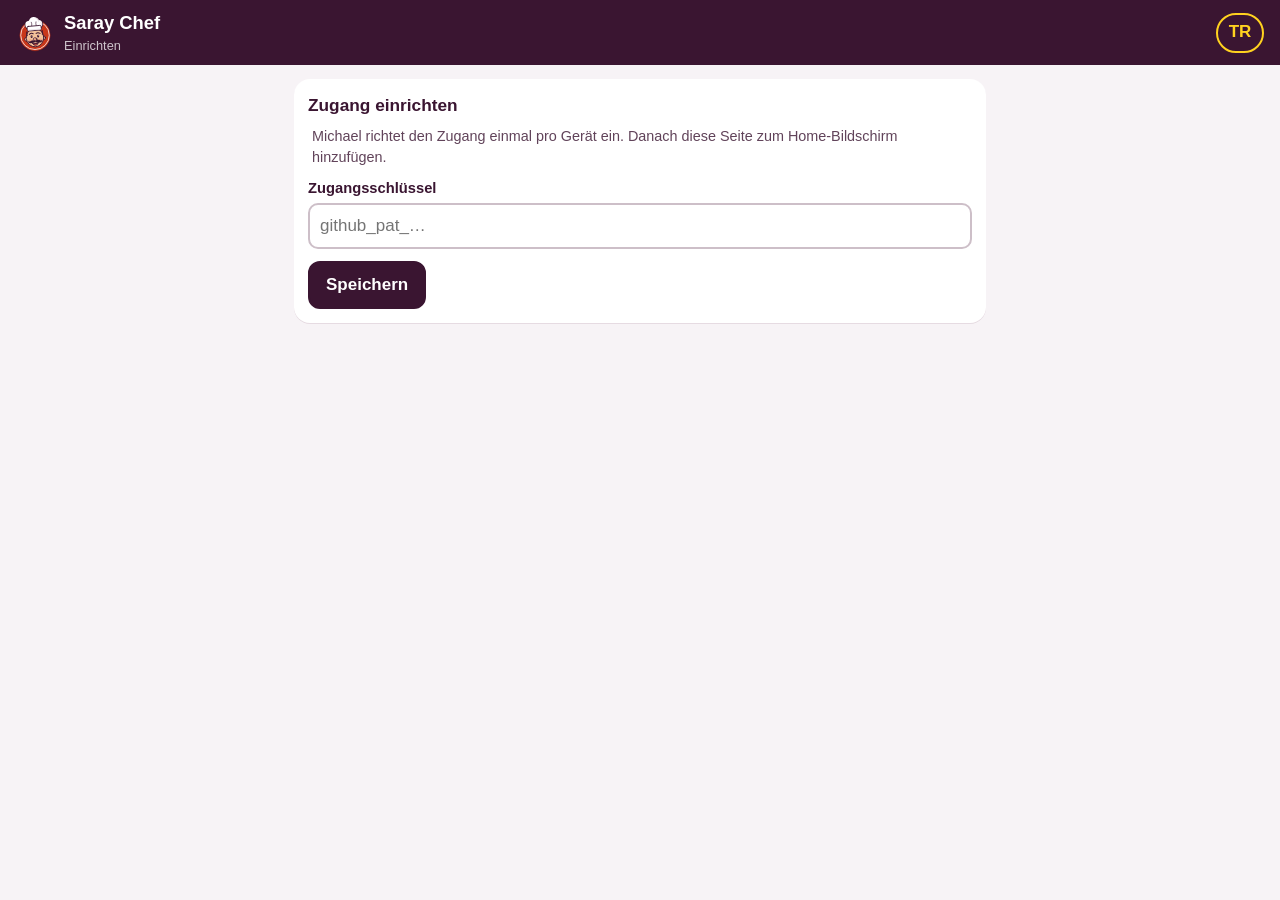
==== docs/chef/index.html @ 9b636bb3 "Getränk dazu, frühere Bestellungen, Neu-Marke, Familien-/Party-Boxen, Urlaub als Zeitraum, Aushang A" ====
<!doctype html>
<html lang="de">
<head>
<meta charset="utf-8">
<meta name="viewport" content="width=device-width, initial-scale=1, viewport-fit=cover">
<meta name="robots" content="noindex, nofollow">
<title>Saray Chef</title>
<link rel="manifest" href="manifest.webmanifest">
<link rel="icon" href="../img/favicon-96.png" type="image/png">
<link rel="apple-touch-icon" href="../img/app-180.png">
<meta name="apple-mobile-web-app-title" content="Saray Chef">
<meta name="apple-mobile-web-app-capable" content="yes">
<meta name="theme-color" content="#3A1531">
<style>
:root{--gelb:#FFD21F;--tinte:#3A1531;--paprika:#C8371A;--blass:#FFF3C2;--linie:#e6dbe2;--gruen:#1f7a3d}
*{box-sizing:border-box}
html{-webkit-text-size-adjust:100%}
body{margin:0;background:#f7f3f6;color:var(--tinte);font:400 17px/1.45 -apple-system,BlinkMacSystemFont,"Segoe UI",Roboto,sans-serif;
  padding-bottom:calc(150px + env(safe-area-inset-bottom))}
button,input,select,textarea{font:inherit;color:inherit}
header{position:sticky;top:0;z-index:20;background:var(--tinte);color:#fff;padding:calc(10px + env(safe-area-inset-top)) 16px 10px;
  display:flex;align-items:center;gap:10px}
header img{width:38px;height:38px}
header h1{margin:0;font-size:1.15rem}
.sprache-knopf{min-width:48px;min-height:40px;border-radius:999px;border:2px solid var(--gelb);background:none;color:var(--gelb);font-weight:700;cursor:pointer}
header small{display:block;opacity:.75;font-size:.8rem}
main{max-width:720px;margin:0 auto;padding:14px 14px 0}
h2{font-size:1.3rem;margin:18px 4px 10px}
.karte{background:#fff;border-radius:16px;padding:14px;margin:0 0 12px;box-shadow:0 1px 0 var(--linie)}
.karte h3{margin:0 0 8px;font-size:1.08rem}
.reihe{display:flex;flex-wrap:wrap;gap:8px;align-items:center}
.knopf{min-height:48px;padding:0 16px;border-radius:12px;border:2px solid var(--tinte);background:#fff;font-weight:700;cursor:pointer}
.knopf.voll{background:var(--tinte);color:#fff}
.knopf.gelb{background:var(--gelb);border-color:var(--tinte)}
.knopf.rot{border-color:var(--paprika);color:var(--paprika)}
.knopf.rot.voll{background:var(--paprika);color:#fff}
.knopf.klein{min-height:40px;padding:0 12px;font-size:.92rem}
.knopf:disabled{opacity:.45}
.chip{display:inline-flex;align-items:center;gap:6px;min-height:36px;padding:0 6px 0 12px;border-radius:999px;background:var(--blass);
  border:1px solid #e9d78d;font-size:.92rem;font-weight:600}
.chip button{width:30px;height:30px;border:0;border-radius:50%;background:#fff;font-weight:700;cursor:pointer}
.chip.aus{background:#fde3dc;border-color:#f2b7a8}
.wahl{display:flex;gap:6px;flex-wrap:wrap}
.wahl button{min-height:44px;padding:0 14px;border-radius:999px;border:2px solid var(--tinte);background:#fff;font-weight:700}
.wahl button[aria-pressed=true]{background:var(--tinte);color:var(--gelb)}
label{display:block;font-weight:700;font-size:.92rem;margin:10px 0 4px}
input[type=text],input[type=date],input[type=search],select,textarea{width:100%;min-height:46px;border:2px solid #cdbfc8;border-radius:10px;padding:8px 10px;background:#fff}
input:focus,select:focus,textarea:focus{outline:3px solid var(--gelb);border-color:var(--tinte)}
/* iOS: Datumsfelder sonst breiter als die Karte */
input[type=date]{-webkit-appearance:none;appearance:none;display:block;min-width:0;max-width:100%}
input[type=date]::-webkit-date-and-time-value{text-align:left}
.reihe > div{min-width:0}
.karte > .reihe{margin-top:12px}
.hinweis{font-size:.9rem;opacity:.8;margin:6px 4px}
.fehler{color:var(--paprika);font-weight:700}
.ok{color:var(--gruen);font-weight:700}
#gs-druck{display:none}
@media print{
  body.gs-drucken>*:not(#gs-druck){display:none!important}
  body.gs-drucken{padding:0;background:#fff}
  body.gs-drucken #gs-druck{display:grid;grid-template-columns:1fr 1fr;grid-auto-rows:148mm;width:210mm}
  #gs-druck .gs{position:relative;overflow:hidden;border:1px dashed #999;padding:12mm 10mm;background:#FFD21F;color:#3A1531;text-align:center;
    display:flex;flex-direction:column;align-items:center;justify-content:center;gap:2mm;-webkit-print-color-adjust:exact;print-color-adjust:exact;break-inside:avoid}
  #gs-druck img{width:38mm;height:auto}
  #gs-druck p{margin:0}
  #gs-druck .gs-titel{font:700 15pt Georgia,serif;text-transform:uppercase;letter-spacing:.08em}
  #gs-druck .gs-wert{font:700 44pt Georgia,serif;line-height:1}
  #gs-druck .gs-ort{font-weight:700;font-size:11pt}
  #gs-druck .gs-nr{font:700 12pt ui-monospace,Menlo,monospace;background:#fff;padding:1.5mm 3mm;border-radius:2mm;margin-top:2mm}
  #gs-druck .gs-klein{font-size:8pt;max-width:70mm}
  @page{size:A4;margin:0}
}
.liste-gericht{display:flex;align-items:center;gap:10px;width:100%;text-align:left;background:#fff;border:0;border-bottom:1px solid var(--linie);
  padding:12px 6px;min-height:56px;cursor:pointer}
.liste-gericht .nr{width:42px;flex:none;font-weight:700;opacity:.7}
.liste-gericht .nm{flex:1}
.liste-gericht .pr{font-weight:700;white-space:nowrap}
.liste-gericht.geloescht .nm{text-decoration:line-through;opacity:.5}
.marke{display:inline-block;margin-left:6px;padding:0 8px;border-radius:999px;font-size:.75rem;font-weight:700;background:var(--gelb);vertical-align:middle}
.marke.neu{background:#d6f0dc}.marke.weg{background:#fde3dc}
.abschnitt{margin:14px 4px 4px;font-weight:700;font-size:.85rem;text-transform:uppercase;letter-spacing:.05em;opacity:.7}
.tag{display:flex;gap:8px;align-items:center;padding:8px 4px;border-bottom:1px solid var(--linie)}
.tag strong{width:30px;flex:none}
.tag.anders{background:var(--blass);border-radius:8px}
.tag input[type=checkbox]{width:26px;height:26px;flex:none;margin:0}
.tag select{flex:1;min-width:0;min-height:44px;padding:4px 6px}
.tag .geschl{flex:1;opacity:.6;font-weight:700}
.schalter{display:flex;align-items:center;gap:8px;font-weight:700}
.schalter input{width:24px;height:24px}
nav.tabs{position:fixed;left:0;right:0;bottom:0;z-index:30;display:grid;grid-template-columns:repeat(4,1fr);background:#fff;
  border-top:1px solid var(--linie);padding-bottom:env(safe-area-inset-bottom)}
nav.tabs button{min-height:60px;border:0;background:none;font-weight:700;font-size:.85rem;display:flex;flex-direction:column;align-items:center;justify-content:center;gap:2px}
nav.tabs button span{font-size:1.35rem;line-height:1}
nav.tabs button[aria-current=page]{color:var(--paprika)}
.speichern{position:fixed;left:10px;right:10px;bottom:calc(68px + env(safe-area-inset-bottom));z-index:31;display:flex;gap:10px;align-items:center;
  background:var(--gelb);border:2px solid var(--tinte);border-radius:16px;padding:8px 8px 8px 14px;box-shadow:0 10px 24px -10px rgba(58,21,49,.6)}
.speichern p{margin:0;flex:1;font-weight:700;font-size:.95rem;line-height:1.25}
.status{position:fixed;left:10px;right:10px;bottom:calc(68px + env(safe-area-inset-bottom));z-index:32;background:var(--tinte);color:#fff;
  border-radius:16px;padding:12px 14px;font-weight:700}
.status.ok{background:var(--gruen)}.status.rot{background:var(--paprika)}
.blatt{position:fixed;inset:0;z-index:50;background:rgba(58,21,49,.45);display:flex;align-items:flex-end;justify-content:center}
.blatt > div{background:#fff;width:100%;max-width:720px;max-height:92%;overflow:auto;border-radius:20px 20px 0 0;padding:18px 16px calc(18px + env(safe-area-inset-bottom))}
.blatt h3{margin:0 0 6px;font-size:1.2rem}
.blatt .reihe{margin-top:14px}
.gefahr-titel{color:var(--paprika)}
.karte.gefahr{border:2px solid var(--paprika);background:#fff7f4}
.checkliste summary{cursor:pointer;min-height:40px;display:flex;align-items:center;gap:4px;flex-wrap:wrap}
.cl-punkt{padding:8px 0;border-bottom:1px solid var(--linie)}
.karte.feiertag{border:2px solid var(--gelb);background:var(--blass)}
.foto-bereich{margin-top:14px;padding-top:10px;border-top:1px solid var(--linie)}
.foto-vorschau{display:block;width:100%;max-width:320px;aspect-ratio:4/3;object-fit:cover;border-radius:10px;margin:6px 0}
.foto-datei{position:absolute;width:1px;height:1px;opacity:0}
.gp-zeile{margin:8px 0}.gp-kopf{display:flex;justify-content:space-between;align-items:center;gap:8px;margin-bottom:4px}
.gp-zeile input,.gp-zeile textarea{width:100%;font-size:.95rem}
.cl-punkt .schalter{font-weight:700;align-items:flex-start}
.cl-punkt.erledigt .schalter span{text-decoration:line-through;opacity:.6}
.cl-punkt input[type=text]{margin-left:32px;width:calc(100% - 32px);min-height:40px}
table.zahlen{width:100%;border-collapse:collapse;margin:4px 0 10px}.zahlen th,.zahlen td{padding:7px 4px;border-bottom:1px solid var(--linie);text-align:right}
.zahlen th:first-child,.zahlen td:first-child{text-align:left}.zahlen th[scope=row]{text-align:left;font-weight:400}
.zahlen td{font-weight:700;font-variant-numeric:tabular-nums}.zahlen th[scope=col]{font-size:.78rem;white-space:nowrap;width:3.6em}
@media (max-width:360px){.zahlen{font-size:.9rem}}
.frueher{margin-top:12px;padding:8px 10px;background:var(--blass);border-radius:10px}.frueher .reihe{margin-top:6px}
a.knopf{color:inherit}
[hidden]{display:none!important}
</style>
</head>
<body>
<header><img src="../img/saray-koch-kopf.svg" alt=""><div style="flex:1"><h1>Saray Chef</h1><small id="stand">Lädt …</small></div><button class="sprache-knopf" id="sprache" type="button" aria-label="Sprache / Dil">TR</button></header>
<main id="app"></main>
<div class="speichern" id="speichern" hidden><p id="speichern-text"></p>
  <button class="knopf klein" id="verwerfen">Verwerfen</button><button class="knopf voll" id="speichern-knopf">Speichern</button></div>
<div class="status" id="status" hidden></div>
<nav class="tabs" id="tabs" hidden>
  <button data-tab="heute" aria-current="page"><span>☀️</span>Heute</button>
  <button data-tab="karte"><span>📋</span>Karte</button>
  <button data-tab="zeiten"><span>🕑</span>Zeiten</button>
  <button data-tab="mehr"><span>⚙️</span>Mehr</button>
</nav>
<script>
(function(){
'use strict';
var REPO="michael-linuxdev/saray-doener", DATEI='daten/anpassungen.json', API='https://api.github.com/repos/'+REPO;
var TK='saray-chef-token', STD=null, ANP={}, ALT='{}', SHA=null, TAB='heute', LADEN='alle', SUCHE='';
var app=document.getElementById('app');
/* Sprache der Chef-App: Deutsch oder Türkisch. Übersetzt wird die fertige Anzeige (Texte, Platzhalter, Beschriftungen);
   gespeicherte Daten, Gerichtsnamen und alles, was auf der Website oder dem Gutschein erscheint, bleiben deutsch. */
var UE={
" (beide Läden)": " (iki şube)",
" (heute)": " (bugün)",
" (jeden Tag)": " (her gün)",
" (nur ": " (sadece ",
" (sonst ": " (normalde ",
" Min.": " dk.",
" Preise anders als jetzt": " fiyat şimdikinden farklı",
" Preise ändern sich)": " fiyat değişir)",
" Stück": " adet",
" Uhr": "",
" anders": " farklı",
" bitte so eingeben: 5,00": " şöyle girin: 5,00",
" dauerhaft aus? (bis Sie es wieder entfernen)": " kalıcı olarak kapalı mı? (siz tekrar kaldırana kadar)",
" entfernen?": " kaldırılsın mı?",
" entfernt": " kaldırıldı",
" erledigt": " tamam",
" erst ab …": " ancak … itibaren",
" geöffnet": " açık",
" ist schon vergeben oder ungültig.": " zaten kullanılıyor veya geçersiz.",
" offen": " açık",
" rückgängig machen? („": " geri alınsın mı? („",
" · Angaben zum Kopieren": " · Kopyalanacak bilgiler",
" · Code ": " · Kod ",
" · nur ": " · sadece ",
" · offen: ": " · açık: ",
" · wie jetzt": " · şimdiki gibi",
" Änderung(en)": " değişiklik",
" Änderungen": " değişiklik",
" – bitte später noch einmal versuchen.": " – lütfen daha sonra tekrar deneyin.",
" – noch nicht gespeichert": " – henüz kaydedilmedi",
"). Bitte bei GoatCounter einen Schlüssel mit „Read statistics“ anlegen.": "). Lütfen GoatCounter'da „Read statistics“ yetkili bir anahtar oluşturun.",
"). Bitte die ausführliche Statistik öffnen.": "). Lütfen ayrıntılı istatistiği açın.",
"). Das kommt vor, solange erst wenige Besuche gezählt sind – später noch einmal ansehen.": "). Henüz az ziyaret sayıldığında bu olabilir – daha sonra tekrar bakın.",
"). Schlüssel prüfen – oder die ausführliche Statistik öffnen.": "). Anahtarı kontrol edin – veya ayrıntılı istatistiği açın.",
"+ Mittagstisch": "+ Öğle menüsü",
"+ Neue Aktion": "+ Yeni kampanya",
"+ Neues Gericht": "+ Yeni yemek",
", bis Sie es wieder einschalten. Ausgeschaltetes kann auf der Seite nicht gewählt werden. Pommes/Reis aus: Gerichte gibt es ohne diese Beilage, je 0,50 € günstiger. Noch einmal antippen = wieder da.": ", siz tekrar açana kadar. Kapalı olanlar sitede seçilemez. Patates/pilav kapalı: yemekler bu garnitür olmadan, her biri 0,50 € daha ucuz. Tekrar dokunun = yeniden var.",
"1 Änderung": "1 değişiklik",
"1. Weihnachtstag": "Noel 1. gün",
"2. Weihnachtstag": "Noel 2. gün",
"30 Tage": "30 gün",
"7 Tage": "7 gün",
"API-Schlüssel": "API anahtarı",
"API-Schlüssel von GoatCounter": "GoatCounter API anahtarı",
"Ab 10 oder ab 11 Uhr? Google zeigt 11 Uhr.": "10'dan mı 11'den mi? Google 11 gösteriyor.",
"Ab Uhrzeit …": "Saat … itibaren",
"Ab wie vielen Portionen wie viel Vorlauf? Zum Beispiel „ab 10 Portionen am Vortag bestellen“. Kommt auf die Seite und den Gruppen-Flyer.": "Kaç porsiyondan itibaren ne kadar önceden? Örneğin „10 porsiyondan itibaren bir gün önce sipariş“. Siteye ve grup broşürüne yazılır.",
"Abbrechen": "Vazgeç",
"Abfrage: ": "Sorgu: ",
"Abmelden": "Çıkış yap",
"Adresse": "Adres",
"Aktion löschen": "Kampanyayı sil",
"Aktionspreis ": "Kampanya fiyatı ",
"Aktionspreis für ": "Kampanya fiyatı: ",
"Aktualisieren": "Yenile",
"Alle Preise auf „": "Tüm fiyatlar „",
"Alle Preise so": "Tüm fiyatlar böyle",
"Allergene ergänzen und bestätigen": "Alerjenleri tamamla ve onayla",
"Allergenmappe für die Theke": "Tezgâh için alerjen dosyası",
"Alles auf Standard zurücksetzen": "Her şeyi standarda sıfırla",
"Alles wie Stand ": "Her şey şu tarihteki gibi: ",
"Als Aktion": "Kampanya olarak",
"Als Mittagstisch (eigener Kasten oben)": "Öğle menüsü olarak (üstte ayrı kutu)",
"Als eingelöst markieren": "Kullanıldı olarak işaretle",
"Alter Stand nicht lesbar (": "Eski durum okunamadı (",
"An diesem Tag": "Bu günde",
"An welchen Tagen?": "Hangi günler?",
"Andere Zeiten": "Farklı saatler",
"Anrufe Altenberg": "Aramalar Altenberg",
"Anrufe Freital": "Aramalar Freital",
"Anschrift (Bahnhof 3 oder Dresdner Str. 23?), Firmenform, USt-IdNr. (falls vorhanden), E-Mail. Mehr als 10 Beschäftigte? Dann Hinweis zur Verbraucherschlichtung (§ 36 VSBG) nötig.": "Adres (Bahnhof 3 mü, Dresdner Str. 23 mü?), şirket türü, KDV no. (varsa), e-posta. 10'dan fazla çalışan? O zaman tüketici uzlaşması notu (§ 36 VSBG) gerekli.",
"Antwort / Notiz": "Cevap / not",
"Anzahl": "Adet",
"Anzeige auf der Seite": "Sitede gösterim",
"Auf diesem Gerät abmelden": "Bu cihazda çıkış yap",
"Auf welchem Gerät im Laden öffnen wir die Bestellungen? Bondrucker gewünscht (ca. 40 €)?": "Dükkânda siparişleri hangi cihazda açıyoruz? Fiş yazıcısı isteniyor mu (yakl. 40 €)?",
"Aufsteller ": "Masa standı ",
"Aus": "Kapalı",
"Ausführliche Statistik": "Ayrıntılı istatistik",
"Automatisch": "Otomatik",
"Außerdem: Kategorie „Döner-Restaurant“, Fotos vom Laden und von Gerichten hochladen, auf Bewertungen antworten. Halal nur angeben, wenn es bestätigt ist.": "Ayrıca: kategori „Döner restoranı“, dükkân ve yemek fotoğrafları yükleyin, yorumlara cevap verin. Helal sadece onaylıysa belirtin.",
"Bei der Uhrzeit muss „bis“ nach „von“ liegen.": "Saatte „bitiş“, „başlangıç“tan sonra olmalı.",
"Bei viel Betrieb: Online-Bestellungen können erst später abgeholt werden. Gilt nur heute.": "Yoğunlukta: online siparişler daha geç teslim alınabilir. Sadece bugün geçerli.",
"Beide": "İkisi",
"Beide Läden": "İki şube",
"Beide gemeinsam (dann Vereinbarung als gemeinsam Verantwortliche, Art. 26 DSGVO) oder jeder für seinen Laden?": "İkisi birlikte mi (o zaman ortak sorumlu sözleşmesi, Art. 26 DSGVO) yoksa herkes kendi şubesi için mi?",
"Beide geschlossen": "İkisi de kapalı",
"Beschreibung": "Açıklama",
"Beschreibung (max. 750 Zeichen)": "Açıklama (en fazla 750 karakter)",
"Besondere Tage": "Özel günler",
"Bestellung geteilt": "Sipariş paylaşıldı",
"Besucher": "Ziyaretçi",
"Besucher und Bestellungen": "Ziyaretçiler ve siparişler",
"Besucherzählung: Auftragsverarbeitung": "Ziyaretçi sayımı: veri işleme sözleşmesi",
"Bild zum Posten: ": "Paylaşım görseli: ",
"Bildschirm ": "Ekran ",
"Bildschirm im Laden": "Dükkândaki ekran",
"Bis 14 Tage im Voraus, frühestens 20 Minuten nach der Bestellung – passt das?": "14 güne kadar önceden, en erken siparişten 20 dakika sonra – uygun mu?",
"Bitte Text und gültigen Zeitraum angeben.": "Lütfen metin ve geçerli bir dönem girin.",
"Bitte ein Datum ab heute wählen.": "Lütfen bugünden itibaren bir tarih seçin.",
"Bitte einen Namen eingeben, z. B. „Döner 5 €“.": "Lütfen bir isim girin, örn. „Döner 5 €“.",
"Bitte einen Namen eingeben.": "Lütfen bir isim girin.",
"Bitte einen gültigen Zeitraum wählen.": "Lütfen geçerli bir dönem seçin.",
"Bitte mindestens ein Gericht hinzufügen.": "Lütfen en az bir yemek ekleyin.",
"Bitte zuerst speichern oder verwerfen.": "Lütfen önce kaydedin veya vazgeçin.",
"Buß- und Bettag": "Tövbe ve Dua Günü",
"Chef-App und Abläufe": "Şef uygulaması ve işleyiş",
"Christi Himmelfahrt": "Hz. İsa'nın Göğe Yükselişi",
"Code": "Kod",
"Das Bild lässt sich nicht öffnen.": "Resim açılamıyor.",
"Datenschutzerklärung vom Anwalt prüfen lassen": "Gizlilik politikasını avukata kontrol ettir",
"Datum": "Tarih",
"Dauerhaft aus": "Kalıcı kapalı",
"Den Stand ": "Fiyat listesi ",
"Den echten Saray-Koch als Datei; ersetzt die nachgezeichnete Figur auf Seite, App-Symbol und Druck": "Gerçek Saray aşçısı dosya olarak; sitedeki, uygulama simgesindeki ve baskıdaki çizimin yerine geçer",
"Der Schlüssel wird nicht angenommen (": "Anahtar kabul edilmiyor (",
"Der Zugang ist nur auf diesem Gerät gespeichert. Nach dem Abmelden braucht es einen neuen Zugangslink von Michael.": "Erişim sadece bu cihazda kayıtlı. Çıkış yaptıktan sonra Michael'dan yeni bir erişim bağlantısı gerekir.",
"Der Zugang ist ungültig oder abgelaufen.": "Erişim geçersiz veya süresi dolmuş.",
"Di": "Sal",
"Die Abfahrten gelten bis 12.12.2026. Danach trägt Michael den neuen Fahrplan ein.": "Kalkış saatleri 12.12.2026'ya kadar geçerli. Sonra Michael yeni tarifeyi girer.",
"Do": "Per",
"Domain": "Alan adı",
"Domain saraydöner.de": "Alan adı saraydöner.de",
"Drucken": "Yazdır",
"Dürfen wir Fotos machen? Wann passt es?": "Fotoğraf çekebilir miyiz? Ne zaman uygun?",
"Echtes Logo": "Gerçek logo",
"Eingelöst – bitte speichern.": "Kullanıldı – lütfen kaydedin.",
"Einmal einrichten: bei GoatCounter unter „API“ einen Schlüssel mit Leserechten erstellen und hier eintragen. Er bleibt nur auf diesem Gerät.": "Bir kez kurun: GoatCounter'da „API“ altında okuma yetkili bir anahtar oluşturup buraya girin. Sadece bu cihazda kalır.",
"Einrichten": "Kur",
"Eintrag entfernen": "Kaydı kaldır",
"Einweisung": "Eğitim",
"Entfernen": "Kaldır",
"Entfernen fehlgeschlagen (": "Kaldırma başarısız (",
"Entfernt …": "Kaldırılıyor …",
"Entwurf steht. Vor dem Freischalten von einem Anwalt prüfen lassen – mit Impressum und gemeinsamer Verantwortung beider Inhaber.": "Taslak hazır. Yayına almadan önce avukata kontrol ettirin – künye ve iki sahibin ortak sorumluluğu dahil.",
"Erste Sonderaktion": "İlk kampanya",
"Erstellen und drucken": "Oluştur ve yazdır",
"Es gibt noch keine gespeicherte Änderung": "Henüz kaydedilmiş değişiklik yok",
"Feiertage": "Resmî tatiller",
"Feiertage demnächst": "Yaklaşan tatiller",
"Fernseher mit HDMI und Fire-TV-Stick (ca. 40 €), Adresse unter Mehr → Bildschirm im Laden als Startseite einstellen.": "HDMI'lı televizyon ve Fire TV Stick (yakl. 40 €); Diğer → Dükkândaki ekran altındaki adresi başlangıç sayfası yapın.",
"Flyer (A4, Wickelfalz)": "Broşür (A4, üç katlı)",
"Flyer Firmen, Vereine, Feiern (A5)": "Broşür firmalar, kulüpler, kutlamalar (A5)",
"Flyer und Aufsteller": "Broşür ve masa standı",
"Foto ": "Fotoğraf ",
"Foto aufnehmen oder auswählen": "Fotoğraf çek veya seç",
"Foto des Gerichts": "Yemeğin fotoğrafı",
"Foto entfernen": "Fotoğrafı kaldır",
"Foto entfernt – in ca. 3 Minuten auch auf der Seite.": "Fotoğraf kaldırıldı – yakl. 3 dakika sonra sitede de.",
"Foto gespeichert ✓ – in ca. 3 Minuten auf der Seite.": "Fotoğraf kaydedildi ✓ – yakl. 3 dakika sonra sitede.",
"Foto von Nr. ": "Fotoğraf No. ",
"Foto wird vorbereitet …": "Fotoğraf hazırlanıyor …",
"Fotos der Gerichte": "Yemek fotoğrafları",
"Fr": "Cum",
"Freischalten": "Yayına alma",
"Freital 11–22 Uhr, Altenberg? Reformationstag 31.10., Buß- und Bettag 18.11.": "Freital 11–22, Altenberg? Reformasyon Günü 31.10., Tövbe ve Dua Günü 18.11.",
"Frühere Preise": "Eski fiyatlar",
"Für welchen Laden?": "Hangi şube için?",
"Ganztags": "Tüm gün",
"Gelb markierte Tage weichen vom Standard ab.": "Sarı işaretli günler standarttan farklı.",
"Gemeinsam bestellt": "Birlikte sipariş",
"Gericht hinzufügen: Name oder Nummer": "Yemek ekle: isim veya numara",
"Gericht suchen": "Yemek ara",
"Gerichte und Aktionspreise": "Yemekler ve kampanya fiyatları",
"Gesamt": "Toplam",
"Geschenkgutscheine": "Hediye çekleri",
"Geschlossen": "Kapalı",
"Gespeichert ✓ Die Seite wird jetzt neu gebaut – ca. 2–3 Minuten …": "Kaydedildi ✓ Site şimdi yeniden oluşturuluyor – yakl. 2–3 dakika …",
"Gespeichert ✓ In ca. 3 Minuten ist die Seite aktuell.": "Kaydedildi ✓ Yakl. 3 dakika içinde site güncel.",
"Gespeichert ✓ – Veröffentlichung dauert länger als üblich.": "Kaydedildi ✓ – Yayınlama her zamankinden uzun sürüyor.",
"Gilt die Karte vom 01.02.2024 noch? In beiden Läden gleich?": "01.02.2024 tarihli menü hâlâ geçerli mi? İki şubede aynı mı?",
"GitHub antwortet nicht (": "GitHub cevap vermiyor (",
"GoatCounter erlaubt den Abruf aus der App nicht (": "GoatCounter uygulamadan sorguya izin vermiyor (",
"GoatCounter hat noch keine Zahlen geliefert (": "GoatCounter henüz sayı göndermedi (",
"Google und Fotos": "Google ve fotoğraflar",
"Google-Unternehmensprofil": "Google işletme profili",
"Größere Bestellungen": "Büyük siparişler",
"Gutschein einlösen": "Hediye çeki kullan",
"Gutscheine erstellt – jetzt speichern!": "Hediye çekleri oluşturuldu – şimdi kaydedin!",
"Gutscheine mit Nummer und Code drucken (4 pro A4-Blatt). Bezahlt wird bar an der Theke. Danach unten speichern, sonst gelten sie nicht. Ausgegeben: ": "Numaralı ve kodlu hediye çekleri yazdırın (A4 sayfaya 4 adet). Ödeme tezgâhta nakit. Sonra aşağıda kaydedin, yoksa geçersiz olurlar. Verilen: ",
"Gültig in": "Geçerli olduğu yer",
"Heiligabend (kein Feiertag)": "Noel arifesi (tatil değil)",
"Heute": "Bugün",
"Heute aus": "Bugün yok",
"Heute aus, Zutaten, Wartezeit, besondere Tage, Aktionen, Hinweis, Drucken, Rückgängig": "Bugün yok, malzemeler, bekleme süresi, özel günler, kampanyalar, duyuru, yazdırma, geri alma",
"Heutige Preise als Stand festlegen": "Bugünkü fiyatları liste olarak kaydet",
"Hinweis entfernen": "Duyuruyu kaldır",
"Hinweis hinzufügen": "Duyuru ekle",
"Hinweis oben auf der Seite": "Sitenin üstündeki duyuru",
"Hochladen fehlgeschlagen (": "Yükleme başarısız (",
"Holt den Stand vor dem letzten Speichern zurück.": "Son kaydetmeden önceki durumu geri getirir.",
"Höchstens drei eigene Stände – zum Festlegen bitte erst einen löschen.": "En fazla üç kendi liste – yenisi için önce birini silin.",
"Immer mit den aktuellen Preisen (nach dem Speichern ca. 3 Minuten warten). Für die Druckerei oder den eigenen Drucker.": "Her zaman güncel fiyatlarla (kaydettikten sonra yakl. 3 dakika bekleyin). Matbaa veya kendi yazıcınız için.",
"Impressum Altenberg (Ahmet)": "Künye Altenberg (Ahmet)",
"Impressum Freital (Khan)": "Künye Freital (Khan)",
"In der Google-Maps-App oder auf business.google.com anmelden, das Profil des Ladens öffnen und diese Angaben vergleichen. Abweichungen übernehmen.": "Google Haritalar uygulamasında veya business.google.com'da oturum açın, dükkânın profilini açın ve bu bilgileri karşılaştırın. Farkları düzeltin.",
"In jeder WhatsApp-Bestellung steht unten ein Link „Für die Küche“. Antippen öffnet die Bestellung groß zum Abhaken, sortiert nach Abholzeit, mit Bon-Druck. Gespeichert wird nur auf dem Gerät im Laden.": "Her WhatsApp siparişinin altında „Für die Küche“ bağlantısı var. Dokununca sipariş büyük açılır, işaretlenebilir, teslim saatine göre sıralı, fiş yazdırma ile. Sadece dükkândaki cihazda kaydedilir.",
"Ja": "Evet",
"Ja, rückgängig": "Evet, geri al",
"Ja, zurücksetzen": "Evet, sıfırla",
"Ja, übernehmen": "Evet, uygula",
"Jeden Tag": "Her gün",
"Jemand anderes hat inzwischen gespeichert. Bitte neu laden und noch einmal ändern.": "Bu arada başka biri kaydetti. Lütfen yeniden yükleyin ve tekrar değiştirin.",
"Jetzt an": "Şimdi açık",
"Jetzt festlegen": "Şimdi belirle",
"Karfreitag": "Kutsal Cuma",
"Karte": "Menü",
"Kasten oben auf der Seite: „Nach der Piste – vorbestellen und warm abholen“, mit Knopf für Skikurse und Gruppen. Automatisch vom 1. Dezember bis 15. März.": "Sitenin üstünde kutu: „Pistten sonra – önceden sipariş ver, sıcak teslim al“, kayak kursları ve gruplar için düğmeyle. Otomatik olarak 1 Aralık – 15 Mart.",
"Kategorie": "Kategori",
"Kommt irgendwann Kartenzahlung dazu?": "İleride kartla ödeme gelecek mi?",
"Kopieren": "Kopyala",
"Kopiert ✓": "Kopyalandı ✓",
"Küchenansicht": "Mutfak görünümü",
"Küchenansicht öffnen": "Mutfak görünümünü aç",
"Laden": "Şube",
"Laden fehlgeschlagen: ": "Yükleme başarısız: ",
"Laufende Kosten": "Sürekli giderler",
"Letzte Änderung rückgängig": "Son değişikliği geri al",
"Letzte Änderung vom ": "Son değişiklik: ",
"Link zum Bestellen (Speisekarte)": "Sipariş bağlantısı (menü)",
"Lädt …": "Yükleniyor …",
"Lädt … (": "Yükleniyor … (",
"Löschen": "Sil",
"Mehr": "Diğer",
"Merkmale": "Özellikler",
"Mi": "Çar",
"Michael richtet den Zugang einmal pro Gerät ein. Danach diese Seite zum Home-Bildschirm hinzufügen.": "Michael erişimi her cihaz için bir kez kurar. Sonra bu sayfayı ana ekrana ekleyin.",
"Mit GoatCounter einen Vertrag zur Auftragsverarbeitung klären (oder Zählung abschalten).": "GoatCounter ile veri işleme sözleşmesi yapın (veya sayımı kapatın).",
"Mittagstisch": "Öğle menüsü",
"Mo": "Pzt",
"Name": "İsim",
"Name (steht oben auf der Seite)": "İsim (sitenin üstünde görünür)",
"Name oder Nummer suchen": "İsim veya numara ara",
"Neu: h = Fisch (Nr. 71, 87, 97, 136, 154) und i = Ei in der Soße. Es fehlen noch Angaben für Extra-Portion, Fladenbrot und die Milchgetränke (Kaffee mit Milch, Kakao).": "Yeni: h = balık (No. 71, 87, 97, 136, 154) ve i = sostaki yumurta. Ekstra porsiyon, pide ekmeği ve sütlü içecekler (sütlü kahve, kakao) için bilgiler eksik.",
"Neue Sonderaktion": "Yeni kampanya",
"Neuer Hinweis": "Yeni duyuru",
"Neuer Mittagstisch": "Yeni öğle menüsü",
"Neues Foto …": "Yeni fotoğraf …",
"Neues Gericht": "Yeni yemek",
"Neujahr": "Yılbaşı",
"Noch keine Gerichte.": "Henüz yemek yok.",
"Normal": "Normal",
"Normal geöffnet": "Normal açık",
"Notiz: ": "Not: ",
"Nr. ": "No. ",
"Nr., z. B. G26-001": "No., örn. G26-001",
"Nummer ": "Numara ",
"Nummer (muss frei sein; nur die angezeigte Nummer ändert sich)": "Numara (boş olmalı; sadece gösterilen numara değişir)",
"Nummer (optional, muss frei sein)": "Numara (isteğe bağlı, boş olmalı)",
"Nur Barzahlung": "Sadece nakit",
"Nur benutzen, wenn Sie sicher sind.": "Sadece eminseniz kullanın.",
"Nur zu bestimmten Uhrzeiten": "Sadece belirli saatlerde",
"Online ✓ Die Seite ist aktuell.": "Online ✓ Site güncel.",
"Original-Logo von Saray Döner als Datei (am besten SVG oder PDF, sonst großes PNG) – auch für Flyer und Aufsteller": "Saray Döner'in orijinal logosu dosya olarak (tercihen SVG veya PDF, yoksa büyük PNG) – broşür ve stant için de",
"Original-Maskottchen": "Orijinal maskot",
"Ostermontag": "Paskalya Pazartesisi",
"Pfingstmontag": "Pentekost Pazartesisi",
"Plakat: ": "Afiş: ",
"Pommes oder Reis aus = 0,50 € weniger": "Patates veya pilav yok = 0,50 € daha az",
"Preis": "Fiyat",
"Preis bitte so eingeben: 7,50": "Fiyatı şöyle girin: 7,50",
"Preis-Stände": "Fiyat listeleri",
"Preise der Karte": "Menü fiyatları",
"Probedruck ansehen, Anzahl, selbst drucken oder Druckerei?": "Deneme baskısına bakın, adet, kendimiz mi basarız matbaa mı?",
"Prüfen": "Kontrol et",
"Querformat wirkt am besten; die Seite schneidet auf 4:3 zu. Das Foto wird sofort gespeichert.": "Yatay en iyi görünür; site 4:3 olarak keser. Fotoğraf hemen kaydedilir.",
"Reformationstag": "Reformasyon Günü",
"Regel entfernen": "Kuralı kaldır",
"Rund 4 US-$ im Monat. Nötig, damit Seite und Chef-Daten in einem privaten Repository liegen können. Wer zahlt?": "Ayda yaklaşık 4 US-$. Site ve şef verilerinin özel bir depoda durması için gerekli. Kim öder?",
"Rückgängig machen …": "Geri al …",
"Sa": "Cmt",
"Schlüssel entfernen": "Anahtarı kaldır",
"Seite ansehen": "Siteye bak",
"Setzt Preise, Gerichte, Öffnungszeiten, Sperren, Zutaten, Aktionen und Hinweise auf den ursprünglichen Stand zurück. Die Checkliste „Vor dem Freischalten“ und die Gutscheine bleiben erhalten.": "Fiyatları, yemekleri, çalışma saatlerini, kapatmaları, malzemeleri, kampanyaları ve duyuruları ilk haline döndürür. „Yayına almadan önce“ kontrol listesi ve hediye çekleri korunur.",
"So": "Paz",
"So in Ordnung?": "Böyle uygun mu?",
"Sonderaktion ändern": "Kampanyayı değiştir",
"Sonderaktionen": "Kampanyalar",
"Speichern": "Kaydet",
"Speichern fehlgeschlagen (": "Kaydetme başarısız (",
"Speichert …": "Kaydediliyor …",
"Speisekarte": "Menü",
"Speisekarte für einen Fernseher: wechselt alle 14 Sekunden die Seite, zeigt Aktionen, Mittagstisch und „heute aus“ von selbst. Adresse im Browser des Fernsehers (z. B. Fire-TV-Stick, App „Silk“) als Startseite speichern.": "Televizyon için menü: her 14 saniyede sayfa değişir, kampanyaları, öğle menüsünü ve „bugün yok“u kendiliğinden gösterir. Adresi televizyonun tarayıcısında (örn. Fire TV Stick, „Silk“ uygulaması) başlangıç sayfası yapın.",
"Stand ": "Liste ",
"Standard wiederherstellen": "Standardı geri yükle",
"Standardzeiten für ": "Standart saatler: ",
"Suchen": "Ara",
"Sucht die letzte Änderung …": "Son değişiklik aranıyor …",
"Tag der Arbeit": "İşçi Bayramı",
"Tag der Deutschen Einheit": "Alman Birliği Günü",
"Tag hinzufügen": "Gün ekle",
"Telefon": "Telefon",
"Tschechisch, Türkisch, Russisch und Arabisch sind maschinennah übersetzt. Je eine Person mit der Muttersprache kurz drüberschauen lassen (Seite → Sprache wählen).": "Çekçe, Türkçe, Rusça ve Arapça makineye yakın çevrildi. Her dil için anadili olan biri kısaca baksın (site → dil seç).",
"Tüten-Aufkleber (24 × 70×37 mm)": "Poşet etiketi (24 × 70×37 mm)",
"Uhrzeit": "Saat",
"Uhrzeit (z. B. Mittagsangebot)": "Saat (örn. öğle kampanyası)",
"Uhrzeit bis": "Bitiş saati",
"Uhrzeit von": "Başlangıç saati",
"Ungespeicherte Änderungen verwerfen?": "Kaydedilmemiş değişikliklerden vazgeçilsin mi?",
"Verfügbar": "Var",
"Verwaltungszugriff, Link zur Seite, Zeiten angleichen, Barzahlung eintragen": "Yönetici erişimi, site bağlantısı, saatleri eşitle, nakit ödemeyi gir",
"Verwerfen": "Vazgeç",
"Veröffentlichen hat nicht geklappt. Bitte Michael Bescheid geben.": "Yayınlama olmadı. Lütfen Michael'a haber verin.",
"Vollständiger Name, Anschrift, E-Mail, Firmenform, USt-IdNr. (falls vorhanden), Beschäftigtenzahl (§ 36 VSBG).": "Tam isim, adres, e-posta, şirket türü, KDV no. (varsa), çalışan sayısı (§ 36 VSBG).",
"Vor dem Freischalten": "Yayına almadan önce",
"Vorbestellung": "Ön sipariş",
"Wartezeit heute": "Bugünkü bekleme süresi",
"Was gibt es heute nicht?": "Bugün ne yok?",
"Website": "Web sitesi",
"Website öffnen": "Siteyi aç",
"Welche Nummer nimmt Bestellungen an?": "Siparişleri hangi numara alıyor?",
"Welche Werte? Restbetrag als neuer Gutschein? Gültig 3 Jahre bis Jahresende (gesetzlich).": "Hangi değerler? Kalan tutar yeni çek olarak mı? 3 yıl, yıl sonuna kadar geçerli (yasal).",
"Welcher Laden?": "Hangi şube?",
"Wer bestätigt die Bestellungen?": "Siparişleri kim onaylıyor?",
"Wer betreibt die Website?": "Siteyi kim işletiyor?",
"Wer hat Zugang zu Domain und DNS? Wo liegt die alte Seite?": "Alan adı ve DNS'e kimin erişimi var? Eski site nerede?",
"Wer schaut während der Öffnungszeiten aufs Handy und antwortet?": "Çalışma saatlerinde telefona kim bakıp cevap veriyor?",
"Wer zahlt die Domain, auf wen läuft sie?": "Alan adını kim ödüyor, kimin adına?",
"Wert": "Değer",
"Wie ist an diesen Tagen geöffnet? Einmal antippen, dann steht es auf der Seite.": "Bu günlerde nasıl açığız? Bir kez dokunun, sitede görünür.",
"Wie sonntags": "Pazar gibi",
"Wieder anzeigen": "Tekrar göster",
"Wird hochgeladen …": "Yükleniyor …",
"Wirklich alle Änderungen löschen und den Standard wiederherstellen?": "Tüm değişiklikler gerçekten silinip standart geri yüklensin mi?",
"Z. B. Heiligabend, Feiertag, Betriebsferien. Gilt nur an diesem Datum – die Seite zeigt es an und bietet passende Abholzeiten an.": "Örn. Noel arifesi, tatil, işletme tatili. Sadece bu tarihte geçerli – site bunu gösterir ve uygun teslim saatleri sunar.",
"Z. B. „Döner 5 €, Dürüm 6 €“ für eine Woche oder jeden Mittwoch. Die Seite zeigt den alten Preis durchgestrichen und rechnet mit dem Aktionspreis.": "Örn. bir hafta veya her çarşamba „Döner 5 €, Dürüm 6 €“. Site eski fiyatı üstü çizili gösterir ve kampanya fiyatıyla hesaplar.",
"Zahlen": "Rakamlar",
"Zahlen konnten nicht geladen werden (": "Rakamlar yüklenemedi (",
"Zahlungsarten": "Ödeme yöntemleri",
"Zeiten": "Saatler",
"Zugang auf diesem Gerät": "Bu cihazdaki erişim",
"Zugang auf diesem Gerät löschen?": "Bu cihazdaki erişim silinsin mi?",
"Zugang einrichten": "Erişimi kur",
"Zugangsschlüssel": "Erişim anahtarı",
"Zugzeiten Altenberg": "Altenberg tren saatleri",
"Zum Beispiel Mittagsangebot oder „Döner 5 €“": "Örneğin öğle kampanyası veya „Döner 5 €“",
"Zur Google-Bewertung": "Google yorumuna",
"Zutaten": "Malzemeler",
"alles erledigt ✓": "hepsi tamam ✓",
"dauerhaft aus": "kalıcı kapalı",
"jeden Tag (sonst nur heute)": "her gün (yoksa sadece bugün)",
"keine (Standard)": "yok (standart)",
"z. B. 7,50": "örn. 7,50",
"z. B. Döner 5 €, Dürüm 6 €": "örn. Döner 5 €, Dürüm 6 €",
"z. B. Heute ab 18 Uhr geschlossen": "örn. Bugün 18'den itibaren kapalı",
"Änderungen sind nach dem Speichern in ca. 2–3 Minuten online.": "Değişiklikler kaydettikten yakl. 2–3 dakika sonra online.",
"Änderungen: ": "Değişiklikler: ",
"Öffnungszeiten": "Çalışma saatleri",
"Öffnungszeiten Altenberg samstags": "Altenberg cumartesi çalışma saatleri",
"Öffnungszeiten für diesen Tag noch nicht festgelegt.": "Bu gün için çalışma saatleri henüz belirlenmedi.",
"Übernehmen": "Uygula",
"Übersetzungen gegenlesen lassen": "Çevirileri kontrol ettir",
"“ löschen?": "“ silinsin mi?",
"“ setzen? (": "“ olarak ayarlansın mı? (",
"„bis“ muss nach „von“ liegen.": "„Bitiş“, „başlangıç“tan sonra olmalı.",
"⚠️ Gefahrenbereich": "⚠️ Tehlikeli bölge",
"✓ Gültig: ": "✓ Geçerli: ",
"✗ Abgelaufen am ": "✗ Süresi doldu: ",
"✗ Code passt nicht zur Nummer.": "✗ Kod numarayla uyuşmuyor.",
"✗ Diese Nummer gibt es nicht.": "✗ Bu numara yok.",
"✗ Schon eingelöst am ": "✗ Zaten kullanıldı: ",
"❄️ Wintersaison Altenberg": "❄️ Altenberg kış sezonu",
"🎁 Geschenkgutscheine": "🎁 Hediye çekleri",
"📺 Bildschirm im Laden": "📺 Dükkândaki ekran",
"🧾 Küchenansicht": "🧾 Mutfak görünümü",
"Hähnchen": "Tavuk",
"Fisch": "Balık",
"Salate": "Salatalar",
"Für Kinder": "Çocuklar için",
"Box & Teller": "Kutu ve tabak",
"Soßen": "Soslar",
"Knoblauch": "Sarımsak",
"Kräuter": "Otlu",
"Salat und Gemüse": "Salata ve sebze",
"Eisbergsalat": "Göbek marul",
"Tomate": "Domates",
"Gurken": "Salatalık",
"Zwiebel": "Soğan",
"Rotkohl": "Kırmızı lahana",
"Weißkohl": "Beyaz lahana",
"Paprika": "Biber",
"Champignon": "Mantar",
"Peperoni": "Acı biber",
"Ananas": "Ananas",
"Oliven": "Zeytin",
"Brokkoli": "Brokoli",
"Mais": "Mısır",
"Beilagen": "Garnitürler",
"Pommes": "Patates kızartması",
"Reis": "Pilav",
"Käse": "Peynir",
"Halloumikäse": "Hellim",
"Fetakäse": "Beyaz peynir",
"Fleisch, Fisch, Ei": "Et, balık, yumurta",
"Dönerfleisch": "Döner eti",
"Hähnchen-Dönerfleisch": "Tavuk döner eti",
"Schinken": "Jambon",
"Thunfisch": "Ton balığı",
"Ei": "Yumurta",
"Sprache": "Dil",
"bis": "bitiş",
"von": "başlangıç",
"{n} von {n} offen": "{n} / {n} açık",
" (gedruckte Karte) gibt es immer. Dazu bis zu drei eigene Stände, z. B. vor einer Preiserhöhung. Einzelne Preise holen Sie beim Gericht unter „Frühere Preise“ zurück.": " (basılı menü) her zaman var. Ayrıca en fazla üç kendi liste, örn. bir zamdan önce. Tek tek fiyatları yemeğin altında „Eski fiyatlar“dan geri alırsınız.",
"Antippen = aus ": "Dokun = kapalı ",
"Antippen = aus": "Dokun = kapalı",
"(beide Läden)": "(iki şube)",
"in Freital,": "Freital'de,",
"in Altenberg,": "Altenberg'de,",
"geöffnet": "açık",
"Für das Schaufenster (nach außen): nur Aktionen, Mittagstisch, Empfehlungen und ein großer QR-Code zum Vorbestellen.": "Vitrin için (dışarıya dönük): sadece kampanyalar, öğle menüsü, öneriler ve ön sipariş için büyük bir QR kod.",
"Schaufenster ": "Vitrin ",
"„Bestätigen“ und „Ist fertig“ schreiben dem Gast eine fertige WhatsApp-Antwort in seiner Sprache – nur noch seinen Chat antippen und senden. Unten: Tagesabschluss mit Bestellungen, Summe und den beliebtesten Gerichten.": "„Bestätigen“ ve „Ist fertig“ misafire kendi dilinde hazır bir WhatsApp cevabı yazar – sadece sohbetini seçip gönderin. Altta: siparişler, toplam ve en çok sipariş edilen yemeklerle gün sonu özeti.",
"Vorerst gehen Bestellungen an Khans privates Handy (01573 3729521). Später durch das Laden-Handy ersetzen – welche Nummer?": "Şimdilik siparişler Khan'ın özel telefonuna gidiyor (01573 3729521). Sonra dükkân telefonuyla değiştirilecek – hangi numara?",
"🏢 Firmen-Codes": "🏢 Firma kodları",
"Rabatt für Betriebe in der Nähe, z. B. 10 % beim Mittagessen. Der Gast gibt den Code beim Bestellen ein; der Rabatt gilt nicht auf Aktionspreise und steht in der WhatsApp-Nachricht. Den Code nach dem Anlegen notieren – er wird nicht gespeichert.": "Yakındaki işletmeler için indirim, örn. öğle yemeğinde %10. Misafir kodu sipariş verirken girer; indirim kampanya fiyatlarına uygulanmaz ve WhatsApp mesajında yazar. Kodu oluşturduktan sonra not edin – kaydedilmez.",
"Firma, z. B. Elbtal GmbH": "Firma, örn. Elbtal GmbH",
"Code, z. B. ELBTAL10": "Kod, örn. ELBTAL10",
"Neuer Code: Firma": "Yeni kod: firma",
"Code (Buchstaben und Ziffern)": "Kod (harf ve rakam)",
"Rabatt": "İndirim",
"Wann?": "Ne zaman?",
"Wo?": "Nerede?",
"Nur mittags 11–14 Uhr": "Sadece öğle 11–14",
"Code anlegen": "Kod oluştur",
"Bitte die Firma eintragen.": "Lütfen firmayı girin.",
"Der Code braucht mindestens 4 Buchstaben oder Ziffern.": "Kod en az 4 harf veya rakam olmalı.",
"Diesen Code gibt es schon.": "Bu kod zaten var.",
"Notiert": "Not ettim",
"Code für „": "Kod: „",
" angelegt – notieren, der Firma geben, dann speichern.": " oluşturuldu – not edin, firmaya verin, sonra kaydedin.",
"Code ": "Kod ",
"🔥 Heute viel los (Hinweis + 15 Min.)": "🔥 Bugün çok yoğun (duyuru + 15 dk.)",
"„Viel los“ wieder aus": "„Yoğun“ tekrar kapat",
". Bitte jetzt notieren – er wird nicht gespeichert.": ". Lütfen şimdi not edin – kaydedilmez.",
"Code für ": "Kod: ",
"Eine Website oder zwei?": "Tek site mi, iki site mi?",
"Eine gemeinsame Seite für Freital und Altenberg (so wie jetzt) oder je Laden eine eigene Seite mit eigener Adresse, eigenem Impressum und eigener Chef-App?": "Freital ve Altenberg için ortak tek bir site mi (şimdiki gibi), yoksa her şube için kendi adresi, künyesi ve şef uygulaması olan ayrı bir site mi?",
"Ideen für später": "Sonraki fikirler",
"Stammkarte digital": "Dijital sadakat kartı",
"Nach 10 Bestellungen über die Seite ein Getränk gratis – ohne Konto, gezählt auf dem Handy des Gastes; die Küchenansicht zeigt „10. Bestellung – Getränk gratis“. Machen wir das?": "Siteden 10 siparişten sonra bir içecek bedava – hesap olmadan, misafirin telefonunda sayılır; mutfak görünümü „10. sipariş – içecek bedava“ gösterir. Yapalım mı?",
"Firmen-Rabattcodes": "Firma indirim kodları",
"Vorerst abgeschaltet. Nur mit Kontrolle an der Theke sinnvoll (Bestellung auf Firmennamen oder Firmenausweis).": "Şimdilik kapalı. Sadece tezgâhta kontrolle anlamlı (firma adına sipariş veya firma kimliği).",
"⏸ Bestell-Pause": "⏸ Sipariş molası",
"Stoppt Online-Bestellungen für heute, wenn der Laden voll ist. Anrufen und Vorbestellen für andere Tage geht weiter. Wirkt nach dem Speichern in ca. 2–3 Minuten.": "Dükkân doluyken bugünkü online siparişleri durdurur. Telefonla sipariş ve başka günler için ön sipariş devam eder. Kaydettikten yakl. 2–3 dakika sonra etkili olur.",
" · pausiert bis ": " · mola: ",
"Pause beenden": "Molayı bitir",
"Pause {n} Min.": "{n} dk. mola",
"Preisschilder Getränke (8 je A4)": "İçecek fiyat etiketleri (A4'te 8 adet)",
"Ohne Besteck, ohne Tüte": "Çatal bıçaksız, poşetsiz",
"Zwei Häkchen im Bestellzettel; spart Material, die Küche sieht es auf dem Bon.": "Sipariş listesinde iki onay kutusu; malzeme tasarrufu, mutfak fişte görür.",
"Vorlauf bei großen Bestellungen automatisch": "Büyük siparişlerde otomatik hazırlık süresi",
"Ab z. B. 10 Gerichten bietet der Bestellzettel nur Abholzeiten mit genug Vorlauf an (z. B. 1 Stunde).": "Örn. 10 yemekten itibaren sipariş listesi sadece yeterli hazırlık süresi olan teslim saatleri sunar (örn. 1 saat).",
"Familien- und Party-Boxen": "Aile ve parti kutuları",
"+ Neue Box": "+ Yeni kutu",
"Neue Box": "Yeni kutu",
"Box ändern": "Kutuyu değiştir",
"Box löschen": "Kutuyu sil",
"Feste Pakete zum Festpreis, z. B. „Familienbox: 2 Döner, 2 Kindermenüs, Pommes groß – 29 €“. Erscheinen oben auf der Seite und lassen sich mit einem Tipp bestellen.": "Sabit fiyatlı paketler, örn. „Aile kutusu: 2 döner, 2 çocuk menüsü, büyük patates – 29 €“. Sitenin üstünde görünür ve tek dokunuşla sipariş edilir.",
"Name (steht auf der Seite)": "İsim (sitede görünür)",
"Festpreis": "Sabit fiyat",
"Inhalt": "İçerik",
"Zusatz": "Ek bilgi",
"ab (optional)": "başlangıç (isteğe bağlı)",
"bis (optional)": "bitiş (isteğe bağlı)",
"z. B. Familienbox": "örn. Aile kutusu",
"z. B. 29,00": "örn. 29,00",
"optional, z. B. für 4 Personen": "isteğe bağlı, örn. 4 kişilik",
"Einzeln zusammen: ": "Tek tek toplam: ",
"Preis bitte so eingeben: 29,00": "Fiyatı şöyle girin: 29,00",
"🏖 Urlaub / Betriebsferien": "🏖 Tatil / işletme tatili",
"Einmal von–bis eintragen: an allen Tagen geschlossen, auf der Seite steht ein Hinweis, Vorbestellungen sind dann nicht möglich.": "Bir kez başlangıç–bitiş girin: tüm günler kapalı, sitede duyuru çıkar, o günler için ön sipariş yapılamaz.",
"Urlaub eintragen": "Tatili gir",
"Bitte einen gültigen Zeitraum ab heute wählen.": "Lütfen bugünden itibaren geçerli bir dönem seçin.",
" Tage eingetragen – bitte speichern.": " gün girildi – lütfen kaydedin.",
"Aushang A3 (ganze Karte)": "A3 afiş (tüm menü)",
"WhatsApp-Status: Empfehlungen": "WhatsApp durumu: öneriler",
"WhatsApp-Status: ": "WhatsApp durumu: ",
"📦 ": "📦 ",
"weniger": "daha az",
"mehr": "daha fazla"
},UE_SP='';try{UE_SP=localStorage.getItem('saray-chef-sprache')||'';}catch(e){}
if(UE_SP!=='tr'&&UE_SP!=='de')UE_SP=/^tr/i.test(navigator.language||'')?'tr':'de';
var UE_FR=Object.keys(UE).filter(function(k){return /^[\s)“,.·(]|[\s„(,]$/.test(k)&&k.trim().length>=2;}).sort(function(a,b){return b.length-a.length;});
function ue(t){
  if(UE_SP!=='tr'||!t)return t;var k=t.trim();if(!k)return t;
  if(UE[k]!=null)return t.replace(k,UE[k]);
  var z=[],nk=k.replace(/\d+(?:[.,:]\d+)*/g,function(m){z.push(m);return '{n}';});
  if(z.length&&UE[nk]!=null){var i=0;return t.replace(k,UE[nk].replace(/\{n\}/g,function(){return z[i++];}));}
  var tg=/^(Mo|Di|Mi|Do|Fr|Sa|So)([ ,])(.*)$/.exec(k);   /* „Mi, 18.11. Feiertag“, „Mo von“ */
  if(tg&&UE[tg[1]])return t.replace(k,UE[tg[1]]+tg[2]+ue(tg[3]));
  var pd=/^(.*\d\.\s)(.+)$/.exec(k);if(pd&&UE[pd[2]]!=null)return t.replace(k,pd[1]+UE[pd[2]]);
  for(var i2=0;i2<UE_FR.length;i2++){var f=UE_FR[i2];if(/\s$/.test(f)&&k.indexOf(f)===0&&UE[k.slice(f.length)]!=null)return t.replace(k,UE[f]+UE[k.slice(f.length)]);}
  var r=t;UE_FR.forEach(function(f){if(r.indexOf(f)>-1)r=r.split(f).join(UE[f]);});return r;
}
function ueAus(n){for(var x=n.nodeType===1?n:n.parentNode;x&&x.nodeType===1;x=x.parentNode){var tn=x.tagName;
  if(tn==='TEXTAREA'||tn==='SCRIPT'||tn==='STYLE'||x.id==='gs-druck'||x.hasAttribute('data-kein-ue'))return true;}return false;}
function ueKnoten(n){
  if(n.nodeType===3){if(n._ue===n.data||ueAus(n))return;var t=ue(n.data);n._ue=t;if(t!==n.data)n.data=t;return;}
  if(n.nodeType!==1||ueAus(n))return;
  ['placeholder','aria-label','title'].forEach(function(a){var v=n.getAttribute(a);if(v==null)return;n._uea=n._uea||{};if(n._uea[a]===v)return;var t=ue(v);n._uea[a]=t;if(t!==v)n.setAttribute(a,t);});
  for(var c=n.firstChild;c;c=c.nextSibling)ueKnoten(c);
}
if(UE_SP==='tr'){document.documentElement.lang='tr';
  new MutationObserver(function(ms){ms.forEach(function(m){if(m.type==='characterData')ueKnoten(m.target);else if(m.type==='attributes')ueKnoten(m.target);
    else m.addedNodes.forEach(ueKnoten);});}).observe(document.body,{subtree:true,childList:true,characterData:true,attributes:true,attributeFilter:['placeholder','aria-label','title']});
  ueKnoten(document.body);}
(function(){var b=document.getElementById('sprache');b.textContent=UE_SP==='tr'?'DE':'TR';
  b.setAttribute('title',UE_SP==='tr'?'Deutsch':'Türkçe');
  b.addEventListener('click',function(){if(STD&&geaendert()){status('Bitte zuerst speichern oder verwerfen.','rot',3000);return;}
    try{localStorage.setItem('saray-chef-sprache',UE_SP==='tr'?'de':'tr');}catch(e){}location.reload();});})();

/* ---------- Hilfen ---------- */
function el(tag,attrs,kinder){var e=document.createElement(tag);attrs=attrs||{};
  Object.keys(attrs).forEach(function(k){var v=attrs[k];if(v==null||v===false)return;
    if(k==='text')e.textContent=v;else if(k.slice(0,2)==='on')e.addEventListener(k.slice(2),v);else if(k==='class')e.className=v;else e.setAttribute(k,v===true?'':v);});
  (kinder||[]).forEach(function(c){if(c!=null)e.appendChild(typeof c==='string'?document.createTextNode(c):c);});return e;}
function heute(off){return new Intl.DateTimeFormat('en-CA',{timeZone:'Europe/Berlin',year:'numeric',month:'2-digit',day:'2-digit'}).format(new Date(Date.now()+(off||0)*864e5));}
function datumDE(iso){var p=iso.split('-');return p[2]+'.'+p[1]+'.';}
function kopie(o){return JSON.parse(JSON.stringify(o));}
function b64enc(s){return btoa(unescape(encodeURIComponent(s)));}
function b64dec(s){return decodeURIComponent(escape(atob(s.replace(/\s/g,''))));}
function preisNorm(v){v=String(v).trim().replace('€','').trim().replace('.',',');if(/^\d{1,3}$/.test(v))v+=',00';if(/^\d{1,3},\d$/.test(v))v+='0';return /^\d{1,3},\d{2}$/.test(v)?v:null;}
function zeitListe(von,bis,schritt){var r=[];for(var m=von;m<=bis;m+=schritt)r.push(('0'+Math.floor(m/60)).slice(-2)+':'+('0'+m%60).slice(-2));return r;}
function frage(text,ja,nein){return new Promise(function(ok){var b=el('div',{class:'blatt'},[el('div',{},[el('h3',{text:text}),
  el('div',{class:'reihe'},[el('button',{class:'knopf',text:nein||'Abbrechen',onclick:function(){b.remove();ok(false);}}),
  el('button',{class:'knopf voll',text:ja||'Ja',onclick:function(){b.remove();ok(true);}})])])]);document.body.appendChild(b);});}
function status(text,art,dauer){var s=document.getElementById('status');s.textContent=text;s.className='status'+(art?' '+art:'');s.hidden=false;
  clearTimeout(status.t);if(dauer)status.t=setTimeout(function(){s.hidden=true;},dauer);}
function token(){try{return localStorage.getItem(TK)||'';}catch(e){return '';}}
function api(pfad,opt){opt=opt||{};opt.headers=Object.assign({'Accept':'application/vnd.github+json','Authorization':'Bearer '+token()},opt.headers||{});
  return fetch(pfad.indexOf('http')===0?pfad:API+pfad,opt);}

/* ---------- Daten ---------- */
function gerichte(){ /* aktuelle Karte = Standard + Änderungen, für die Anzeige */
  var res=[],ae=ANP.gerichte||{},weg=ANP.geloescht||[];
  STD.gruppen.forEach(function(g){g.abschnitte.forEach(function(a){
    a.gerichte.forEach(function(x){var o=ae[x.k]||{};res.push({k:x.k,g:g,a:a,nr:o.nr!=null?o.nr:x.nr,name:o.name!=null?o.name:x.name,desc:o.desc!=null?o.desc:x.desc,
      preise:o.preise||x.preise,std:x,geaendert:!!ae[x.k],geloescht:weg.indexOf(x.k)>-1,neu:false});});
    (ANP.neu||[]).forEach(function(n,i){if(n.gruppe===g.id&&n.abschnitt===a.titel)res.push({k:'neu:'+i,g:g,a:a,nr:n.nr||'',name:n.name,desc:n.desc||'',preise:n.preise,neu:true,index:i});});
  });});
  return res;
}
function schl(x){return x.neu?(x.nr||x.g.id+'|'+x.a.titel+'|'+x.name):x.k;}   /* gleicher Schlüssel wie build.py */
function preisSetzen(x,p){
  if(x.neu){ANP.neu[x.index].preise=p.slice();return;}
  ANP.gerichte=ANP.gerichte||{};var o=ANP.gerichte[x.k]||{};
  if(JSON.stringify(p)===JSON.stringify(x.std.preise))delete o.preise;else o.preise=p.slice();
  if(Object.keys(o).length)ANP.gerichte[x.k]=o;else delete ANP.gerichte[x.k];
}
function staende(){ /* [{name, preise:{schlüssel:[…]}, grund:true}] – Grundstand = gedruckte Karte */
  var grund={name:'Stand '+STD.grundstand,grund:true,preise:{}};
  STD.gruppen.forEach(function(g){g.abschnitte.forEach(function(a){a.gerichte.forEach(function(x){grund.preise[x.k]=x.preise;});});});
  return [grund].concat(ANP.staende||[]);
}
function aufraeumen(o){ /* leere Teile und abgelaufene Tagesregeln entfernen */
  var t=heute();
  if(o.verfuegbarkeit)o.verfuegbarkeit=o.verfuegbarkeit.filter(function(r){return !r.datum||r.datum>=t;});
  if(o.hinweise)o.hinweise=o.hinweise.filter(function(h){return h.bis>=t;});
  if(o.codes)o.codes=o.codes.filter(function(c){return !c.bis||c.bis>=t;});
  if(o.pakete)o.pakete=o.pakete.filter(function(p){return !p.bis||p.bis>=t;});
  if(o.pause){var hm=new Intl.DateTimeFormat('en-GB',{timeZone:'Europe/Berlin',hour:'2-digit',minute:'2-digit',hourCycle:'h23'}).format(new Date());
    Object.keys(o.pause).forEach(function(l){var p=o.pause[l];if(!p||p.bis<t+'T'+hm)delete o.pause[l];});}
  if(o.aktionen)o.aktionen=o.aktionen.filter(function(a){return a.bis>=t;});
  if(o.feiertage_ok)o.feiertage_ok=o.feiertage_ok.filter(function(d){return d>=t;});
  if(o.sonderzeiten)Object.keys(o.sonderzeiten).forEach(function(d){if(d<t||!Object.keys(o.sonderzeiten[d]).length)delete o.sonderzeiten[d];});
  if(o.wartezeit)Object.keys(o.wartezeit).forEach(function(l){var w=o.wartezeit[l];if(!w||w.datum<t||!w.min)delete o.wartezeit[l];});
  Object.keys(o).forEach(function(k){var v=o[k];if(v==null||(Array.isArray(v)&&!v.length)||(typeof v==='object'&&!Array.isArray(v)&&!Object.keys(v).length))delete o[k];});
  if(o.zeiten)Object.keys(o.zeiten).forEach(function(l){if(!Object.keys(o.zeiten[l]).length)delete o.zeiten[l];});
  if(o.zeiten&&!Object.keys(o.zeiten).length)delete o.zeiten;
  return o;
}
function geaendert(){return JSON.stringify(aufraeumen(kopie(ANP)))!==ALT;}
function zaehlen(){var a=aufraeumen(kopie(ANP)),b=JSON.parse(ALT),n=0;
  ['gerichte','zeiten','sonderzeiten','wartezeit','checkliste','pause'].forEach(function(k){var x=a[k]||{},y=b[k]||{};Object.keys(Object.assign({},x,y)).forEach(function(i){if(JSON.stringify(x[i])!==JSON.stringify(y[i]))n++;});});
  if((a.winter||'')!==(b.winter||''))n++;
  ['geloescht','neu','verfuegbarkeit','hinweise','aktionen','staende','feiertage_ok','gutscheine','codes','pakete'].forEach(function(k){var x=(a[k]||[]).map(JSON.stringify),y=(b[k]||[]).map(JSON.stringify);
    n+=x.filter(function(i){return y.indexOf(i)<0;}).length+y.filter(function(i){return x.indexOf(i)<0;}).length;});return n;}
function leiste(){var n=geaendert()?Math.max(1,zaehlen()):0;document.getElementById('speichern').hidden=!n;
  document.getElementById('speichern-text').textContent=(n===1?'1 Änderung':n+' Änderungen')+' – noch nicht gespeichert';}

/* ---------- Laden & Speichern ---------- */
function laden(){
  status('Lädt …');
  return Promise.all([fetch('standard.json',{cache:'no-store'}).then(function(r){return r.json();}),
    api('/contents/'+DATEI+'?ref=main',{cache:'no-store'})]).then(function(x){
    STD=x[0];var r=x[1];
    if(r.status===401||r.status===403)throw new Error('zugang');
    if(r.status===404){SHA=null;return {};}
    if(!r.ok)throw new Error('GitHub antwortet nicht ('+r.status+')');
    return r.json().then(function(d){SHA=d.sha;return JSON.parse(b64dec(d.content)||'{}');});
  }).then(function(d){ANP=d&&typeof d==='object'?d:{};ALT=JSON.stringify(aufraeumen(kopie(ANP)));
    document.getElementById('status').hidden=true;document.getElementById('tabs').hidden=false;
    document.getElementById('stand').textContent='Änderungen: '+(Object.keys(ANP).length?'vorhanden':'keine (Standard)');zeichnen();});
}
function speichern(nachricht){
  var neu=aufraeumen(kopie(ANP)),inhalt=JSON.stringify(neu,null,2)+'\n';
  status('Speichert …');
  var body={message:nachricht||('Chef-App: '+Math.max(1,zaehlen())+' Änderung(en)'),content:b64enc(inhalt),branch:'main'};if(SHA)body.sha=SHA;
  return api('/contents/'+DATEI,{method:'PUT',headers:{'Content-Type':'application/json'},body:JSON.stringify(body)}).then(function(r){
    if(r.status===409||r.status===422)throw new Error('konflikt');
    if(!r.ok)throw new Error('Speichern fehlgeschlagen ('+r.status+')');return r.json();
  }).then(function(d){SHA=d.content.sha;ANP=neu;ALT=JSON.stringify(neu);leiste();zeichnen();
    document.getElementById('stand').textContent='Änderungen: '+(Object.keys(ANP).length?'vorhanden':'keine (Standard)');
    beobachten(d.commit&&d.commit.sha);
  }).catch(function(e){
    if(e.message==='konflikt'){status('Jemand anderes hat inzwischen gespeichert. Bitte neu laden und noch einmal ändern.','rot');}
    else status(e.message+' – bitte später noch einmal versuchen.','rot');
  });
}
function beobachten(sha){ /* Fortschritt des GitHub-Workflows anzeigen (braucht „Actions: Read“) */
  var start=Date.now();status('Gespeichert ✓ Die Seite wird jetzt neu gebaut – ca. 2–3 Minuten …','ok');
  (function pruefen(){
    if(Date.now()-start>8*60e3){status('Gespeichert ✓ – Veröffentlichung dauert länger als üblich.','ok',8000);return;}
    api('/actions/runs?branch=main&per_page=5',{cache:'no-store'}).then(function(r){return r.ok?r.json():null;}).then(function(d){
      if(!d){status('Gespeichert ✓ In ca. 3 Minuten ist die Seite aktuell.','ok',8000);return;}
      var run=(d.workflow_runs||[]).filter(function(w){return !sha||w.head_sha===sha;})[0];
      if(run&&run.status==='completed'){
        if(run.conclusion==='success')status('Online ✓ Die Seite ist aktuell.','ok',8000);
        else status('Veröffentlichen hat nicht geklappt. Bitte Michael Bescheid geben.','rot');
        return;}
      setTimeout(pruefen,10000);
    }).catch(function(){setTimeout(pruefen,15000);});
  })();
}

/* ---------- Ansichten ---------- */
function zeichnen(){app.textContent='';({heute:heuteTab,karte:karteTab,zeiten:zeitenTab,mehr:mehrTab})[TAB]();leiste();}

function regelText(r){var t=r.ab?'ab '+r.ab+' Uhr':r.bis?'bis '+r.bis+' Uhr':(r.datum?'aus':'dauerhaft aus');
  t+=r.datum?(r.datum===heute()?' (heute)':' ('+datumDE(r.datum)+')'):(r.ab||r.bis?' (jeden Tag)':'');
  if(r.laden)t+=' · '+(r.laden==='freital'?'Freital':'Altenberg');return t;}
function regelNeu(was,art,zeit,immer){var r={was:was};if(art==='ab')r.ab=zeit;if(!immer)r.datum=heute();if(LADEN!=='alle')r.laden=LADEN;
  ANP.verfuegbarkeit=(ANP.verfuegbarkeit||[]).filter(function(x){return !(x.was===was&&(x.laden||'alle')===LADEN);});
  ANP.verfuegbarkeit.push(r);zeichnen();}
function wartezeitKarte(){
  var t=heute(),k=el('div',{class:'karte'},[el('h3',{text:'Wartezeit heute'}),
    el('p',{class:'hinweis',text:'Bei viel Betrieb: Online-Bestellungen können erst später abgeholt werden. Gilt nur heute.'})]);
  STD.laeden.forEach(function(l){var w=(ANP.wartezeit||{})[l.id],akt=w&&w.datum===t?w.min:0;
    k.appendChild(el('p',{style:'margin:10px 0 4px;font-weight:700',text:l.name}));
    k.appendChild(el('div',{class:'wahl'},[0,15,30,45].map(function(m){
      return el('button',{'aria-pressed':String(akt===m),text:m?'+'+m+' Min.':'Normal',onclick:function(){
        ANP.wartezeit=ANP.wartezeit||{};if(m)ANP.wartezeit[l.id]={datum:t,min:m};else delete ANP.wartezeit[l.id];zeichnen();}});})));
  });
  /* Bestell-Pause: Online-Bestellungen für heute kurz stoppen (Anrufen geht weiter) */
  var jetztHM=new Intl.DateTimeFormat('en-GB',{timeZone:'Europe/Berlin',hour:'2-digit',minute:'2-digit',hourCycle:'h23'}).format(new Date()),jm=(+jetztHM.slice(0,2))*60+(+jetztHM.slice(3));
  k.appendChild(el('h3',{style:'margin-top:16px',text:'⏸ Bestell-Pause'}));
  k.appendChild(el('p',{class:'hinweis',text:'Stoppt Online-Bestellungen für heute, wenn der Laden voll ist. Anrufen und Vorbestellen für andere Tage geht weiter. Wirkt nach dem Speichern in ca. 2–3 Minuten.'}));
  STD.laeden.forEach(function(l){var p=(ANP.pause||{})[l.id],aktiv=p&&p.bis.slice(0,10)===t&&p.bis.slice(11)>jetztHM;
    k.appendChild(el('p',{style:'margin:10px 0 4px;font-weight:700',text:l.name+(aktiv?' · pausiert bis '+p.bis.slice(11)+' Uhr':'')}));
    var kn=[30,60].map(function(m){return el('button',{class:'knopf klein','data-pause':l.id+'-'+m,text:'Pause '+m+' Min.',onclick:function(){
      var z=Math.min(jm+m,23*60+59);ANP.pause=ANP.pause||{};ANP.pause[l.id]={bis:t+'T'+('0'+Math.floor(z/60)).slice(-2)+':'+('0'+z%60).slice(-2)};zeichnen();}});});
    if(aktiv)kn.push(el('button',{class:'knopf klein rot',text:'Pause beenden',onclick:function(){delete ANP.pause[l.id];zeichnen();}}));
    k.appendChild(el('div',{class:'reihe'},kn));});
  /* Ein Tipp für volle Tage (Neuschnee in Altenberg, Ferien, Fußball): Hinweis oben + Wartezeit */
  var VIEL='Heute ist viel los – bitte vorbestellen, dann ist Ihr Essen pünktlich fertig.';
  var an=(ANP.hinweise||[]).some(function(h){return h.text===VIEL&&h.von===t;});
  k.appendChild(el('div',{class:'reihe',style:'margin-top:14px'},[el('button',{class:'knopf'+(an?'':' gelb'),id:'viel-los',text:an?'„Viel los“ wieder aus':'🔥 Heute viel los (Hinweis + 15 Min.)',onclick:function(){
    if(an){ANP.hinweise=(ANP.hinweise||[]).filter(function(h){return !(h.text===VIEL&&h.von===t);});
      STD.laeden.forEach(function(l){var w=(ANP.wartezeit||{})[l.id];if(w&&w.datum===t&&w.min===15)delete ANP.wartezeit[l.id];});}
    else{ANP.hinweise=(ANP.hinweise||[]).concat([{text:VIEL,en:'Busy today – please pre-order so your food is ready on time.',von:t,bis:t}]);
      ANP.wartezeit=ANP.wartezeit||{};STD.laeden.forEach(function(l){if(LADEN==='alle'||LADEN===l.id){var w=ANP.wartezeit[l.id];if(!w||w.datum!==t||w.min<15)ANP.wartezeit[l.id]={datum:t,min:15};}});}
    zeichnen();}})]));
  return k;
}
function heuteTab(){
  var bald=offeneFeiertage(14);
  if(bald.length)app.appendChild(el('div',{class:'karte feiertag'},[el('b',{text:'📅 '+bald.map(function(f){return datumDE(f[0])+' '+f[1];}).join(', ')}),
    el('p',{class:'hinweis',style:'margin:4px 0 8px',text:'Öffnungszeiten für diesen Tag noch nicht festgelegt.'}),
    el('button',{class:'knopf klein voll',text:'Jetzt festlegen',onclick:function(){TAB='zeiten';[].forEach.call(document.querySelectorAll('[data-tab]'),function(x){if(x.dataset.tab==='zeiten')x.setAttribute('aria-current','page');else x.removeAttribute('aria-current');});zeichnen();window.scrollTo(0,0);}})]));
  app.appendChild(wartezeitKarte());
  app.appendChild(el('h2',{text:'Was gibt es heute nicht?'}));
  app.appendChild(el('div',{class:'karte'},[el('h3',{text:'Für welchen Laden?'}),
    el('div',{class:'wahl'},[['alle','Beide'],['freital','Freital'],['altenberg','Altenberg']].map(function(x){
      return el('button',{'aria-pressed':String(LADEN===x[0]),text:x[1],onclick:function(){LADEN=x[0];zeichnen();}});}))]));
  var t=heute();
  STD.sperren.forEach(function(g){
    var regeln=(ANP.verfuegbarkeit||[]).map(function(r,i){return {r:r,i:i};}).filter(function(x){return x.r.was===g.id&&(!x.r.datum||x.r.datum>=t);});
    var k=el('div',{class:'karte'},[el('h3',{text:g.name}),
      regeln.length?el('div',{class:'reihe'},regeln.map(function(x){return el('span',{class:'chip aus'},[regelText(x.r),
        el('button',{'aria-label':'Regel entfernen',text:'✕',onclick:function(){ANP.verfuegbarkeit.splice(x.i,1);zeichnen();}})]);})):el('p',{class:'hinweis',text:'Verfügbar'}),
      el('div',{class:'reihe',style:'margin-top:10px'},[
        el('button',{class:'knopf rot',text:'Heute aus',onclick:function(){regelNeu(g.id,'aus',null,false);}}),
        el('button',{class:'knopf',text:'Ab Uhrzeit …',onclick:function(){abUhrzeit(g);}}),
        el('button',{class:'knopf klein',text:'Dauerhaft aus',onclick:function(){frage(g.name+' dauerhaft aus? (bis Sie es wieder entfernen)','Dauerhaft aus').then(function(j){if(j)regelNeu(g.id,'aus',null,true);});}})])]);
    app.appendChild(k);
  });
  zutatenKarte();
}
function hinweisKarte(){ /* Hinweis-Band */
  var t=heute();
  app.appendChild(el('h2',{text:'Hinweis oben auf der Seite'}));
  var hk=el('div',{class:'karte'});
  (ANP.hinweise||[]).forEach(function(h,i){if(h.bis<t)return;hk.appendChild(el('p',{},[el('span',{class:'chip'},[h.text+' ('+datumDE(h.von)+'–'+datumDE(h.bis)+')',
    el('button',{'aria-label':'Hinweis entfernen',text:'✕',onclick:function(){ANP.hinweise.splice(i,1);zeichnen();}})])]));});
  var txt=el('input',{type:'text',id:'h-text',maxlength:'200',placeholder:'z. B. Heute ab 18 Uhr geschlossen'});
  var von=el('input',{type:'date',id:'h-von',value:t}),bis=el('input',{type:'date',id:'h-bis',value:t});
  hk.appendChild(el('label',{for:'h-text',text:'Neuer Hinweis'}));hk.appendChild(txt);
  hk.appendChild(el('div',{class:'reihe'},[el('div',{style:'flex:1'},[el('label',{for:'h-von',text:'von'}),von]),el('div',{style:'flex:1'},[el('label',{for:'h-bis',text:'bis'}),bis])]));
  hk.appendChild(el('div',{class:'reihe'},[el('button',{class:'knopf voll',text:'Hinweis hinzufügen',onclick:function(){
    if(!txt.value.trim()||!von.value||!bis.value||bis.value<von.value){status('Bitte Text und gültigen Zeitraum angeben.','rot',4000);return;}
    (ANP.hinweise=ANP.hinweise||[]).push({text:txt.value.trim(),von:von.value,bis:bis.value});zeichnen();}})]));
  app.appendChild(hk);
}
function zutatenKarte(){ /* einzelne Zutaten ausschalten – auf der Seite dann nicht wählbar */
  var t=heute();app.appendChild(el('h2',{text:'Zutaten'}));
  var k=el('div',{class:'karte'},[el('p',{class:'hinweis',style:'margin:0 0 8px',text:'Antippen = aus '+(LADEN==='alle'?'(beide Läden)':'in '+(LADEN==='freital'?'Freital':'Altenberg'))+', bis Sie es wieder einschalten. Ausgeschaltetes kann auf der Seite nicht gewählt werden. Pommes/Reis aus: Gerichte gibt es ohne diese Beilage, je 0,50 € günstiger. Noch einmal antippen = wieder da.'})]);
  STD.zutaten.forEach(function(gr){
    k.appendChild(el('p',{class:'abschnitt',style:'margin:10px 0 6px',text:gr[0]}));
    k.appendChild(el('div',{class:'reihe'},gr[1].map(function(z){
      var was='z:'+z,idx=(ANP.verfuegbarkeit||[]).map(function(r,i){return {r:r,i:i};}).filter(function(x){return x.r.was===was&&(x.r.laden||'alle')===LADEN&&(!x.r.datum||x.r.datum>=t);});
      var aus=idx.length>0;
      return el('button',{class:'knopf klein'+(aus?' rot voll':''),'aria-pressed':String(aus),'data-zutat':z,text:(aus?'✕ ':'')+z,onclick:function(){
        if(aus){var weg=idx.map(function(x){return x.i;});ANP.verfuegbarkeit=ANP.verfuegbarkeit.filter(function(_,i){return weg.indexOf(i)<0;});zeichnen();}
        else regelNeu(was,'aus',null,true);}});
    })));
  });
  app.appendChild(k);
}
function abUhrzeit(g){
  var sel=el('select',{id:'ab-zeit'},zeitListe(10*60,22*60,30).map(function(z){return el('option',{value:z,text:z+' Uhr'});}));sel.value='17:00';
  var immer=el('input',{type:'checkbox',id:'ab-immer'});
  var b=el('div',{class:'blatt'},[el('div',{},[el('h3',{text:g.name+' erst ab …'}),el('label',{for:'ab-zeit',text:'Uhrzeit'}),sel,
    el('label',{class:'schalter'},[immer,'jeden Tag (sonst nur heute)']),
    el('div',{class:'reihe'},[el('button',{class:'knopf',text:'Abbrechen',onclick:function(){b.remove();}}),
      el('button',{class:'knopf voll',text:'Übernehmen',onclick:function(){b.remove();regelNeu(g.id,'ab',sel.value,immer.checked);}})])])]);
  document.body.appendChild(b);
}

function slug(name,von){ /* gleiche Regel wie druck.py */
  var t=name.toLowerCase().replace(/ä/g,'ae').replace(/ö/g,'oe').replace(/ü/g,'ue').replace(/ß/g,'ss').replace(/[^a-z0-9]+/g,'-').replace(/^-+|-+$/g,'').slice(0,40).replace(/-+$/,'');
  return 'aktion-'+von+'-'+(t||'x');}
function aktionText(a){var t=a.name+' · '+datumDE(a.von)+'–'+datumDE(a.bis);
  if(a.tage&&a.tage.length)t+=' · '+a.tage.map(function(d){return TAGE[d];}).join(', ');
  if(a.zeit_ab)t+=' · '+a.zeit_ab+'–'+a.zeit_bis+' Uhr';
  if(a.laden)t+=' · nur '+(a.laden==='freital'?'Freital':'Altenberg');if(a.art==='mittag')t='🍽 '+t;return t;}
function karteTab(){
  app.appendChild(el('h2',{text:'Sonderaktionen'}));
  var ak=el('div',{class:'karte'}),t=heute();
  (ANP.aktionen||[]).forEach(function(a,i){if(a.bis<t)return;
    ak.appendChild(el('p',{},[el('button',{class:'chip',style:'cursor:pointer;padding-right:12px','data-aktion':i,onclick:function(){aktionBearbeiten(i);}},[aktionText(a)])]));});
  if(!(ANP.aktionen||[]).some(function(a){return a.bis>=t;}))ak.appendChild(el('p',{class:'hinweis',style:'margin:0 0 8px',text:'Z. B. „Döner 5 €, Dürüm 6 €“ für eine Woche oder jeden Mittwoch. Die Seite zeigt den alten Preis durchgestrichen und rechnet mit dem Aktionspreis.'}));
  ak.appendChild(el('div',{class:'reihe'},[el('button',{class:'knopf voll',text:'+ Neue Aktion',onclick:function(){aktionBearbeiten(null);}}),
    el('button',{class:'knopf',text:'+ Mittagstisch',onclick:function(){aktionBearbeiten(null,{name:'Mittagstisch',art:'mittag',von:heute(),bis:heute(27),tage:[1,2,3,4,5],zeit_ab:'11:00',zeit_bis:'14:00',preise:{}});}})]));
  app.appendChild(ak);
  paketKarte();
  app.appendChild(el('h2',{text:'Speisekarte'}));
  var such=el('input',{type:'search',placeholder:'Name oder Nummer suchen',value:SUCHE,'aria-label':'Suchen',oninput:function(){SUCHE=such.value;liste();}});
  app.appendChild(el('div',{class:'reihe'},[el('div',{style:'flex:1'},[such]),el('button',{class:'knopf voll',text:'+ Neues Gericht',onclick:function(){bearbeiten(null);}})]));
  var box=el('div');app.appendChild(box);
  function liste(){box.textContent='';var q=SUCHE.trim().toLowerCase(),letzter='';
    gerichte().forEach(function(x){
      if(q&&(x.nr+' '+x.name).toLowerCase().indexOf(q)<0)return;
      var titel=x.g.titel+(x.a.titel&&x.a.titel!==x.g.titel?' · '+x.a.titel:'');
      if(titel!==letzter){box.appendChild(el('p',{class:'abschnitt',text:titel}));letzter=titel;}
      box.appendChild(el('button',{class:'liste-gericht'+(x.geloescht?' geloescht':''),'data-k':x.k,onclick:function(){bearbeiten(x);}},[
        el('span',{class:'nr',text:x.nr}),el('span',{class:'nm'},[x.name,x.neu?el('span',{class:'marke neu',text:'neu'}):null,
          x.geaendert&&!x.geloescht?el('span',{class:'marke',text:'geändert'}):null,x.geloescht?el('span',{class:'marke weg',text:'gelöscht'}):null]),
        el('span',{class:'pr',text:x.preise.join(' / ')+' €'})]));
    });}
  liste();
}
function bearbeiten(x){
  var neu=!x,abschnitte=[];STD.gruppen.forEach(function(g){g.abschnitte.forEach(function(a){abschnitte.push({g:g,a:a});});});
  var wahlAb=el('select',{id:'b-ab'},abschnitte.map(function(y,i){return el('option',{value:i,text:y.g.titel+(y.a.titel!==y.g.titel?' · '+y.a.titel:'')});}));
  var nr=el('input',{type:'text',id:'b-nr',value:x?x.nr:'',maxlength:'5',inputmode:'text'}),name=el('input',{type:'text',id:'b-name',value:x?x.name:'',maxlength:'80'});
  var desc=el('input',{type:'text',id:'b-desc',value:x?x.desc:'',maxlength:'200'}),preisBox=el('div');
  function preisFelder(){preisBox.textContent='';var a=x?x.a:abschnitte[+wahlAb.value].a,gr=a.groessen&&a.groessen.length?a.groessen:[''];
    gr.forEach(function(g,i){var f=el('input',{type:'text',inputmode:'decimal',id:'b-preis-'+i,value:x?x.preise[i]:'',placeholder:'z. B. 7,50'});
      preisBox.appendChild(el('label',{for:'b-preis-'+i,text:'Preis'+(g?' '+g:'')+' (€)'}));preisBox.appendChild(f);});}
  wahlAb.addEventListener('change',preisFelder);
  var fehler=el('p',{class:'fehler',hidden:true});
  var b=el('div',{class:'blatt'}),inhalt=el('div',{},[el('h3',{text:neu?'Neues Gericht':(x.nr?'Nr. '+x.nr+' ':'')+x.name}),
    neu?el('div',{},[el('label',{for:'b-ab',text:'Kategorie'}),wahlAb]):null,
    x&&!x.neu&&!x.std.nr?null:el('div',{},[el('label',{for:'b-nr',text:x&&!x.neu?'Nummer (muss frei sein; nur die angezeigte Nummer ändert sich)':'Nummer (optional, muss frei sein)'}),nr]),
    el('label',{for:'b-name',text:'Name'}),name,el('label',{for:'b-desc',text:'Beschreibung'}),desc,preisBox,fehler]);
  preisFelder();
  if(x){var frueher=staende().filter(function(st){var p=st.preise[schl(x)];return p&&JSON.stringify(p)!==JSON.stringify(x.preise);});
    if(frueher.length){var fb=el('div',{class:'frueher'},[el('label',{text:'Frühere Preise'})]);
      frueher.forEach(function(st){var p=st.preise[schl(x)];
        fb.appendChild(el('div',{class:'reihe'},[el('span',{style:'flex:1',text:st.name+': '+p.join(' / ')+' €'}),
          el('button',{class:'knopf klein',text:'Übernehmen',onclick:function(){[].forEach.call(preisBox.querySelectorAll('input'),function(f,i){f.value=p[i]||p[0];});}})]));});
      preisBox.after(fb);}}
  function uebernehmen(){
    var preise=[].map.call(preisBox.querySelectorAll('input'),function(f){return preisNorm(f.value);});
    if(!name.value.trim()){fehler.textContent='Bitte einen Namen eingeben.';fehler.hidden=false;return;}
    if(preise.some(function(p){return !p;})){fehler.textContent='Preis bitte so eingeben: 7,50';fehler.hidden=false;return;}
    if(neu||x.neu){var n=nr.value.trim();
      var belegt=gerichte().some(function(y){return (!x||y.k!==x.k)&&((y.nr&&y.nr===n)||(y.std&&y.std.nr===n));});
      if(n&&(belegt||!/^[0-9A-Za-z]{1,5}$/.test(n))){fehler.textContent='Nummer '+n+' ist schon vergeben oder ungültig.';fehler.hidden=false;return;}
      var ab=neu?abschnitte[+wahlAb.value]:{g:x.g,a:x.a},obj={gruppe:ab.g.id,abschnitt:ab.a.titel,nr:n,name:name.value.trim(),desc:desc.value.trim(),preise:preise,seit:(!neu&&ANP.neu[x.index].seit)||heute()};
      ANP.neu=ANP.neu||[];if(neu)ANP.neu.push(obj);else ANP.neu[x.index]=obj;
    }else{var s=x.std,o={};if(name.value.trim()!==s.name)o.name=name.value.trim();if(desc.value.trim()!==s.desc)o.desc=desc.value.trim();
      if(s.nr){var n2=nr.value.trim();
        if(n2!==s.nr){var belegt2=gerichte().some(function(y){return y.k!==x.k&&y.nr===n2;});
          if(!/^[0-9A-Za-z]{1,5}$/.test(n2)||belegt2){fehler.textContent='Nummer '+n2+' ist schon vergeben oder ungültig.';fehler.hidden=false;return;}
          o.nr=n2;}}
      if(JSON.stringify(preise)!==JSON.stringify(s.preise))o.preise=preise;
      ANP.gerichte=ANP.gerichte||{};if(Object.keys(o).length)ANP.gerichte[x.k]=o;else delete ANP.gerichte[x.k];}
    b.remove();zeichnen();}
  var knoepfe=[el('button',{class:'knopf',text:'Abbrechen',onclick:function(){b.remove();}})];
  if(x&&x.neu)knoepfe.push(el('button',{class:'knopf rot',text:'Löschen',onclick:function(){ANP.neu.splice(x.index,1);b.remove();zeichnen();}}));
  else if(x&&x.geloescht)knoepfe.push(el('button',{class:'knopf gelb',text:'Wieder anzeigen',onclick:function(){ANP.geloescht=ANP.geloescht.filter(function(k){return k!==x.k;});b.remove();zeichnen();}}));
  else if(x)knoepfe.push(el('button',{class:'knopf rot',text:'Löschen',onclick:function(){(ANP.geloescht=ANP.geloescht||[]).push(x.k);b.remove();zeichnen();}}));
  if(x&&x.geaendert)knoepfe.push(el('button',{class:'knopf klein',text:'Alles wie Stand '+STD.grundstand,onclick:function(){delete ANP.gerichte[x.k];b.remove();zeichnen();}}));
  if(!x||!x.geloescht)knoepfe.push(el('button',{class:'knopf voll',text:'Übernehmen',onclick:uebernehmen}));
  var fnr=x?(x.neu?x.nr:(x.std&&x.std.nr)):'';
  if(fnr&&(!x.neu||(JSON.parse(ALT).neu||[]).some(function(n){return n.nr===fnr;})))inhalt.appendChild(fotoBereich(fnr,x.name));
  inhalt.appendChild(el('div',{class:'reihe'},knoepfe));b.appendChild(inhalt);document.body.appendChild(b);name.focus();
}

/* ---------- Fotos der Gerichte: daten/fotos/nr-<Nummer>.jpg im Repo; die Seite zeigt sie verkleinert ---------- */
function fotoPfad(nr){return 'daten/fotos/nr-'+nr+'.jpg';}
function fotoSha(nr){return api('/contents/'+fotoPfad(nr)+'?ref=main',{cache:'no-store'}).then(function(r){
  if(r.status===404)return null;if(!r.ok)throw new Error('GitHub antwortet nicht ('+r.status+')');return r.json().then(function(d){return d.sha;});});}
function verkleinern(datei){ /* längste Seite 1600 px, JPEG – spart Speicher und Ladezeit */
  return new Promise(function(ok,nein){var url=URL.createObjectURL(datei),bild=new Image();
    bild.onload=function(){var f=Math.min(1,1600/Math.max(bild.naturalWidth,bild.naturalHeight)),c=document.createElement('canvas');
      c.width=Math.round(bild.naturalWidth*f);c.height=Math.round(bild.naturalHeight*f);c.getContext('2d').drawImage(bild,0,0,c.width,c.height);URL.revokeObjectURL(url);
      ok(c.toDataURL('image/jpeg',.85).split(',')[1]);};
    bild.onerror=function(){nein(new Error('Das Bild lässt sich nicht öffnen.'));};bild.src=url;});}
function fotoBereich(nr,name){
  var vorhanden=(STD.fotos||[]).indexOf(nr)>-1||fotoBereich.neu[nr];
  var vorschau=el('img',{class:'foto-vorschau',alt:'Foto '+name,hidden:!vorhanden});
  if(fotoBereich.neu[nr])vorschau.src='data:image/jpeg;base64,'+fotoBereich.neu[nr];else if(vorhanden)vorschau.src='../img/gerichte/nr-'+nr+'-400.webp?'+Date.now();
  var eingabe=el('input',{type:'file',accept:'image/*',id:'foto-datei',class:'foto-datei'}),meldung=el('p',{class:'hinweis',role:'status'});
  var loeschen=el('button',{class:'knopf klein rot',text:'Foto entfernen',hidden:!vorhanden,onclick:function(){
    frage('Foto von Nr. '+nr+' entfernen?','Entfernen').then(function(j){if(!j)return;meldung.textContent='Entfernt …';
      fotoSha(nr).then(function(sha){if(!sha)return null;return api('/contents/'+fotoPfad(nr),{method:'DELETE',headers:{'Content-Type':'application/json'},
        body:JSON.stringify({message:'Chef-App: Foto Nr. '+nr+' entfernt',sha:sha,branch:'main'})}).then(function(r){if(!r.ok)throw new Error('Entfernen fehlgeschlagen ('+r.status+')');return r.json();});})
      .then(function(d){delete fotoBereich.neu[nr];STD.fotos=(STD.fotos||[]).filter(function(f){return f!==nr;});vorschau.hidden=true;loeschen.hidden=true;
        meldung.textContent='Foto entfernt – in ca. 3 Minuten auch auf der Seite.';if(d&&d.commit)beobachten(d.commit.sha);})
      .catch(function(e){meldung.textContent=e.message;});});}});
  eingabe.addEventListener('change',function(){var f=eingabe.files&&eingabe.files[0];if(!f)return;meldung.textContent='Foto wird vorbereitet …';
    verkleinern(f).then(function(b64){meldung.textContent='Wird hochgeladen …';vorschau.src='data:image/jpeg;base64,'+b64;vorschau.hidden=false;
      return fotoSha(nr).then(function(sha){var body={message:'Chef-App: Foto Nr. '+nr,content:b64,branch:'main'};if(sha)body.sha=sha;
        return api('/contents/'+fotoPfad(nr),{method:'PUT',headers:{'Content-Type':'application/json'},body:JSON.stringify(body)});})
        .then(function(r){if(!r.ok)throw new Error('Hochladen fehlgeschlagen ('+r.status+')');return r.json();})
        .then(function(d){fotoBereich.neu[nr]=b64;loeschen.hidden=false;meldung.textContent='Foto gespeichert ✓ – in ca. 3 Minuten auf der Seite.';beobachten(d.commit&&d.commit.sha);});})
    .catch(function(e){meldung.textContent=e.message;});});
  return el('div',{class:'foto-bereich'},[el('label',{for:'foto-datei',text:'Foto des Gerichts'}),vorschau,
    el('div',{class:'reihe'},[el('label',{class:'knopf',for:'foto-datei',style:'display:inline-flex;align-items:center;margin:0',text:vorhanden?'Neues Foto …':'Foto aufnehmen oder auswählen'}),loeschen]),eingabe,meldung,
    el('p',{class:'hinweis',text:'Querformat wirkt am besten; die Seite schneidet auf 4:3 zu. Das Foto wird sofort gespeichert.'})]);
}
fotoBereich.neu={};

var TAGE=['So','Mo','Di','Mi','Do','Fr','Sa'],WOCHE=[1,2,3,4,5,6,0];
function aktionBearbeiten(index,vorlage){
  var alt=index==null?(vorlage||{name:'',von:heute(),bis:heute(6),preise:{}}):kopie(ANP.aktionen[index]),a=kopie(alt);
  var alle=gerichte().filter(function(x){return !x.geloescht;}),nach={};alle.forEach(function(x){nach[schl(x)]=x;});
  var b=el('div',{class:'blatt'}),inhalt=el('div');b.appendChild(inhalt);document.body.appendChild(b);
  var name=el('input',{type:'text',id:'a-name',maxlength:'60',value:a.name,placeholder:'z. B. Döner 5 €, Dürüm 6 €'});
  var von=el('input',{type:'date',id:'a-von',value:a.von}),bis=el('input',{type:'date',id:'a-bis',value:a.bis});
  var tageBox=el('div',{class:'wahl'}),ladenBox=el('div',{class:'wahl'}),liste=el('div'),such=el('input',{type:'search',id:'a-such',placeholder:'Gericht hinzufügen: Name oder Nummer','aria-label':'Gericht suchen'}),treffer=el('div');
  var fehler=el('p',{class:'fehler',hidden:true}),zeitBox=el('div',{class:'wahl'}),zl=zeitListe(6*60,24*60-30,30);
  var zab=el('select',{id:'a-zab','aria-label':'Uhrzeit von'},zl.map(function(z){return el('option',{value:z,text:z});}));
  var zbis=el('select',{id:'a-zbis','aria-label':'Uhrzeit bis'},zl.concat(['24:00']).map(function(z){return el('option',{value:z,text:z});}));
  zab.value=a.zeit_ab||'11:00';zbis.value=a.zeit_bis||'14:00';var zeitReihe=el('div',{class:'reihe',hidden:!a.zeit_ab},[zab,'–',zbis,' Uhr']);
  function zeitZeichnen(){zeitBox.textContent='';[[false,'Ganztags'],[true,'Nur zu bestimmten Uhrzeiten']].forEach(function(o){
    zeitBox.appendChild(el('button',{'aria-pressed':String(!!a.zeit_ab===o[0]),text:o[1],onclick:function(){if(o[0]){a.zeit_ab=zab.value;a.zeit_bis=zbis.value;}else{delete a.zeit_ab;delete a.zeit_bis;}zeitReihe.hidden=!o[0];zeitZeichnen();}}));});}
  function tageZeichnen(){tageBox.textContent='';var ts=a.tage||[];
    tageBox.appendChild(el('button',{'aria-pressed':String(!ts.length),text:'Jeden Tag',onclick:function(){delete a.tage;tageZeichnen();}}));
    WOCHE.forEach(function(d){tageBox.appendChild(el('button',{'aria-pressed':String(ts.indexOf(d)>-1),text:TAGE[d],onclick:function(){
      var n=(a.tage||[]).slice(),i=n.indexOf(d);if(i>-1)n.splice(i,1);else n.push(d);if(n.length)a.tage=n;else delete a.tage;tageZeichnen();}}));});}
  var artBox=el('div',{class:'wahl'});
  function artZeichnen(){artBox.textContent='';[['','Als Aktion'],['mittag','Als Mittagstisch (eigener Kasten oben)']].forEach(function(o){
    artBox.appendChild(el('button',{'aria-pressed':String((a.art||'')===o[0]),text:o[1],onclick:function(){if(o[0])a.art=o[0];else delete a.art;artZeichnen();}}));});}
  function ladenZeichnen(){ladenBox.textContent='';[['','Beide'],['freital','Freital'],['altenberg','Altenberg']].forEach(function(o){
    ladenBox.appendChild(el('button',{'aria-pressed':String((a.laden||'')===o[0]),text:o[1],onclick:function(){if(o[0])a.laden=o[0];else delete a.laden;ladenZeichnen();}}));});}
  function listeZeichnen(){liste.textContent='';Object.keys(a.preise).forEach(function(k){var x=nach[k];if(!x)return;
    var felder=x.preise.map(function(p,i){return el('input',{type:'text',inputmode:'decimal',value:a.preise[k][i]||'','aria-label':'Aktionspreis '+x.name+(x.a.groessen.length?' '+x.a.groessen[i]:''),
      'data-ak':k,style:'width:92px;min-height:40px',oninput:function(ev){a.preise[k][i]=ev.target.value;}});});
    liste.appendChild(el('div',{class:'tag'},[el('span',{style:'flex:1',text:(x.nr?x.nr+' ':'')+x.name+' (sonst '+x.preise.join(' / ')+' €)'})].concat(felder,
      [el('button',{class:'knopf klein','aria-label':'Entfernen',text:'✕',onclick:function(){delete a.preise[k];listeZeichnen();}})])));});
    if(!Object.keys(a.preise).length)liste.appendChild(el('p',{class:'hinweis',text:'Noch keine Gerichte.'}));}
  such.addEventListener('input',function(){treffer.textContent='';var q=such.value.trim().toLowerCase();if(!q)return;
    alle.filter(function(x){return (x.nr+' '+x.name).toLowerCase().indexOf(q)>-1&&!a.preise[schl(x)];}).slice(0,8).forEach(function(x){
      treffer.appendChild(el('button',{class:'liste-gericht',onclick:function(){a.preise[schl(x)]=x.preise.map(function(){return '';});such.value='';treffer.textContent='';listeZeichnen();
        var f=liste.querySelector('[data-ak="'+schl(x).replace(/"/g,'')+'"]');if(f)f.focus();}},[el('span',{class:'nr',text:x.nr}),el('span',{class:'nm',text:x.name}),el('span',{class:'pr',text:x.preise.join(' / ')+' €'})]));});});
  function speichernA(){
    a.name=name.value.trim();a.von=von.value;a.bis=bis.value;
    if(a.zeit_ab){a.zeit_ab=zab.value;a.zeit_bis=zbis.value==='24:00'?'23:59':zbis.value;if(a.zeit_ab>=a.zeit_bis){fehler.textContent='Bei der Uhrzeit muss „bis“ nach „von“ liegen.';fehler.hidden=false;return;}}
    if(!a.name){fehler.textContent='Bitte einen Namen eingeben, z. B. „Döner 5 €“.';fehler.hidden=false;return;}
    if(!a.von||!a.bis||a.bis<a.von){fehler.textContent='Bitte einen gültigen Zeitraum wählen.';fehler.hidden=false;return;}
    var ks=Object.keys(a.preise);if(!ks.length){fehler.textContent='Bitte mindestens ein Gericht hinzufügen.';fehler.hidden=false;return;}
    for(var i=0;i<ks.length;i++){var ps=a.preise[ks[i]].map(preisNorm);if(ps.some(function(p){return !p;})){fehler.textContent='Aktionspreis für '+nach[ks[i]].name+' bitte so eingeben: 5,00';fehler.hidden=false;return;}a.preise[ks[i]]=ps;}
    ANP.aktionen=ANP.aktionen||[];if(index==null)ANP.aktionen.push(a);else ANP.aktionen[index]=a;b.remove();zeichnen();}
  var knoepfe=[el('button',{class:'knopf',text:'Abbrechen',onclick:function(){b.remove();}})];
  if(index!=null)knoepfe.push(el('button',{class:'knopf rot',text:'Aktion löschen',onclick:function(){ANP.aktionen.splice(index,1);b.remove();zeichnen();}}));
  knoepfe.push(el('button',{class:'knopf voll',text:'Übernehmen',onclick:speichernA}));
  [el('h3',{text:index==null?(a.art==='mittag'?'Neuer Mittagstisch':'Neue Sonderaktion'):'Sonderaktion ändern'}),el('label',{for:'a-name',text:'Name (steht oben auf der Seite)'}),name,
   el('div',{class:'reihe'},[el('div',{style:'flex:1'},[el('label',{for:'a-von',text:'von'}),von]),el('div',{style:'flex:1'},[el('label',{for:'a-bis',text:'bis'}),bis])]),
   el('label',{text:'An welchen Tagen?'}),tageBox,el('label',{text:'Uhrzeit (z. B. Mittagsangebot)'}),zeitBox,zeitReihe,el('label',{text:'Welcher Laden?'}),ladenBox,el('label',{text:'Anzeige auf der Seite'}),artBox,
   el('label',{text:'Gerichte und Aktionspreise'}),liste,such,treffer,fehler,el('div',{class:'reihe'},knoepfe)].forEach(function(n){inhalt.appendChild(n);});
  tageZeichnen();ladenZeichnen();zeitZeichnen();artZeichnen();listeZeichnen();name.focus();
}
function zeitenTab(){
  app.appendChild(el('h2',{text:'Öffnungszeiten'}));
  var zeiten=zeitListe(6*60,24*60-30,30);
  STD.laeden.forEach(function(l){
    var anp=((ANP.zeiten||{})[l.id])||{},k=el('div',{class:'karte'},[el('h3',{text:l.name})]);
    WOCHE.forEach(function(t){
      var std=l.zeiten[t]||null,akt=(String(t) in anp)?anp[t]:std,auf=!!akt;
      var cb=el('input',{type:'checkbox','aria-label':TAGE[t]+' geöffnet'});cb.checked=auf;
      var von=el('select',{'aria-label':TAGE[t]+' von'},zeiten.map(function(z){return el('option',{value:z,text:z});}));
      var bis=el('select',{'aria-label':TAGE[t]+' bis'},zeiten.concat(['24:00']).map(function(z){return el('option',{value:z,text:z});}));
      von.value=akt?akt[0]:(std?std[0]:'10:00');bis.value=akt?akt[1]:(std?std[1]:'22:00');von.disabled=bis.disabled=!auf;
      function setzen(){var wert=cb.checked?[von.value,bis.value==='24:00'?'23:59':bis.value]:null;
        if(wert&&wert[0]>=wert[1]){status('„bis“ muss nach „von“ liegen.','rot',3000);return;}
        ANP.zeiten=ANP.zeiten||{};var z=ANP.zeiten[l.id]=ANP.zeiten[l.id]||{};
        if(JSON.stringify(wert)===JSON.stringify(std))delete z[t];else z[t]=wert;zeichnen();}
      [cb,von,bis].forEach(function(f){f.addEventListener('change',setzen);});
      k.appendChild(el('div',{class:'tag'+(String(t) in anp?' anders':'')},[el('strong',{text:TAGE[t]}),cb].concat(
        auf?[von,'–',bis]:[el('span',{class:'geschl',text:'geschlossen'})])));
    });
    if(Object.keys(anp).length)k.appendChild(el('div',{class:'reihe',style:'margin-top:10px'},[el('button',{class:'knopf klein',text:'Standardzeiten für '+l.name,onclick:function(){delete ANP.zeiten[l.id];zeichnen();}})]));
    app.appendChild(k);
  });
  app.appendChild(el('p',{class:'hinweis',text:'Gelb markierte Tage weichen vom Standard ab.'}));
  sonderKarte();
  urlaubKarte();
  winterKarte();
}
/* Feiertage in Sachsen (plus Heiligabend und Silvester) für die nächsten Tage */
function iso(d){return d.getUTCFullYear()+'-'+('0'+(d.getUTCMonth()+1)).slice(-2)+'-'+('0'+d.getUTCDate()).slice(-2);}
function feiertage(jahr){
  var a=jahr%19,b=Math.floor(jahr/100),c=jahr%100,d=Math.floor(b/4),e=b%4,f=Math.floor((b+8)/25),g=Math.floor((b-f+1)/3),
      h=(19*a+b-d-g+15)%30,i=Math.floor(c/4),k=c%4,l=(32+2*e+2*i-h-k)%7,m=Math.floor((a+11*h+22*l)/451),
      mon=Math.floor((h+l-7*m+114)/31),tag=((h+l-7*m+114)%31)+1,ostern=Date.UTC(jahr,mon-1,tag);
  var plus=function(n){return iso(new Date(ostern+n*864e5));};
  var bb=new Date(Date.UTC(jahr,10,22));while(bb.getUTCDay()!==3)bb=new Date(bb.getTime()-864e5);
  return [[jahr+'-01-01','Neujahr'],[plus(-2),'Karfreitag'],[plus(1),'Ostermontag'],[jahr+'-05-01','Tag der Arbeit'],
    [plus(39),'Christi Himmelfahrt'],[plus(50),'Pfingstmontag'],[jahr+'-10-03','Tag der Deutschen Einheit'],[jahr+'-10-31','Reformationstag'],
    [iso(bb),'Buß- und Bettag'],[jahr+'-12-24','Heiligabend (kein Feiertag)'],[jahr+'-12-25','1. Weihnachtstag'],[jahr+'-12-26','2. Weihnachtstag'],
    [jahr+'-12-31','Silvester (kein Feiertag)']];
}
function offeneFeiertage(tage){
  var t=heute(),bis=heute(tage),j=+t.slice(0,4),SZ=ANP.sonderzeiten||{},ok=ANP.feiertage_ok||[];
  return feiertage(j).concat(feiertage(j+1)).filter(function(f){return f[0]>=t&&f[0]<=bis&&!SZ[f[0]]&&ok.indexOf(f[0])<0;});
}
function feiertagKarte(){
  var liste=offeneFeiertage(75);if(!liste.length)return;
  var k=el('div',{class:'karte feiertag'},[el('h3',{text:'Feiertage demnächst'}),el('p',{class:'hinweis',style:'margin:0 0 6px',text:'Wie ist an diesen Tagen geöffnet? Einmal antippen, dann steht es auf der Seite.'})]);
  liste.forEach(function(f){
    var wt=['So','Mo','Di','Mi','Do','Fr','Sa'][new Date(f[0]+'T12:00:00Z').getUTCDay()];
    k.appendChild(el('div',{class:'cl-punkt','data-feiertag':f[0]},[el('b',{text:wt+', '+datumDE(f[0])+' '+f[1]}),
      el('div',{class:'reihe',style:'margin-top:6px'},[
        el('button',{class:'knopf klein rot',text:'Beide geschlossen',onclick:function(){var e={};STD.laeden.forEach(function(l){e[l.id]=null;});(ANP.sonderzeiten=ANP.sonderzeiten||{})[f[0]]=e;zeichnen();}}),
        el('button',{class:'knopf klein',text:'Wie sonntags',onclick:function(){var e={};STD.laeden.forEach(function(l){var z=Object.assign({},l.zeiten,(ANP.zeiten||{})[l.id]||{})['0'];e[l.id]=z?[z[0],z[1]]:null;});
          (ANP.sonderzeiten=ANP.sonderzeiten||{})[f[0]]=e;zeichnen();}}),
        el('button',{class:'knopf klein',text:'Normal geöffnet',onclick:function(){(ANP.feiertage_ok=ANP.feiertage_ok||[]).push(f[0]);zeichnen();}})])]));
  });
  app.appendChild(k);
}
function sonderKarte(){
  app.appendChild(el('h2',{text:'Besondere Tage'}));
  feiertagKarte();
  var t=heute(),k=el('div',{class:'karte'},[el('p',{class:'hinweis',style:'margin:0 0 8px',text:'Z. B. Heiligabend, Feiertag, Betriebsferien. Gilt nur an diesem Datum – die Seite zeigt es an und bietet passende Abholzeiten an.'})]);
  var SZ=ANP.sonderzeiten||{},namen={};STD.laeden.forEach(function(l){namen[l.id]=l.name;});
  Object.keys(SZ).sort().forEach(function(d){if(d<t)return;Object.keys(SZ[d]).forEach(function(l){var w=SZ[d][l];
    k.appendChild(el('p',{},[el('span',{class:'chip'},[datumDE(d)+' '+namen[l]+': '+(w?w[0]+'–'+w[1]+' Uhr':'geschlossen'),
      el('button',{'aria-label':'Eintrag entfernen',text:'✕',onclick:function(){delete SZ[d][l];if(!Object.keys(SZ[d]).length)delete SZ[d];zeichnen();}})])]));});});
  var zeiten=zeitListe(6*60,24*60-30,30),datum=el('input',{type:'date',id:'s-datum',value:heute(1),min:t});
  var laden='alle',auf=false;
  var wahlL=el('div',{class:'wahl'}),wahlA=el('div',{class:'wahl'});
  var von=el('select',{id:'s-von','aria-label':'von'},zeiten.map(function(z){return el('option',{value:z,text:z});}));
  var bis=el('select',{id:'s-bis','aria-label':'bis'},zeiten.concat(['24:00']).map(function(z){return el('option',{value:z,text:z});}));
  von.value='10:00';bis.value='16:00';var zeitReihe=el('div',{class:'reihe',hidden:true},[von,'–',bis]);
  function wahl(box,opts,akt,setz){box.textContent='';opts.forEach(function(o){box.appendChild(el('button',{'aria-pressed':String(akt()===o[0]),text:o[1],onclick:function(){setz(o[0]);wahl(box,opts,akt,setz);}}));});}
  wahl(wahlL,[['alle','Beide'],['freital','Freital'],['altenberg','Altenberg']],function(){return laden;},function(v){laden=v;});
  wahl(wahlA,[[false,'Geschlossen'],[true,'Andere Zeiten']],function(){return auf;},function(v){auf=v;zeitReihe.hidden=!v;});
  [el('label',{for:'s-datum',text:'Datum'}),datum,el('label',{text:'Laden'}),wahlL,el('label',{text:'An diesem Tag'}),wahlA,zeitReihe,
   el('div',{class:'reihe'},[el('button',{class:'knopf voll',text:'Tag hinzufügen',onclick:function(){
     var d=datum.value,w=auf?[von.value,bis.value==='24:00'?'23:59':bis.value]:null;
     if(!d||d<t){status('Bitte ein Datum ab heute wählen.','rot',3000);return;}
     if(w&&w[0]>=w[1]){status('„bis“ muss nach „von“ liegen.','rot',3000);return;}
     ANP.sonderzeiten=ANP.sonderzeiten||{};var e=ANP.sonderzeiten[d]=ANP.sonderzeiten[d]||{};
     (laden==='alle'?STD.laeden.map(function(l){return l.id;}):[laden]).forEach(function(l){e[l]=w;});zeichnen();}})])
  ].forEach(function(x){k.appendChild(x);});
  app.appendChild(k);
}
function zahlenKarte(){
  if(!STD.zaehler)return;
  var GK='saray-chef-goatcounter',schl='';try{schl=localStorage.getItem(GK)||'';}catch(e){}
  var dash='https://'+STD.zaehler+'.goatcounter.com/',k=el('div',{class:'karte'},[el('h3',{text:'Besucher und Bestellungen'})]);
  app.appendChild(el('h2',{text:'Zahlen'}));app.appendChild(k);
  var link=el('a',{class:'knopf klein',href:dash,target:'_blank',rel:'noopener',style:'display:inline-flex;align-items:center;text-decoration:none',text:'Ausführliche Statistik'});
  if(!schl){var f=el('input',{type:'text',id:'gc-schl',autocomplete:'off','aria-label':'API-Schlüssel','placeholder':'API-Schlüssel von GoatCounter'});
    k.appendChild(el('p',{class:'hinweis',text:'Einmal einrichten: bei GoatCounter unter „API“ einen Schlüssel mit Leserechten erstellen und hier eintragen. Er bleibt nur auf diesem Gerät.'}));
    k.appendChild(f);k.appendChild(el('div',{class:'reihe'},[el('button',{class:'knopf voll',text:'Speichern',onclick:function(){try{localStorage.setItem(GK,f.value.replace(/\s+/g,''));}catch(e){}zeichnen();}}),link]));return;}
  var box=el('div',{},[el('p',{class:'hinweis',text:'Lädt …'})]);k.appendChild(box);
  k.appendChild(el('div',{class:'reihe'},[el('button',{class:'knopf klein',text:'Aktualisieren',onclick:function(){zahlenKarte.cache=null;zeichnen();}}),link,el('button',{class:'knopf klein',text:'Schlüssel entfernen',onclick:function(){try{localStorage.removeItem(GK);}catch(e){}zeichnen();}})]));
  function stunde(tage){var n=new Date(),h=+new Intl.DateTimeFormat('en-GB',{timeZone:'Europe/Berlin',hour:'2-digit',hourCycle:'h23'}).format(n);
    var d=new Date(n);d.setUTCMinutes(0,0,0);d=new Date(d.getTime()-(h+24*tage)*36e5);return d.toISOString().replace('.000','');}
  function holen(start){var ende=new Date();ende.setUTCMinutes(0,0,0);ende=new Date(ende.getTime()+36e5);
    return fetch(dash+'api/v0/stats/hits?limit=100&start='+encodeURIComponent(start)+'&end='+encodeURIComponent(ende.toISOString().replace('.000','')),
      {headers:{'Authorization':'Bearer '+schl,'Accept':'application/json'},cache:'no-store'})
      .then(function(r){if(r.ok)return r.json();
        return r.text().then(function(t){var m=t;try{var j=JSON.parse(t);m=j.error||JSON.stringify(j.errors||j);}catch(e){}
          throw new Error(r.status+(m?': '+String(m).slice(0,160):''));});});}
  function werte(d){var w={besuche:0};(d.hits||[]).forEach(function(h){if(h.event)w[h.path]=(w[h.path]||0)+h.count;else w.besuche+=h.count;});return w;}
  /* gezählt wird seit Oktober 2026 – „Gesamt“ beginnt dort */
  var spalten=[['Heute',stunde(0)],['7 Tage',stunde(6)],['30 Tage',stunde(29)],['Gesamt','2026-10-01T00:00:00Z']];
  /* nacheinander abfragen (GoatCounter begrenzt die Anfragen pro Sekunde), bei 429 kurz warten; Ergebnis 5 Minuten merken */
  function warten(ms){return new Promise(function(ok){setTimeout(ok,ms);});}
  /* GoatCounter bremst schon bei wenigen Anfragen pro Sekunde – auch die Vorab-Anfrage des Browsers. Wird die gebremst,
     meldet Safari nur „Load failed“. Darum: Abstand zwischen den Abfragen und bei 429 oder Netzfehler etwas warten und wiederholen. */
  function holenGeduldig(start,versuch){versuch=versuch||0;return holen(start).catch(function(e){var m=String(e.message||e),t=/try again in ([\d.]+)ms/.exec(m);
    var nochmal=/^429/.test(m)||e instanceof TypeError||/fetch|load|network/i.test(m);
    if(nochmal&&versuch<5)return warten((t?Math.ceil(+t[1]):1500*(versuch+1))+400).then(function(){return holenGeduldig(start,versuch+1);});throw e;});}
  var cache=zahlenKarte.cache&&Date.now()-zahlenKarte.cache.t<5*60e3&&zahlenKarte.cache.schl===schl?Promise.resolve(zahlenKarte.cache.x):
    spalten.reduce(function(kette,sp,i){return kette.then(function(liste){
      box.textContent='';box.appendChild(el('p',{class:'hinweis',text:'Lädt … ('+(i+1)+' von '+spalten.length+')'}));
      return (i?warten(1200):Promise.resolve()).then(function(){return holenGeduldig(sp[1]);}).then(function(d){return liste.concat([d]);});});},Promise.resolve([]))
      .then(function(x){zahlenKarte.cache={t:Date.now(),x:x,schl:schl};return x;});
  cache.then(function(x){var w=x.map(werte);box.textContent='';
    var z=[['Besucher',['besuche']],['WhatsApp Freital',['whatsapp-freital']],['WhatsApp Altenberg',['whatsapp-altenberg']],
      ['Anrufe Freital',['anrufen-freital']],['Anrufe Altenberg',['anrufen-altenberg']],['Bestellung geteilt',['bestellung-teilen']],
      ['Gemeinsam bestellt',['gemeinsam-bestellen']],['Zur Google-Bewertung',['bewertung-freital','bewertung-altenberg']]];
    var sum=function(w,ks){return ks.reduce(function(s,k){return s+(w[k]||0);},0);};
    var t=el('table',{class:'zahlen'},[el('tr',{},[el('th',{text:''})].concat(spalten.map(function(sp){return el('th',{scope:'col',text:sp[0]});})))]);
    z.forEach(function(r){t.appendChild(el('tr',{},[el('th',{scope:'row',text:r[0]})].concat(w.map(function(x){return el('td',{text:String(sum(x,r[1]))});}))));});
    box.appendChild(t);
  }).catch(function(e){box.textContent='';
    var m=String(e.message||e),t=/^404/.test(m)?'GoatCounter hat noch keine Zahlen geliefert ('+m+'). Das kommt vor, solange erst wenige Besuche gezählt sind – später noch einmal ansehen.'
      :/^40[13]/.test(m)?'Der Schlüssel wird nicht angenommen ('+m+'). Bitte bei GoatCounter einen Schlüssel mit „Read statistics“ anlegen.'
      :/fetch|network|load/i.test(m)?'GoatCounter erlaubt den Abruf aus der App nicht ('+m+'). Bitte die ausführliche Statistik öffnen.'
      :'Zahlen konnten nicht geladen werden ('+m+'). Schlüssel prüfen – oder die ausführliche Statistik öffnen.';
    box.appendChild(el('p',{class:'fehler',text:t}));
    box.appendChild(el('p',{class:'hinweis',text:'Abfrage: '+dash+'api/v0/stats/hits'}));});
}
function kopierZeile(titel,wert,lang){
  var k=el('button',{class:'knopf klein',text:'Kopieren',onclick:function(){
    var fertig=function(){k.textContent='Kopiert ✓';setTimeout(function(){k.textContent='Kopieren';},1500);};
    if(navigator.clipboard&&navigator.clipboard.writeText)navigator.clipboard.writeText(wert).then(fertig,function(){t.select();});else t.select();}});
  var t=el(lang?'textarea':'input',{readonly:true,'aria-label':titel,rows:lang?'5':null});t.value=wert;
  return el('div',{class:'gp-zeile'},[el('div',{class:'gp-kopf'},[el('b',{text:titel}),k]),t]);
}
function googleKarte(){ /* Angaben fürs Google-Unternehmensprofil – zum Abgleichen und Kopieren */
  var T=['So','Mo','Di','Mi','Do','Fr','Sa'],W=[1,2,3,4,5,6,0];
  var d=el('details',{class:'karte checkliste'},[el('summary',{},[el('b',{text:'Google-Unternehmensprofil'}),' · Angaben zum Kopieren'])]);
  d.appendChild(el('p',{class:'hinweis',text:'In der Google-Maps-App oder auf business.google.com anmelden, das Profil des Ladens öffnen und diese Angaben vergleichen. Abweichungen übernehmen.'}));
  STD.laeden.forEach(function(l){
    var z=Object.assign({},l.zeiten,(ANP.zeiten||{})[l.id]||{}),zeilen=[];
    W.forEach(function(t){var w=z[String(t)];zeilen.push(T[t]+': '+(w?w[0]+'–'+w[1]:'geschlossen'));});
    d.appendChild(el('p',{class:'abschnitt',text:'Saray Döner '+l.name}));
    [['Name','Saray Döner '+l.name],['Adresse',l.strasse+', '+l.plz+' '+l.ort],['Telefon',l.tel],
     ['Website',STD.seite],['Link zum Bestellen (Speisekarte)',STD.seite+'?laden='+l.id+'#speisekarte'],
     ['Öffnungszeiten',zeilen.join('\n'),1],
     ['Zahlungsarten',l.bar?'Nur Barzahlung (bei Google unter „Zahlungen“: nur Bargeld)':'Bar'],
     ['Beschreibung (max. 750 Zeichen)','Saray Döner in '+l.ort+' – seit 1997 Döner, Dürüm, Pizza, Lahmacun, Salate und Teller. '+
       'Dönerfleisch aus Kalb und Pute, Hähnchen-Döner, viele vegetarische Gerichte mit Falafel und Halloumi. '+
       'Online vorbestellen: Gerichte auf der Website zusammenstellen und per WhatsApp schicken, dann ohne Warten abholen. '+
       (l.extra?l.extra+' ':'')+'Bezahlung nur bar.',1],
     ['Merkmale','Abholung: ja · Lieferung: nein · Vegetarische Gerichte: ja · Zahlungen: nur Bargeld'+(l.extra&&/draußen/.test(l.extra)?' · Sitzplätze im Freien: ja':'')]
    ].forEach(function(x){d.appendChild(kopierZeile(x[0],x[1],x[2]));});
  });
  d.appendChild(el('p',{class:'hinweis',text:'Außerdem: Kategorie „Döner-Restaurant“, Fotos vom Laden und von Gerichten hochladen, auf Bewertungen antworten. Halal nur angeben, wenn es bestätigt ist.'}));
  app.appendChild(d);
}
/* ---------- Familien- und Party-Boxen ---------- */
function paketKarte(){
  app.appendChild(el('h2',{text:'Familien- und Party-Boxen'}));
  var k=el('div',{class:'karte'}),t=heute();
  (ANP.pakete||[]).forEach(function(p,i){if(p.bis&&p.bis<t)return;
    k.appendChild(el('p',{},[el('button',{class:'chip',style:'cursor:pointer;padding-right:12px','data-paket':i,onclick:function(){paketBearbeiten(i);},
      text:'📦 '+p.name+' · '+p.preis+' €'+(p.bis?' · bis '+datumDE(p.bis):'')})]));});
  if(!(ANP.pakete||[]).length)k.appendChild(el('p',{class:'hinweis',style:'margin:0 0 8px',text:'Feste Pakete zum Festpreis, z. B. „Familienbox: 2 Döner, 2 Kindermenüs, Pommes groß – 29 €“. Erscheinen oben auf der Seite und lassen sich mit einem Tipp bestellen.'}));
  k.appendChild(el('div',{class:'reihe'},[el('button',{class:'knopf voll',id:'paket-neu',text:'+ Neue Box',onclick:function(){paketBearbeiten(null);}})]));
  app.appendChild(k);
}
function paketBearbeiten(index){
  var a=index==null?{name:'',preis:'',inhalt:[]}:kopie(ANP.pakete[index]);
  var alle=gerichte().filter(function(x){return !x.geloescht&&!x.neu;}),nach={};alle.forEach(function(x){nach[schl(x)]=x;});
  var b=el('div',{class:'blatt'}),inhalt=el('div');b.appendChild(inhalt);document.body.appendChild(b);
  var name=el('input',{type:'text',id:'p-name',maxlength:'40',value:a.name,placeholder:'z. B. Familienbox'}),preis=el('input',{type:'text',id:'p-preis',inputmode:'decimal',value:a.preis,placeholder:'z. B. 29,00'});
  var desc=el('input',{type:'text',id:'p-desc',maxlength:'120',value:a.desc||'',placeholder:'optional, z. B. für 4 Personen'});
  var von=el('input',{type:'date',id:'p-von',value:a.von||''}),bis=el('input',{type:'date',id:'p-bis',value:a.bis||''});
  var liste=el('div'),such=el('input',{type:'search',id:'p-such',placeholder:'Gericht hinzufügen: Name oder Nummer','aria-label':'Gericht suchen'}),treffer=el('div'),fehler=el('p',{class:'fehler',hidden:true}),summe=el('p',{class:'hinweis'});
  function cent(p){return Math.round(parseFloat(String(p).replace(',','.'))*100)||0;}
  function listeZeichnen(){liste.textContent='';var n=0;a.inhalt.forEach(function(x,i){var g=nach[x.k];if(!g)return;n+=cent(g.preise[0])*x.q;
    liste.appendChild(el('div',{class:'tag'},[el('button',{class:'knopf klein',text:'−','aria-label':'weniger',onclick:function(){if(x.q>1)x.q--;else a.inhalt.splice(i,1);listeZeichnen();}}),
      el('strong',{text:x.q+'×','data-p-menge':x.k}),el('button',{class:'knopf klein',text:'+','aria-label':'mehr',onclick:function(){if(x.q<20)x.q++;listeZeichnen();}}),
      el('span',{style:'flex:1',text:(g.nr?g.nr+' ':'')+g.name+' ('+g.preise[0]+' €)'})]));});
    if(!a.inhalt.length)liste.appendChild(el('p',{class:'hinweis',text:'Noch keine Gerichte.'}));
    summe.textContent=n?'Einzeln zusammen: '+(n/100).toFixed(2).replace('.',',')+' €':'';}
  such.addEventListener('input',function(){treffer.textContent='';var q=such.value.trim().toLowerCase();if(!q)return;
    alle.filter(function(x){return (x.nr+' '+x.name).toLowerCase().indexOf(q)>-1;}).slice(0,8).forEach(function(x){
      treffer.appendChild(el('button',{class:'liste-gericht',onclick:function(){var k2=schl(x),da=a.inhalt.filter(function(y){return y.k===k2;})[0];if(da)da.q++;else a.inhalt.push({k:k2,q:1});
        such.value='';treffer.textContent='';listeZeichnen();}},[el('span',{class:'nr',text:x.nr}),el('span',{class:'nm',text:x.name}),el('span',{class:'pr',text:x.preise.join(' / ')+' €'})]));});});
  function speichernP(){var p=preisNorm(preis.value);a.name=name.value.trim();fehler.hidden=true;
    if(!a.name){fehler.textContent='Bitte einen Namen eingeben.';fehler.hidden=false;return;}
    if(!p){fehler.textContent='Preis bitte so eingeben: 29,00';fehler.hidden=false;return;}
    if(!a.inhalt.length){fehler.textContent='Bitte mindestens ein Gericht hinzufügen.';fehler.hidden=false;return;}
    if(von.value&&bis.value&&bis.value<von.value){fehler.textContent='Bitte einen gültigen Zeitraum wählen.';fehler.hidden=false;return;}
    var o={name:a.name,preis:p,inhalt:a.inhalt};if(desc.value.trim())o.desc=desc.value.trim();if(von.value)o.von=von.value;if(bis.value)o.bis=bis.value;
    ANP.pakete=ANP.pakete||[];if(index==null)ANP.pakete.push(o);else ANP.pakete[index]=o;b.remove();zeichnen();}
  var kn=[el('button',{class:'knopf',text:'Abbrechen',onclick:function(){b.remove();}})];
  if(index!=null)kn.push(el('button',{class:'knopf rot',text:'Box löschen',onclick:function(){ANP.pakete.splice(index,1);b.remove();zeichnen();}}));
  kn.push(el('button',{class:'knopf voll',text:'Übernehmen',onclick:speichernP}));
  [el('h3',{text:index==null?'Neue Box':'Box ändern'}),el('label',{for:'p-name',text:'Name (steht auf der Seite)'}),name,el('label',{for:'p-preis',text:'Festpreis'}),preis,
   el('label',{text:'Inhalt'}),liste,summe,such,treffer,el('label',{for:'p-desc',text:'Zusatz'}),desc,
   el('div',{class:'reihe'},[el('div',{style:'flex:1'},[el('label',{for:'p-von',text:'ab (optional)'}),von]),el('div',{style:'flex:1'},[el('label',{for:'p-bis',text:'bis (optional)'}),bis])]),
   fehler,el('div',{class:'reihe'},kn)].forEach(function(n){inhalt.appendChild(n);});
  listeZeichnen();name.focus();
}
/* ---------- Urlaub / Betriebsferien als Zeitraum ---------- */
function urlaubKarte(){
  var k=el('div',{class:'karte'},[el('h3',{text:'🏖 Urlaub / Betriebsferien'}),
    el('p',{class:'hinweis',text:'Einmal von–bis eintragen: an allen Tagen geschlossen, auf der Seite steht ein Hinweis, Vorbestellungen sind dann nicht möglich.'})]);
  var laden='alle',lb=el('div',{class:'wahl'}),von=el('input',{type:'date',id:'u-von',value:heute(1)}),bis=el('input',{type:'date',id:'u-bis',value:heute(7)}),fehler=el('p',{class:'fehler',hidden:true});
  function z(){lb.textContent='';[['alle','Beide'],['freital','Freital'],['altenberg','Altenberg']].forEach(function(o){lb.appendChild(el('button',{'aria-pressed':String(laden===o[0]),text:o[1],onclick:function(){laden=o[0];z();}}));});}
  z();
  [el('label',{text:'Welcher Laden?'}),lb,el('div',{class:'reihe'},[el('div',{style:'flex:1'},[el('label',{for:'u-von',text:'von'}),von]),el('div',{style:'flex:1'},[el('label',{for:'u-bis',text:'bis'}),bis])]),fehler,
   el('div',{class:'reihe',style:'margin-top:10px'},[el('button',{class:'knopf voll',id:'u-eintragen',text:'Urlaub eintragen',onclick:function(){
     fehler.hidden=true;var a=von.value,e2=bis.value;
     if(!a||!e2||e2<a||a<heute()){fehler.textContent='Bitte einen gültigen Zeitraum ab heute wählen.';fehler.hidden=false;return;}
     var tage=[],d=new Date(a+'T12:00:00Z');while(d.toISOString().slice(0,10)<=e2&&tage.length<62){tage.push(d.toISOString().slice(0,10));d=new Date(d.getTime()+864e5);}
     ANP.sonderzeiten=ANP.sonderzeiten||{};var ls=laden==='alle'?STD.laeden.map(function(l){return l.id;}):[laden];
     tage.forEach(function(t){var x=ANP.sonderzeiten[t]=ANP.sonderzeiten[t]||{};ls.forEach(function(l){x[l]=null;});});
     var ort=laden==='alle'?'':' '+STD.laeden.filter(function(l){return l.id===laden;})[0].name,vh=new Date(new Date(a+'T12:00:00Z').getTime()-14*864e5).toISOString().slice(0,10);
     ANP.hinweise=(ANP.hinweise||[]).concat([{text:'Betriebsferien: Saray Döner'+ort+' ist vom '+gsDatum(a)+' bis '+gsDatum(e2)+' geschlossen.',en:'Holiday closure: Saray Döner'+ort+' is closed from '+gsDatum(a)+' to '+gsDatum(e2)+'.',von:vh<heute()?heute():vh,bis:e2}]);
     zeichnen();status(tage.length+' Tage eingetragen – bitte speichern.','ok',4000);}})])].forEach(function(n){k.appendChild(n);});
  app.appendChild(k);
}
function winterKarte(){
  var k=el('div',{class:'karte'},[el('h3',{text:'❄️ Wintersaison Altenberg'}),
    el('p',{class:'hinweis',text:'Kasten oben auf der Seite: „Nach der Piste – vorbestellen und warm abholen“, mit Knopf für Skikurse und Gruppen. Automatisch vom 1. Dezember bis 15. März.'})]),w=el('div',{class:'wahl'});
  [['auto','Automatisch'],['an','Jetzt an'],['aus','Aus']].forEach(function(o){w.appendChild(el('button',{'aria-pressed':String((ANP.winter||'auto')===o[0]),'data-winter':o[0],text:o[1],
    onclick:function(){if(o[0]==='auto')delete ANP.winter;else ANP.winter=o[0];zeichnen();}}));});
  k.appendChild(w);app.appendChild(k);
}
/* ---------- Bildschirm im Laden und Küchenansicht ---------- */
function ladenSeitenKarte(){
  var k=el('div',{class:'karte'},[el('h3',{text:'📺 Bildschirm im Laden'}),
    el('p',{class:'hinweis',text:'Speisekarte für einen Fernseher: wechselt alle 14 Sekunden die Seite, zeigt Aktionen, Mittagstisch und „heute aus“ von selbst. Adresse im Browser des Fernsehers (z. B. Fire-TV-Stick, App „Silk“) als Startseite speichern.'}),
    el('div',{class:'reihe'},STD.laeden.map(function(l){return el('a',{class:'knopf',href:'../tv/?laden='+l.id,target:'_blank',rel:'noopener',style:'display:inline-flex;align-items:center;text-decoration:none',text:'Bildschirm '+l.name});})),
    el('p',{class:'hinweis',text:'Für das Schaufenster (nach außen): nur Aktionen, Mittagstisch, Empfehlungen und ein großer QR-Code zum Vorbestellen.'}),
    el('div',{class:'reihe'},STD.laeden.map(function(l){return el('a',{class:'knopf',href:'../tv/?laden='+l.id+'&modus=fenster',target:'_blank',rel:'noopener',style:'display:inline-flex;align-items:center;text-decoration:none',text:'Schaufenster '+l.name});}))]);
  app.appendChild(k);
  app.appendChild(el('div',{class:'karte'},[el('h3',{text:'🧾 Küchenansicht'}),
    el('p',{class:'hinweis',text:'In jeder WhatsApp-Bestellung steht unten ein Link „Für die Küche“. Antippen öffnet die Bestellung groß zum Abhaken, sortiert nach Abholzeit, mit Bon-Druck. Gespeichert wird nur auf dem Gerät im Laden.'}),
    el('p',{class:'hinweis',text:'„Bestätigen“ und „Ist fertig“ schreiben dem Gast eine fertige WhatsApp-Antwort in seiner Sprache – nur noch seinen Chat antippen und senden. Unten: Tagesabschluss mit Bestellungen, Summe und den beliebtesten Gerichten.'}),
    el('div',{class:'reihe'},[el('a',{class:'knopf',href:'../kueche/',target:'_blank',rel:'noopener',style:'display:inline-flex;align-items:center;text-decoration:none',text:'Küchenansicht öffnen'})])]));
}
/* ---------- Geschenkgutscheine: Nummer + Code; im Repo steht nur ein Prüfwert (SHA-256), nie der Code ---------- */
var GS_ZEICHEN='ACDEFGHJKLMNPQRTUVWXYZ2346789';
function gsCode(){var a=new Uint32Array(6),c='';crypto.getRandomValues(a);for(var i=0;i<6;i++)c+=GS_ZEICHEN.charAt(a[i]%GS_ZEICHEN.length);return c;}
function gsHash(nr,code){return crypto.subtle.digest('SHA-256',new TextEncoder().encode(nr.toUpperCase()+'|'+code.toUpperCase().replace(/[^A-Z0-9]/g,''))).then(function(b){
  return Array.prototype.map.call(new Uint8Array(b),function(x){return ('0'+x.toString(16)).slice(-2);}).join('');});}
function gsDatum(iso){var p=iso.split('-');return p[2]+'.'+p[1]+'.'+p[0];}
function gsEuro(c){return (c/100).toFixed(2).replace('.',',').replace(',00','')+' €';}
function gsDrucken(liste){
  var alt=document.getElementById('gs-druck');if(alt)alt.remove();
  var d=el('div',{id:'gs-druck',lang:'de'});
  liste.forEach(function(g){var ort=g.laden?'Saray Döner '+(g.laden==='freital'?'Freital':'Altenberg'):'Saray Döner Freital und Altenberg';
    d.appendChild(el('div',{class:'gs'},[el('img',{src:'../img/saray-koch.svg',alt:''}),el('p',{class:'gs-titel',text:'Geschenkgutschein'}),el('p',{class:'gs-wert',text:gsEuro(g.wert)}),
      el('p',{class:'gs-ort',text:ort}),el('p',{class:'gs-nr',text:'Nr. '+g.nr+' · Code '+g.code}),
      el('p',{class:'gs-klein',text:'Gültig bis '+gsDatum(g.bis)+'. Einlösbar bei Abholung, nicht in bar auszahlbar. Ausgestellt am '+gsDatum(g.am)+'.'})]));});
  document.body.appendChild(d);document.body.classList.add('gs-drucken');
  function weg(){document.body.classList.remove('gs-drucken');window.removeEventListener('afterprint',weg);}
  window.addEventListener('afterprint',weg);setTimeout(function(){window.print();},300);
}
function gutscheinKarte(){
  var gs=ANP.gutscheine||[],wert=2000,anzahl=4,laden='',k=el('div',{class:'karte'});
  var offen=gs.filter(function(g){return !g.eingeloest&&g.bis>=heute();}),summe=offen.reduce(function(s,g){return s+g.wert;},0);
  k.appendChild(el('h3',{text:'🎁 Geschenkgutscheine'}));
  k.appendChild(el('p',{class:'hinweis',text:'Gutscheine mit Nummer und Code drucken (4 pro A4-Blatt). Bezahlt wird bar an der Theke. Danach unten speichern, sonst gelten sie nicht. Ausgegeben: '+gs.length+' · offen: '+offen.length+' ('+gsEuro(summe)+')'}));
  var wb=el('div',{class:'wahl'}),ab=el('div',{class:'wahl'}),lb=el('div',{class:'wahl'});
  function z(){wb.textContent='';ab.textContent='';lb.textContent='';
    [1000,1500,2000,2500,5000].forEach(function(w){wb.appendChild(el('button',{'aria-pressed':String(wert===w),'data-gs-wert':w,text:gsEuro(w),onclick:function(){wert=w;z();}}));});
    [1,2,4,8].forEach(function(n){ab.appendChild(el('button',{'aria-pressed':String(anzahl===n),'data-gs-anzahl':n,text:n+' Stück',onclick:function(){anzahl=n;z();}}));});
    [['','Beide Läden'],['freital','Freital'],['altenberg','Altenberg']].forEach(function(o){lb.appendChild(el('button',{'aria-pressed':String(laden===o[0]),text:o[1],onclick:function(){laden=o[0];z();}}));});}
  z();
  k.appendChild(el('label',{text:'Wert'}));k.appendChild(wb);k.appendChild(el('label',{text:'Anzahl'}));k.appendChild(ab);k.appendChild(el('label',{text:'Gültig in'}));k.appendChild(lb);
  k.appendChild(el('div',{class:'reihe',style:'margin-top:12px'},[el('button',{class:'knopf voll',id:'gs-erstellen',text:'Erstellen und drucken',onclick:function(){
    var j=heute().slice(2,4),max=0;(ANP.gutscheine||[]).forEach(function(g){var m=/^G(\d\d)-(\d+)$/.exec(g.nr);if(m&&m[1]===j)max=Math.max(max,+m[2]);});
    var neu=[],bis=(+heute().slice(0,4)+3)+'-12-31';
    for(var i=1;i<=anzahl;i++)neu.push({nr:'G'+j+'-'+('00'+(max+i)).slice(-3),code:gsCode(),wert:wert,am:heute(),bis:bis,laden:laden});
    Promise.all(neu.map(function(g){return gsHash(g.nr,g.code);})).then(function(h){
      ANP.gutscheine=(ANP.gutscheine||[]).concat(neu.map(function(g,i){var x={nr:g.nr,h:h[i],wert:g.wert,am:g.am,bis:g.bis};if(g.laden)x.laden=g.laden;return x;}));
      gsDrucken(neu);zeichnen();status('Gutscheine erstellt – jetzt speichern!','ok',5000);});}})]));
  /* Einlösen */
  var nr=el('input',{type:'text',id:'gs-nr',placeholder:'Nr., z. B. G26-001',autocapitalize:'characters'}),code=el('input',{type:'text',id:'gs-code',placeholder:'Code',autocapitalize:'characters'}),erg=el('div',{id:'gs-ergebnis'});
  k.appendChild(el('label',{for:'gs-nr',text:'Gutschein einlösen'}));
  k.appendChild(el('div',{class:'reihe'},[el('div',{style:'flex:1 1 140px'},[nr]),el('div',{style:'flex:1 1 140px'},[code]),el('button',{class:'knopf',id:'gs-pruefen',text:'Prüfen',onclick:function(){
    var n=nr.value.trim().toUpperCase(),g=(ANP.gutscheine||[]).filter(function(x){return x.nr===n;})[0];erg.textContent='';
    if(!g){erg.appendChild(el('p',{class:'fehler',text:'✗ Diese Nummer gibt es nicht.'}));return;}
    gsHash(n,code.value).then(function(h){
      if(h!==g.h){erg.appendChild(el('p',{class:'fehler',text:'✗ Code passt nicht zur Nummer.'}));return;}
      if(g.eingeloest){erg.appendChild(el('p',{class:'fehler',text:'✗ Schon eingelöst am '+gsDatum(g.eingeloest)+'.'}));return;}
      if(g.bis<heute()){erg.appendChild(el('p',{class:'fehler',text:'✗ Abgelaufen am '+gsDatum(g.bis)+'.'}));return;}
      erg.appendChild(el('p',{class:'ok',text:'✓ Gültig: '+gsEuro(g.wert)+(g.laden?' (nur '+(g.laden==='freital'?'Freital':'Altenberg')+')':'')+', bis '+gsDatum(g.bis)}));
      erg.appendChild(el('button',{class:'knopf voll',id:'gs-einloesen',text:'Als eingelöst markieren',onclick:function(){g.eingeloest=heute();zeichnen();status('Eingelöst – bitte speichern.','ok',4000);}}));});}})]));
  k.appendChild(erg);
  app.appendChild(k);
}
/* ---------- Firmen-Codes: Rabatt für Betriebe; im Repo nur der Prüfwert, der Code wird beim Anlegen einmal angezeigt ---------- */
function codeHash(c){return crypto.subtle.digest('SHA-256',new TextEncoder().encode('saray|'+c)).then(function(b){
  return Array.prototype.map.call(new Uint8Array(b),function(x){return ('0'+x.toString(16)).slice(-2);}).join('');});}
function codeKarte(){
  var k=el('div',{class:'karte'},[el('h3',{text:'🏢 Firmen-Codes'}),
    el('p',{class:'hinweis',text:'Rabatt für Betriebe in der Nähe, z. B. 10 % beim Mittagessen. Der Gast gibt den Code beim Bestellen ein; der Rabatt gilt nicht auf Aktionspreise und steht in der WhatsApp-Nachricht. Den Code nach dem Anlegen notieren – er wird nicht gespeichert.'})]);
  (ANP.codes||[]).forEach(function(c,i){
    var t=c.name+' · '+c.prozent+' %'+(c.hinweis?' · '+c.hinweis:'')+(c.zeit_ab?' · '+c.zeit_ab+'–'+c.zeit_bis+' Uhr':'')+(c.laden?' · nur '+(c.laden==='freital'?'Freital':'Altenberg'):'')+(c.bis?' · bis '+gsDatum(c.bis):'');
    k.appendChild(el('div',{class:'tag'},[el('span',{style:'flex:1;font-weight:700',text:t}),el('button',{class:'knopf klein rot',text:'Löschen',onclick:function(){
      frage('Code für „'+c.name+'“ löschen?','Löschen').then(function(j){if(j){ANP.codes.splice(i,1);zeichnen();}});}})]));});
  var firma=el('input',{type:'text',id:'c-firma',maxlength:'60',placeholder:'Firma, z. B. Elbtal GmbH'}),code=el('input',{type:'text',id:'c-code',maxlength:'16',placeholder:'Code, z. B. ELBTAL10',autocapitalize:'characters'});
  var prozent=10,mittag=true,laden='',pb=el('div',{class:'wahl'}),mb=el('div',{class:'wahl'}),lb=el('div',{class:'wahl'}),fehler=el('p',{class:'fehler',hidden:true}),neuCode=el('div');
  firma.addEventListener('input',function(){if(!code.dataset.selbst)code.value=(firma.value.toUpperCase().replace(/[^A-Z]/g,'').slice(0,8)||'')+(firma.value?prozent:'');});
  code.addEventListener('input',function(){code.dataset.selbst='1';});
  function z(){pb.textContent='';mb.textContent='';lb.textContent='';
    [5,10,15,20].forEach(function(p){pb.appendChild(el('button',{'aria-pressed':String(prozent===p),'data-c-prozent':p,text:p+' %',onclick:function(){prozent=p;if(!code.dataset.selbst&&firma.value)code.value=firma.value.toUpperCase().replace(/[^A-Z]/g,'').slice(0,8)+p;z();}}));});
    [[true,'Nur mittags 11–14 Uhr'],[false,'Ganztags']].forEach(function(o){mb.appendChild(el('button',{'aria-pressed':String(mittag===o[0]),text:o[1],onclick:function(){mittag=o[0];z();}}));});
    [['','Beide Läden'],['freital','Freital'],['altenberg','Altenberg']].forEach(function(o){lb.appendChild(el('button',{'aria-pressed':String(laden===o[0]),text:o[1],onclick:function(){laden=o[0];z();}}));});}
  z();
  [el('label',{for:'c-firma',text:'Neuer Code: Firma'}),firma,el('label',{for:'c-code',text:'Code (Buchstaben und Ziffern)'}),code,el('label',{text:'Rabatt'}),pb,el('label',{text:'Wann?'}),mb,el('label',{text:'Wo?'}),lb,fehler,
   el('div',{class:'reihe',style:'margin-top:12px'},[el('button',{class:'knopf voll',id:'c-anlegen',text:'Code anlegen',onclick:function(){
     var c=code.value.toUpperCase().replace(/[^A-Z0-9]/g,''),n=firma.value.trim();fehler.hidden=true;
     if(!n){fehler.textContent='Bitte die Firma eintragen.';fehler.hidden=false;return;}
     if(c.length<4){fehler.textContent='Der Code braucht mindestens 4 Buchstaben oder Ziffern.';fehler.hidden=false;return;}
     codeHash(c).then(function(h){if((ANP.codes||[]).some(function(x){return x.h===h;})){fehler.textContent='Diesen Code gibt es schon.';fehler.hidden=false;return;}
       var x={h:h,name:n,prozent:prozent,hinweis:c.slice(0,2)+'…'+c.slice(-2),bis:(+heute().slice(0,4)+1)+heute().slice(4)};
       if(mittag){x.zeit_ab='11:00';x.zeit_bis='14:00';}if(laden)x.laden=laden;
       ANP.codes=(ANP.codes||[]).concat([x]);zeichnen();
       status('Code '+c+' angelegt – notieren, der Firma geben, dann speichern.','ok',8000);
       frage('Code für '+n+': '+c+'  ('+prozent+' %'+(mittag?', 11–14 Uhr':'')+'). Bitte jetzt notieren – er wird nicht gespeichert.','Notiert');});}})])]
   .forEach(function(n){k.appendChild(n);});
  app.appendChild(k);
}
function mehrTab(){
  app.appendChild(el('h2',{text:'Mehr'}));
  checklisteKarte();
  hinweisKarte();
  zahlenKarte();
  googleKarte();
  gutscheinKarte();
  if(STD.firmen_codes)codeKarte();
  ladenSeitenKarte();
  app.appendChild(el('div',{class:'karte'},[el('h3',{text:'Seite ansehen'}),el('p',{class:'hinweis',text:'Änderungen sind nach dem Speichern in ca. 2–3 Minuten online.'}),
    el('div',{class:'reihe'},[el('a',{class:'knopf voll',href:'../',target:'_blank',rel:'noopener',style:'display:inline-flex;align-items:center;text-decoration:none',text:'Website öffnen'})])]));
  /* Preis-Stände */
  var sk=el('div',{class:'karte'},[el('h3',{text:'Preis-Stände'}),el('p',{class:'hinweis',text:'Den Stand '+STD.grundstand+' (gedruckte Karte) gibt es immer. Dazu bis zu drei eigene Stände, z. B. vor einer Preiserhöhung. Einzelne Preise holen Sie beim Gericht unter „Frühere Preise“ zurück.'})]);
  staende().forEach(function(st,i){
    var n=0;gerichte().forEach(function(x){var p=st.preise[schl(x)];if(p&&JSON.stringify(p)!==JSON.stringify(x.preise))n++;});
    var kn=[el('button',{class:'knopf klein',text:'Alle Preise so',disabled:!n,onclick:function(){frage('Alle Preise auf „'+st.name+'“ setzen? ('+n+' Preise ändern sich)','Ja, übernehmen').then(function(j){if(!j)return;
      gerichte().forEach(function(x){var p=st.preise[schl(x)];if(p&&p.length===x.preise.length)preisSetzen(x,p);});zeichnen();});}})];
    if(!st.grund)kn.push(el('button',{class:'knopf klein rot',text:'Löschen',onclick:function(){frage('„'+st.name+'“ löschen?','Löschen').then(function(j){if(j){ANP.staende.splice(i-1,1);zeichnen();}});}}));
    sk.appendChild(el('div',{class:'tag'},[el('span',{style:'flex:1;font-weight:700',text:st.name+(n?' · '+n+' Preise anders als jetzt':' · wie jetzt')})].concat(kn)));
  });
  var eigene=(ANP.staende||[]).length;
  sk.appendChild(el('div',{class:'reihe',style:'margin-top:10px'},[el('button',{class:'knopf voll',text:'Heutige Preise als Stand festlegen',disabled:eigene>=3,onclick:function(){
    var d=heute(),p=d.split('-'),st={name:'Stand '+p[2]+'.'+p[1]+'.'+p[0],datum:d,preise:{}};
    gerichte().forEach(function(x){if(!x.geloescht)st.preise[schl(x)]=x.preise.slice();});
    ANP.staende=(ANP.staende||[]).filter(function(s){return s.name!==st.name;}).concat([st]);zeichnen();}})]));
  if(eigene>=3)sk.appendChild(el('p',{class:'hinweis',text:'Höchstens drei eigene Stände – zum Festlegen bitte erst einen löschen.'}));
  app.appendChild(sk);
  /* Drucken */
  app.appendChild(el('div',{class:'karte'},[el('h3',{text:'Drucken'}),el('p',{class:'hinweis',text:'Immer mit den aktuellen Preisen (nach dem Speichern ca. 3 Minuten warten). Für die Druckerei oder den eigenen Drucker.'}),
    el('div',{class:'reihe'},[['../druck/flyer.pdf','Flyer (A4, Wickelfalz)']].concat(STD.laeden.map(function(l){return ['../druck/aufsteller-'+l.id+'.pdf','Aufsteller '+l.name+' (A5)'];}),
      [['../druck/flyer-gruppen.pdf','Flyer Firmen, Vereine, Feiern (A5)'],['../druck/allergenmappe.pdf','Allergenmappe für die Theke'],['../druck/aufkleber.pdf','Tüten-Aufkleber (24 × 70×37 mm)'],['../druck/preisschilder.pdf','Preisschilder Getränke (8 je A4)'],['../druck/aushang-a3.pdf','Aushang A3 (ganze Karte)'],['../druck/status-empfehlung.png','WhatsApp-Status: Empfehlungen']],
      [].concat.apply([],(JSON.parse(ALT).aktionen||[]).filter(function(a){return a.bis>=heute();}).map(function(a){return [['../druck/'+slug(a.name,a.von)+'.pdf','Plakat: '+a.name+' (A4)'],
        ['../druck/'+slug(a.name,a.von)+'.png','Bild zum Posten: '+a.name],['../druck/status-'+slug(a.name,a.von)+'.png','WhatsApp-Status: '+a.name]];})))
      .map(function(d){return el('a',{class:'knopf',href:d[0],target:'_blank',rel:'noopener',style:'display:inline-flex;align-items:center;text-decoration:none',text:d[1]});}))]));
  app.appendChild(el('div',{class:'karte'},[el('h3',{text:'Letzte Änderung rückgängig'}),
    el('p',{class:'hinweis',text:'Holt den Stand vor dem letzten Speichern zurück.'}),
    el('div',{class:'reihe'},[el('button',{class:'knopf',text:'Rückgängig machen …',onclick:rueckgaengig})])]));
  /* Gefahrenbereich: Aktionen, die sich nicht so einfach zurücknehmen lassen */
  app.appendChild(el('h2',{class:'gefahr-titel',text:'⚠️ Gefahrenbereich'}));
  app.appendChild(el('div',{class:'karte gefahr'},[
    el('p',{class:'hinweis',style:'margin:0 0 6px',text:'Nur benutzen, wenn Sie sicher sind.'}),
    el('h3',{text:'Standard wiederherstellen'}),
    el('p',{class:'hinweis',text:'Setzt Preise, Gerichte, Öffnungszeiten, Sperren, Zutaten, Aktionen und Hinweise auf den ursprünglichen Stand zurück. Die Checkliste „Vor dem Freischalten“, Gutscheine und Firmen-Codes bleiben erhalten.'}),
    el('div',{class:'reihe'},[el('button',{class:'knopf rot voll',text:'Alles auf Standard zurücksetzen',onclick:function(){
      frage('Wirklich alle Änderungen löschen und den Standard wiederherstellen?','Ja, zurücksetzen').then(function(j){if(!j)return;
        var cl=ANP.checkliste,gs=ANP.gutscheine,cd=ANP.codes;ANP={};if(cl)ANP.checkliste=cl;if(gs)ANP.gutscheine=gs;if(cd)ANP.codes=cd;speichern('Chef-App: Standard wiederhergestellt');});}})]),
    el('h3',{style:'margin-top:18px',text:'Zugang auf diesem Gerät'}),
    el('p',{class:'hinweis',text:'Der Zugang ist nur auf diesem Gerät gespeichert. Nach dem Abmelden braucht es einen neuen Zugangslink von Michael.'}),
    el('div',{class:'reihe'},[el('button',{class:'knopf rot',text:'Auf diesem Gerät abmelden',onclick:function(){frage('Zugang auf diesem Gerät löschen?','Abmelden').then(function(j){if(j){try{localStorage.removeItem(TK);}catch(e){}location.reload();}});}})])]));
}

/* Checkliste vor dem Freischalten – gespeichert in anpassungen.json („checkliste“), für die Seite ohne Wirkung */
var CHECKLISTE=[["Freischalten", [["domain", "Domain saraydöner.de", "Wer hat Zugang zu Domain und DNS? Wo liegt die alte Seite?", 1], ["wa-freital", "WhatsApp Freital", "Vorerst gehen Bestellungen an Khans privates Handy (01573 3729521). Später durch das Laden-Handy ersetzen – welche Nummer?", 1], ["wa-altenberg", "WhatsApp Altenberg", "Welche Nummer nimmt Bestellungen an?", 1], ["wa-wer", "Wer bestätigt die Bestellungen?", "Wer schaut während der Öffnungszeiten aufs Handy und antwortet?", 1], ["impressum", "Impressum Altenberg (Ahmet)", "Anschrift (Bahnhof 3 oder Dresdner Str. 23?), Firmenform, USt-IdNr. (falls vorhanden), E-Mail. Mehr als 10 Beschäftigte? Dann Hinweis zur Verbraucherschlichtung (§ 36 VSBG) nötig.", 1], ["impressum-freital", "Impressum Freital (Khan)", "Vollständiger Name, Anschrift, E-Mail, Firmenform, USt-IdNr. (falls vorhanden), Beschäftigtenzahl (§ 36 VSBG).", 1], ["betreiber", "Wer betreibt die Website?", "Beide gemeinsam (dann Vereinbarung als gemeinsam Verantwortliche, Art. 26 DSGVO) oder jeder für seinen Laden?", 1], ["eine-oder-zwei", "Eine Website oder zwei?", "Eine gemeinsame Seite für Freital und Altenberg (so wie jetzt) oder je Laden eine eigene Seite mit eigener Adresse, eigenem Impressum und eigener Chef-App?", 1], ["uebersetzungen", "Übersetzungen gegenlesen lassen", "Tschechisch, Türkisch, Russisch und Arabisch sind maschinennah übersetzt. Je eine Person mit der Muttersprache kurz drüberschauen lassen (Seite → Sprache wählen).", 0], ["allergene", "Allergene ergänzen und bestätigen", "Neu: h = Fisch (Nr. 71, 87, 97, 136, 154) und i = Ei in der Soße. Es fehlen noch Angaben für Extra-Portion, Fladenbrot und die Milchgetränke (Kaffee mit Milch, Kakao).", 1], ["goatcounter-av", "Besucherzählung: Auftragsverarbeitung", "Mit GoatCounter einen Vertrag zur Auftragsverarbeitung klären (oder Zählung abschalten).", 0], ["zeiten-altenberg", "Öffnungszeiten Altenberg samstags", "Ab 10 oder ab 11 Uhr? Google zeigt 11 Uhr.", 0], ["feiertage", "Feiertage", "Freital 11–22 Uhr, Altenberg? Reformationstag 31.10., Buß- und Bettag 18.11.", 0], ["preise", "Preise der Karte", "Gilt die Karte vom 01.02.2024 noch? In beiden Läden gleich?", 0], ["datenschutz", "Datenschutzerklärung vom Anwalt prüfen lassen", "Entwurf steht. Vor dem Freischalten von einem Anwalt prüfen lassen – mit Impressum und gemeinsamer Verantwortung beider Inhaber.", 1], ["logo", "Echtes Logo", "Original-Logo von Saray Döner als Datei (am besten SVG oder PDF, sonst großes PNG) – auch für Flyer und Aufsteller", 1], ["maskottchen", "Original-Maskottchen", "Den echten Saray-Koch als Datei; ersetzt die nachgezeichnete Figur auf Seite, App-Symbol und Druck", 1]]], ["Chef-App und Abläufe", [["einweisung", "Einweisung", "Heute aus, Zutaten, Wartezeit, besondere Tage, Aktionen, Hinweis, Drucken, Rückgängig", 0], ["gruppen-vorlauf", "Größere Bestellungen", "Ab wie vielen Portionen wie viel Vorlauf? Zum Beispiel „ab 10 Portionen am Vortag bestellen“. Kommt auf die Seite und den Gruppen-Flyer.", 0], ["vorbestellung", "Vorbestellung", "Bis 14 Tage im Voraus, frühestens 20 Minuten nach der Bestellung – passt das?", 0], ["beilage", "Pommes oder Reis aus = 0,50 € weniger", "So in Ordnung?", 0], ["zahlung", "Nur Barzahlung", "Kommt irgendwann Kartenzahlung dazu?", 0], ["aktion", "Erste Sonderaktion", "Zum Beispiel Mittagsangebot oder „Döner 5 €“", 0], ["druck", "Flyer und Aufsteller", "Probedruck ansehen, Anzahl, selbst drucken oder Druckerei?", 0], ["bildschirm", "Bildschirm im Laden", "Fernseher mit HDMI und Fire-TV-Stick (ca. 40 €), Adresse unter Mehr → Bildschirm im Laden als Startseite einstellen.", 0], ["kueche", "Küchenansicht", "Auf welchem Gerät im Laden öffnen wir die Bestellungen? Bondrucker gewünscht (ca. 40 €)?", 0], ["gutscheine", "Geschenkgutscheine", "Welche Werte? Restbetrag als neuer Gutschein? Gültig 3 Jahre bis Jahresende (gesetzlich).", 0], ["fahrplan", "Zugzeiten Altenberg", "Die Abfahrten gelten bis 12.12.2026. Danach trägt Michael den neuen Fahrplan ein.", 0]]], ["Google und Fotos", [["google", "Google-Unternehmensprofil", "Verwaltungszugriff, Link zur Seite, Zeiten angleichen, Barzahlung eintragen", 0], ["fotos", "Fotos der Gerichte", "Dürfen wir Fotos machen? Wann passt es?", 0]]], ["Ideen für später", [["stammkarte", "Stammkarte digital", "Nach 10 Bestellungen über die Seite ein Getränk gratis – ohne Konto, gezählt auf dem Handy des Gastes; die Küchenansicht zeigt „10. Bestellung – Getränk gratis“. Machen wir das?", 0], ["ohne-besteck", "Ohne Besteck, ohne Tüte", "Zwei Häkchen im Bestellzettel; spart Material, die Küche sieht es auf dem Bon.", 0], ["vorlauf-auto", "Vorlauf bei großen Bestellungen automatisch", "Ab z. B. 10 Gerichten bietet der Bestellzettel nur Abholzeiten mit genug Vorlauf an (z. B. 1 Stunde).", 0], ["firmen-codes", "Firmen-Rabattcodes", "Vorerst abgeschaltet. Nur mit Kontrolle an der Theke sinnvoll (Bestellung auf Firmennamen oder Firmenausweis).", 0]]], ["Laufende Kosten", [["domain-kosten", "Domain", "Wer zahlt die Domain, auf wen läuft sie?", 0], ["github-pro", "GitHub Pro", "Rund 4 US-$ im Monat. Nötig, damit Seite und Chef-Daten in einem privaten Repository liegen können. Wer zahlt?", 0]]]];
function checklisteKarte(){
  var cl=ANP.checkliste||{},alle=[];CHECKLISTE.forEach(function(g){alle=alle.concat(g[1]);});
  var offen=alle.filter(function(x){return !(cl[x[0]]&&cl[x[0]].ok);}).length;
  var d=el('details',{class:'karte checkliste',open:offen?true:null},[el('summary',{},[el('b',{text:'Vor dem Freischalten'}),' · ',
    el('span',{text:offen?offen+' von '+alle.length+' offen':'alles erledigt ✓'})])]);
  CHECKLISTE.forEach(function(g){
    d.appendChild(el('p',{class:'abschnitt',text:g[0]}));
    g[1].forEach(function(x){var e=cl[x[0]]||{},id='cl-'+x[0];
      var cb=el('input',{type:'checkbox',id:id});cb.checked=!!e.ok;
      var no=el('input',{type:'text',id:id+'-n',placeholder:'Antwort / Notiz','aria-label':'Notiz: '+x[1],value:e.notiz||''});
      function setzen(){ANP.checkliste=ANP.checkliste||{};var w={};if(cb.checked)w.ok=true;if(no.value.trim())w.notiz=no.value.trim();
        if(Object.keys(w).length)ANP.checkliste[x[0]]=w;else delete ANP.checkliste[x[0]];leiste();}
      cb.addEventListener('change',function(){setzen();zeichnen();});no.addEventListener('change',setzen);
      d.appendChild(el('div',{class:'cl-punkt'+(e.ok?' erledigt':'')},[el('label',{class:'schalter',for:id},[cb,el('span',{},[x[1],x[3]?el('span',{class:'marke weg',text:'muss'}):null])]),
        x[2]?el('p',{class:'hinweis',style:'margin:2px 0 4px 32px',text:x[2]}):null,no]));});
  });
  app.appendChild(d);
}

function rueckgaengig(){
  if(geaendert()){status('Bitte zuerst speichern oder verwerfen.','rot',4000);return;}
  status('Sucht die letzte Änderung …');
  api('/commits?path='+encodeURIComponent(DATEI)+'&sha=main&per_page=2',{cache:'no-store'}).then(function(r){
    if(!r.ok)throw new Error('GitHub antwortet nicht ('+r.status+')');return r.json();
  }).then(function(c){
    if(!c.length)throw new Error('Es gibt noch keine gespeicherte Änderung');
    var letzte=c[0],davor=c[1],wann=new Date(letzte.commit.author.date).toLocaleString('de-DE',{day:'2-digit',month:'2-digit',hour:'2-digit',minute:'2-digit'});
    var inhalt=davor?api('/contents/'+DATEI+'?ref='+davor.sha,{cache:'no-store'}).then(function(r){if(!r.ok)throw new Error('Alter Stand nicht lesbar ('+r.status+')');return r.json();})
      .then(function(d){return JSON.parse(b64dec(d.content)||'{}');}):Promise.resolve({});
    return inhalt.then(function(alt){document.getElementById('status').hidden=true;
      return frage('Letzte Änderung vom '+wann+' rückgängig machen? („'+letzte.commit.message.split('\n')[0]+'“)','Ja, rückgängig').then(function(j){
        if(!j)return;ANP=alt&&typeof alt==='object'?alt:{};speichern('Chef-App: Rückgängig ('+wann+')');});});
  }).catch(function(e){status(e.message,'rot',6000);});
}

/* ---------- Einrichten ---------- */
function einrichten(meldung){
  document.getElementById('stand').textContent='Einrichten';
  var f=el('input',{type:'text',id:'tk',autocomplete:'off',placeholder:'github_pat_…'});
  app.textContent='';app.appendChild(el('div',{class:'karte'},[el('h3',{text:'Zugang einrichten'}),
    meldung?el('p',{class:'fehler',text:meldung}):null,
    el('p',{class:'hinweis',text:'Michael richtet den Zugang einmal pro Gerät ein. Danach diese Seite zum Home-Bildschirm hinzufügen.'}),
    el('label',{for:'tk',text:'Zugangsschlüssel'}),f,
    el('div',{class:'reihe'},[el('button',{class:'knopf voll',text:'Speichern',onclick:function(){try{localStorage.setItem(TK,f.value.replace(/\s+/g,''));}catch(e){}start();}})])]));
}
function start(){
  if(!token()){einrichten();return;}
  laden().catch(function(e){document.getElementById('status').hidden=true;
    einrichten(e.message==='zugang'?'Der Zugang ist ungültig oder abgelaufen.':'Laden fehlgeschlagen: '+e.message);});
}

document.getElementById('tabs').addEventListener('click',function(ev){var b=ev.target.closest('[data-tab]');if(!b)return;TAB=b.dataset.tab;
  [].forEach.call(this.querySelectorAll('[data-tab]'),function(x){if(x===b)x.setAttribute('aria-current','page');else x.removeAttribute('aria-current');});
  zeichnen();window.scrollTo(0,0);});
document.getElementById('speichern-knopf').addEventListener('click',function(){speichern();});
document.getElementById('verwerfen').addEventListener('click',function(){frage('Ungespeicherte Änderungen verwerfen?','Verwerfen').then(function(j){if(j){ANP=JSON.parse(ALT);zeichnen();}});});
window.addEventListener('beforeunload',function(e){if(STD&&geaendert()){e.preventDefault();e.returnValue='';}});
var m=/[#&]token=([^&]+)/.exec(location.hash);
if(m){try{localStorage.setItem(TK,decodeURIComponent(m[1]).replace(/\s+/g,''));}catch(e){}history.replaceState(null,'',location.pathname);}
start();
})();
</script>
</body>
</html>
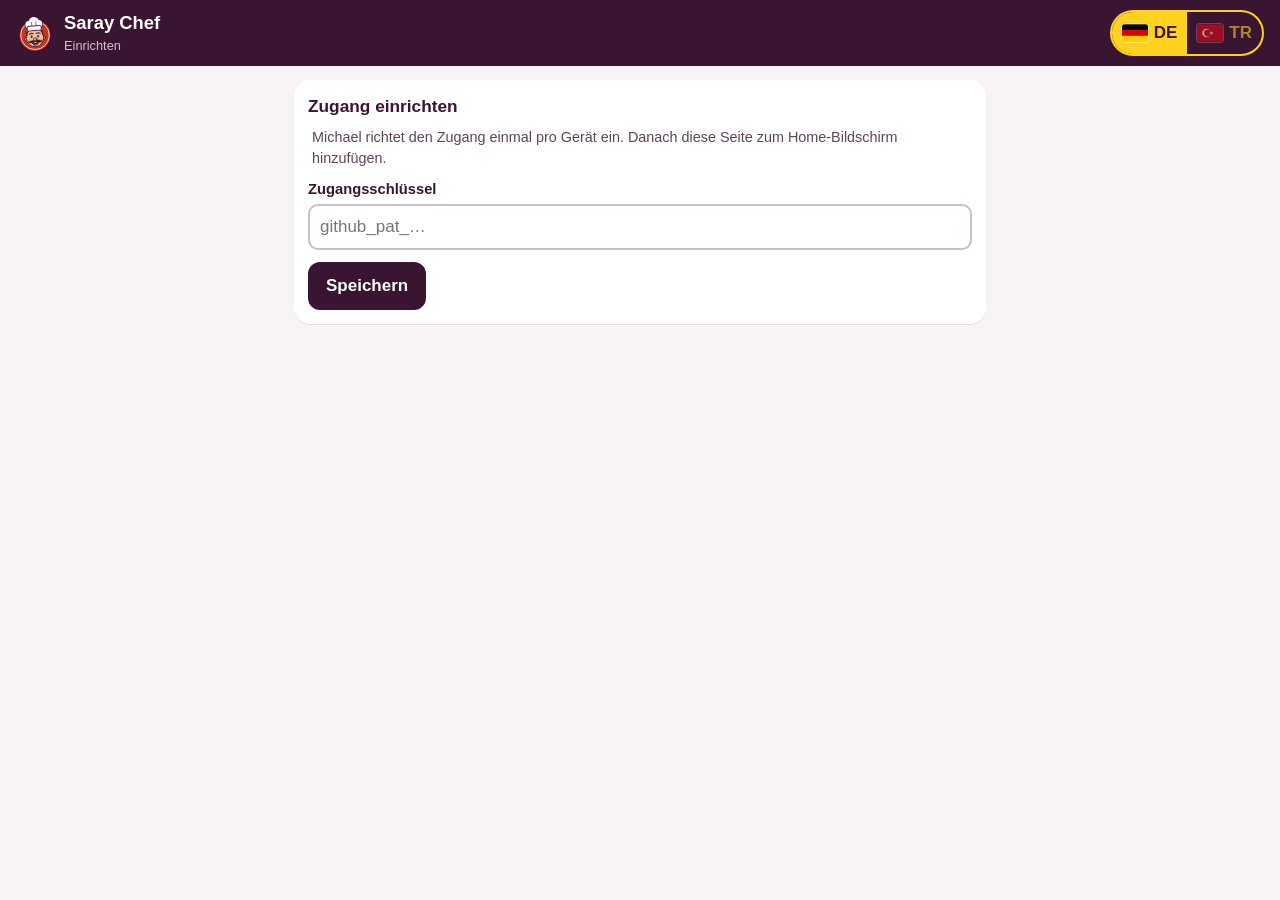
==== commit 1e56e254: "Sprachwahl sichtbarer: Flaggen DE/TR in der Chef-App, Globus und Sprach-Chips auf der Website Co-Aut" ====
--- a/docs/chef/index.html
+++ b/docs/chef/index.html
@@ -22,7 +22,10 @@
   display:flex;align-items:center;gap:10px}
 header img{width:38px;height:38px}
 header h1{margin:0;font-size:1.15rem}
-.sprache-knopf{min-width:48px;min-height:40px;border-radius:999px;border:2px solid var(--gelb);background:none;color:var(--gelb);font-weight:700;cursor:pointer}
+.sprache-wahl{display:flex;border:2px solid var(--gelb);border-radius:999px;overflow:hidden;flex:none}
+.sprache-wahl button{display:flex;align-items:center;gap:6px;min-height:42px;padding:0 10px;border:0;background:none;color:var(--gelb);font-weight:700;cursor:pointer;opacity:.6}
+.sprache-wahl button svg{width:26px;height:18px;border-radius:3px;box-shadow:0 0 0 1px rgba(255,255,255,.35);flex:none}
+.sprache-wahl button[aria-pressed=true]{background:var(--gelb);color:var(--tinte);opacity:1}
 header small{display:block;opacity:.75;font-size:.8rem}
 main{max-width:720px;margin:0 auto;padding:14px 14px 0}
 h2{font-size:1.3rem;margin:18px 4px 10px}
@@ -87,11 +90,21 @@
 .tag .geschl{flex:1;opacity:.6;font-weight:700}
 .schalter{display:flex;align-items:center;gap:8px;font-weight:700}
 .schalter input{width:24px;height:24px}
-nav.tabs{position:fixed;left:0;right:0;bottom:0;z-index:30;display:grid;grid-template-columns:repeat(4,1fr);background:#fff;
+nav.tabs{position:fixed;left:0;right:0;bottom:0;z-index:30;display:grid;grid-template-columns:repeat(5,1fr);background:#fff;
   border-top:1px solid var(--linie);padding-bottom:env(safe-area-inset-bottom)}
 nav.tabs button{min-height:60px;border:0;background:none;font-weight:700;font-size:.85rem;display:flex;flex-direction:column;align-items:center;justify-content:center;gap:2px}
 nav.tabs button span{font-size:1.35rem;line-height:1}
 nav.tabs button[aria-current=page]{color:var(--paprika)}
+nav.tabs button{position:relative}nav.tabs button.punkt::after{content:"";position:absolute;top:8px;left:calc(50% + 10px);width:10px;height:10px;border-radius:50%;background:var(--paprika);border:2px solid #fff}
+.anker{scroll-margin-top:84px}
+.sprung{display:flex;gap:8px;overflow-x:auto;padding:4px 0 8px;margin:0 -2px;scrollbar-width:none}.sprung::-webkit-scrollbar{display:none}
+.sprung .chip{flex:none;cursor:pointer;min-height:40px;border:1px solid var(--linie);background:#fff;font-weight:700}
+.menue{padding:4px 0}.menue-punkt{display:flex;align-items:center;gap:12px;width:100%;min-height:62px;padding:8px 14px;border:0;border-bottom:1px solid var(--linie);background:none;text-align:left;cursor:pointer;font:inherit;color:inherit}
+.menue-punkt:last-child{border-bottom:0}.mp-symbol{font-size:1.5rem;width:32px;text-align:center;flex:none}.mp-text{flex:1;display:flex;flex-direction:column}
+.mp-text small{color:#6b5a66;font-size:.85rem}.mp-pfeil{font-size:1.5rem;opacity:.45}
+.such-karte input{width:100%;min-height:48px;font-size:1rem}.such-treffer .menue-punkt{min-height:52px;padding:6px 4px}
+.zurueck-zeile{margin:4px 0 10px}
+.karte.blitz{outline:3px solid var(--gelb);transition:outline-color .4s}
 .speichern{position:fixed;left:10px;right:10px;bottom:calc(68px + env(safe-area-inset-bottom));z-index:31;display:flex;gap:10px;align-items:center;
   background:var(--gelb);border:2px solid var(--tinte);border-radius:16px;padding:8px 8px 8px 14px;box-shadow:0 10px 24px -10px rgba(58,21,49,.6)}
 .speichern p{margin:0;flex:1;font-weight:700;font-size:.95rem;line-height:1.25}
@@ -125,7 +138,7 @@
 </style>
 </head>
 <body>
-<header><img src="../img/saray-koch-kopf.svg" alt=""><div style="flex:1"><h1>Saray Chef</h1><small id="stand">Lädt …</small></div><button class="sprache-knopf" id="sprache" type="button" aria-label="Sprache / Dil">TR</button></header>
+<header><img src="../img/saray-koch-kopf.svg" alt=""><div style="flex:1"><h1>Saray Chef</h1><small id="stand">Lädt …</small></div><div class="sprache-wahl" id="sprache" role="group" aria-label="Sprache / Dil" data-kein-ue><button type="button" data-ue-sp="de" title="Deutsch"><svg viewBox="0 0 30 20" aria-hidden="true"><rect width="30" height="7" fill="#000"/><rect y="6.67" width="30" height="6.67" fill="#DD0000"/><rect y="13.33" width="30" height="6.67" fill="#FFCE00"/></svg><span>DE</span></button><button type="button" data-ue-sp="tr" title="Türkçe"><svg viewBox="0 0 30 20" aria-hidden="true"><rect width="30" height="20" fill="#E30A17"/><circle cx="11" cy="10" r="5" fill="#fff"/><circle cx="12.25" cy="10" r="4" fill="#E30A17"/><polygon fill="#fff" points="14.20,10.00 15.83,9.44 15.86,7.72 16.89,9.10 18.54,8.59 17.55,10.00 18.54,11.41 16.89,10.90 15.86,12.28 15.83,10.56"/></svg><span>TR</span></button></div></header>
 <main id="app"></main>
 <div class="speichern" id="speichern" hidden><p id="speichern-text"></p>
   <button class="knopf klein" id="verwerfen">Verwerfen</button><button class="knopf voll" id="speichern-knopf">Speichern</button></div>
@@ -133,8 +146,9 @@
 <nav class="tabs" id="tabs" hidden>
   <button data-tab="heute" aria-current="page"><span>☀️</span>Heute</button>
   <button data-tab="karte"><span>📋</span>Karte</button>
+  <button data-tab="preise"><span>💶</span>Preise</button>
   <button data-tab="zeiten"><span>🕑</span>Zeiten</button>
-  <button data-tab="mehr"><span>⚙️</span>Mehr</button>
+  <button data-tab="mehr"><span>☰</span>Mehr</button>
 </nav>
 <script>
 (function(){
@@ -588,7 +602,6 @@
 "Stammkarte digital": "Dijital sadakat kartı",
 "Nach 10 Bestellungen über die Seite ein Getränk gratis – ohne Konto, gezählt auf dem Handy des Gastes; die Küchenansicht zeigt „10. Bestellung – Getränk gratis“. Machen wir das?": "Siteden 10 siparişten sonra bir içecek bedava – hesap olmadan, misafirin telefonunda sayılır; mutfak görünümü „10. sipariş – içecek bedava“ gösterir. Yapalım mı?",
 "Firmen-Rabattcodes": "Firma indirim kodları",
-"Vorerst abgeschaltet. Nur mit Kontrolle an der Theke sinnvoll (Bestellung auf Firmennamen oder Firmenausweis).": "Şimdilik kapalı. Sadece tezgâhta kontrolle anlamlı (firma adına sipariş veya firma kimliği).",
 "⏸ Bestell-Pause": "⏸ Sipariş molası",
 "Stoppt Online-Bestellungen für heute, wenn der Laden voll ist. Anrufen und Vorbestellen für andere Tage geht weiter. Wirkt nach dem Speichern in ca. 2–3 Minuten.": "Dükkân doluyken bugünkü online siparişleri durdurur. Telefonla sipariş ve başka günler için ön sipariş devam eder. Kaydettikten yakl. 2–3 dakika sonra etkili olur.",
 " · pausiert bis ": " · mola: ",
@@ -626,7 +639,98 @@
 "WhatsApp-Status: ": "WhatsApp durumu: ",
 "📦 ": "📦 ",
 "weniger": "daha az",
-"mehr": "daha fazla"
+"mehr": "daha fazla",
+"🚫 Heute spontan geschlossen?": "🚫 Bugün beklenmedik şekilde kapalı mı?",
+"Für Krankheit, Stromausfall oder Lieferprobleme: Der Laden ist heute zu, oben steht ein Hinweis, Bestellungen für heute gehen nicht mehr. Wirkt nach dem Speichern in ca. 2–3 Minuten.": "Hastalık, elektrik kesintisi veya tedarik sorunları için: dükkân bugün kapalı, üstte duyuru çıkar, bugün için sipariş verilemez. Kaydettikten yakl. 2–3 dakika sonra etkili.",
+" heute geschlossen": " bugün kapalı",
+" doch geöffnet": " yine de açık",
+"📈 Preise anpassen": "📈 Fiyatları ayarla",
+"Alle Preise oder eine Kategorie auf einmal erhöhen. Vorher steht die Liste alt → neu da; der heutige Stand wird automatisch als Preis-Stand gesichert.": "Tüm fiyatları veya bir kategoriyi bir kerede artırın. Önce eski → yeni liste görünür; bugünkü durum otomatik olarak fiyat listesi olarak kaydedilir.",
+"+ Betrag": "+ Tutar",
+"+ Prozent": "+ Yüzde",
+"Wie?": "Nasıl?",
+"Was?": "Ne?",
+"Alle": "Hepsi",
+"Preise übernehmen": "Fiyatları uygula",
+" Gerichte, z. B.:": " yemek, örn.:",
+" Preise geändert – bitte prüfen und speichern.": " fiyat değişti – lütfen kontrol edip kaydedin.",
+". Der heutige Stand wird vorher gesichert.": ". Bugünkü durum önce kaydedilir.",
+"Speisekarte (bei Google unter „Speisekarte“ → „Speisekarte bearbeiten“)": "Menü (Google'da „Menü“ → „Menüyü düzenle“)",
+"Gericht des Tages automatisch": "Otomatik günün yemeği",
+"Jeden Tag ein anderes Gericht aus einer festen Liste oben auf der Seite, mit kleinem Rabatt – ohne tägliches Einstellen.": "Her gün sabit bir listeden başka bir yemek sitenin üstünde, küçük indirimle – her gün ayar yapmadan.",
+"🧪 Testbestellung": "🧪 Test siparişi",
+"Zum Ausprobieren und Einweisen: öffnet die Seite mit einem Test-Döner im Bestellzettel. Laden wählen, per WhatsApp schicken, im Laden den Link „Für die Küche“ antippen. Alles ist als TEST markiert.": "Denemek ve eğitim için: siteyi sipariş listesinde test döneriyle açar. Şube seçin, WhatsApp ile gönderin, dükkânda „Für die Küche“ bağlantısına dokunun. Her şey TEST olarak işaretlidir.",
+"Testbestellung starten": "Test siparişini başlat",
+"Vorerst abgeschaltet. Falls sie wiederkommen: als fester Firmenpreis pro Gericht (z. B. Döner 6 €, Dürüm 7 €) statt Prozent – für Barzahlung am einfachsten. Nur mit Kontrolle an der Theke (Bestellung auf Firmennamen oder Firmenausweis).": "Şimdilik kapalı. Geri gelirse: yüzde yerine yemek başına sabit firma fiyatı (örn. Döner 6 €, Dürüm 7 €) – nakit ödeme için en kolayı. Sadece tezgâhta kontrolle (firma adına sipariş veya firma kimliği).",
+"📅 Was kommt (4 Wochen)": "📅 Neler geliyor (4 hafta)",
+"Nichts Besonderes geplant.": "Özel bir şey planlanmadı.",
+" geschlossen": " kapalı",
+" beginnt": " başlıyor",
+" letzter Tag": " son gün",
+" läuft bis ": " devam ediyor, bitiş: ",
+"❄️ Wintersaison Altenberg beginnt": "❄️ Altenberg kış sezonu başlıyor",
+"❄️ Wintersaison Altenberg endet": "❄️ Altenberg kış sezonu bitiyor",
+"🚆 Zugzeiten Altenberg laufen aus – neuen Fahrplan eintragen lassen": "🚆 Altenberg tren saatleri bitiyor – yeni tarifeyi girdirin",
+"📣 Hinweis: ": "📣 Duyuru: ",
+" ab heute": " bugünden itibaren",
+"Aushang A5 „Hier vorbestellen“ (6 Sprachen)": "A5 afiş „Burada ön sipariş“ (6 dil)",
+"Preise": "Fiyatlar",
+"‹ Mehr": "‹ Diğer",
+"Springen zu": "Git",
+"Suchen: Urlaub, Preis, Gutschein …": "Ara: tatil, fiyat, hediye çeki …",
+"Was möchten Sie tun?": "Ne yapmak istiyorsunuz?",
+"Nichts gefunden. Anderes Wort versuchen.": "Bulunamadı. Başka bir kelime deneyin.",
+"Werbung & Druck": "Reklam ve baskı",
+"Einrichtung": "Kurulum",
+"Notfall": "Acil durum",
+"Flyer, Aufsteller, Aushänge, Status-Bilder": "El ilanı, masa standı, afişler, durum görselleri",
+"Öffnungszeiten und Speisekarte zum Kopieren": "Kopyalamak için çalışma saatleri ve menü",
+"Bildschirm, Schaufenster, Küche": "Ekran, vitrin, mutfak",
+"Links für die Geräte im Laden, Testbestellung": "Dükkandaki cihazlar için bağlantılar, test siparişi",
+"Checkliste": "Kontrol listesi",
+"{n} Fragen offen": "{n} soru açık",
+"Website ansehen": "Web sitesine bak",
+"So sehen Gäste die Seite": "Misafirler sayfayı böyle görüyor",
+"Stand vor dem letzten Speichern": "Son kaydetmeden önceki durum",
+"Gefahrenbereich": "Tehlikeli alan",
+"Standard wiederherstellen, abmelden": "Varsayılana dön, çıkış yap",
+"Anpassen": "Ayarla",
+"Verlauf": "Geçmiş",
+"Stände": "Kayıtlar",
+"Gutscheine": "Hediye çekleri",
+"Firmen-Codes": "Firma kodları",
+"Aktionen": "Kampanyalar",
+"Boxen": "Kutular",
+"Was kommt": "Neler geliyor",
+"Urlaub": "Tatil",
+"Winter": "Kış",
+"Viertelstunde": "Çeyrek saat",
+"Laden heute spontan zu": "Dükkan bugün aniden kapalı",
+"Wartezeit, Bestell-Pause, viel los": "Bekleme süresi, sipariş molası, yoğunluk",
+"Sonderaktionen und Mittagstisch": "Kampanyalar ve öğle menüsü",
+"Speisekarte: Gerichte, Namen, Fotos": "Menü: yemekler, isimler, fotoğraflar",
+"Preise anpassen": "Fiyatları ayarla",
+"Preis-Verlauf": "Fiyat geçmişi",
+"Was kommt (4 Wochen)": "Neler geliyor (4 hafta)",
+"Besondere Tage und Feiertage": "Özel günler ve bayramlar",
+"Urlaub / Betriebsferien": "Tatil / işletme tatili",
+"Wintersaison Altenberg": "Kış sezonu Altenberg",
+"Vorbestellungen je Viertelstunde": "Çeyrek saat başına ön sipariş",
+"🕒 Vorbestellungen je Viertelstunde": "🕒 Çeyrek saat başına ön sipariş",
+"Sind für eine Viertelstunde so viele Bestellungen da, sperrt die Küchenansicht diese Zeit online. Gäste bekommen dann automatisch die nächste freie Zeit vorgeschlagen.": "Bir çeyrek saat için bu kadar sipariş olunca mutfak ekranı bu saati internette kapatır. Misafirlere otomatik olarak bir sonraki boş saat önerilir.",
+"Keine Grenze": "Sınır yok",
+"Freigeben": "Aç",
+"🕘 Preis-Verlauf": "🕘 Fiyat geçmişi",
+"Noch keine Preisänderungen. Ab jetzt steht hier jede Änderung mit Datum – mit „Zurück“ holen Sie den alten Preis wieder.": "Henüz fiyat değişikliği yok. Bundan sonra her değişiklik tarihiyle burada görünür – „Geri“ ile eski fiyatı geri alırsınız.",
+"Jede gespeicherte Preisänderung mit Datum. „Zurück“ setzt den alten Preis wieder ein – danach speichern.": "Kaydedilen her fiyat değişikliği tarihiyle. „Geri“ eski fiyatı geri getirir – sonra kaydedin.",
+"↩ Zurück": "↩ Geri",
+"Alle zurück": "Hepsini geri al",
+"Ja, zurück": "Evet, geri al",
+"1 Preis": "1 fiyat",
+"{n} Preise": "{n} fiyat",
+"Preis wurde seitdem wieder geändert": "Fiyat o zamandan beri yine değişti",
+"Fenster-Aushang A4 quer (großer QR, nach außen)": "Vitrin afişi A4 yatay (büyük QR, dışarıya dönük)",
+"Setzt Preise, Gerichte, Öffnungszeiten, Sperren, Zutaten, Aktionen und Hinweise auf den ursprünglichen Stand zurück. Die Checkliste „Vor dem Freischalten“, Gutscheine, Firmen-Codes und der Preis-Verlauf bleiben erhalten.": "Fiyatları, yemekleri, çalışma saatlerini, kapatmaları, malzemeleri, kampanyaları ve duyuruları ilk haline döndürür. „Yayına almadan önce“ kontrol listesi, hediye çekleri, firma kodları ve fiyat geçmişi korunur."
 },UE_SP='';try{UE_SP=localStorage.getItem('saray-chef-sprache')||'';}catch(e){}
 if(UE_SP!=='tr'&&UE_SP!=='de')UE_SP=/^tr/i.test(navigator.language||'')?'tr':'de';
 var UE_FR=Object.keys(UE).filter(function(k){return /^[\s)“,.·(]|[\s„(,]$/.test(k)&&k.trim().length>=2;}).sort(function(a,b){return b.length-a.length;});
@@ -653,10 +757,10 @@
   new MutationObserver(function(ms){ms.forEach(function(m){if(m.type==='characterData')ueKnoten(m.target);else if(m.type==='attributes')ueKnoten(m.target);
     else m.addedNodes.forEach(ueKnoten);});}).observe(document.body,{subtree:true,childList:true,characterData:true,attributes:true,attributeFilter:['placeholder','aria-label','title']});
   ueKnoten(document.body);}
-(function(){var b=document.getElementById('sprache');b.textContent=UE_SP==='tr'?'DE':'TR';
-  b.setAttribute('title',UE_SP==='tr'?'Deutsch':'Türkçe');
-  b.addEventListener('click',function(){if(STD&&geaendert()){status('Bitte zuerst speichern oder verwerfen.','rot',3000);return;}
-    try{localStorage.setItem('saray-chef-sprache',UE_SP==='tr'?'de':'tr');}catch(e){}location.reload();});})();
+/* Sprachwahl mit Flaggen: 🇩🇪 DE | 🇹🇷 TR, die aktive ist hervorgehoben */
+[].forEach.call(document.querySelectorAll('[data-ue-sp]'),function(b){var l=b.dataset.ueSp;b.setAttribute('aria-pressed',String(UE_SP===l));
+  b.addEventListener('click',function(){if(UE_SP===l)return;if(STD&&geaendert()){status(UE_SP==='tr'?'Lütfen önce kaydedin veya iptal edin.':'Bitte zuerst speichern oder verwerfen.','rot',3000);return;}
+    try{localStorage.setItem('saray-chef-sprache',l);}catch(e){}location.reload();});});
 
 /* ---------- Hilfen ---------- */
 function el(tag,attrs,kinder){var e=document.createElement(tag);attrs=attrs||{};
@@ -712,6 +816,7 @@
   if(o.aktionen)o.aktionen=o.aktionen.filter(function(a){return a.bis>=t;});
   if(o.feiertage_ok)o.feiertage_ok=o.feiertage_ok.filter(function(d){return d>=t;});
   if(o.sonderzeiten)Object.keys(o.sonderzeiten).forEach(function(d){if(d<t||!Object.keys(o.sonderzeiten[d]).length)delete o.sonderzeiten[d];});
+  if(o.voll)Object.keys(o.voll).forEach(function(l){var v=o.voll[l]||{};Object.keys(v).forEach(function(d){if(d<t||!(v[d]||[]).length)delete v[d];});if(!Object.keys(v).length)delete o.voll[l];});
   if(o.wartezeit)Object.keys(o.wartezeit).forEach(function(l){var w=o.wartezeit[l];if(!w||w.datum<t||!w.min)delete o.wartezeit[l];});
   Object.keys(o).forEach(function(k){var v=o[k];if(v==null||(Array.isArray(v)&&!v.length)||(typeof v==='object'&&!Array.isArray(v)&&!Object.keys(v).length))delete o[k];});
   if(o.zeiten)Object.keys(o.zeiten).forEach(function(l){if(!Object.keys(o.zeiten[l]).length)delete o.zeiten[l];});
@@ -720,11 +825,12 @@
 }
 function geaendert(){return JSON.stringify(aufraeumen(kopie(ANP)))!==ALT;}
 function zaehlen(){var a=aufraeumen(kopie(ANP)),b=JSON.parse(ALT),n=0;
-  ['gerichte','zeiten','sonderzeiten','wartezeit','checkliste','pause'].forEach(function(k){var x=a[k]||{},y=b[k]||{};Object.keys(Object.assign({},x,y)).forEach(function(i){if(JSON.stringify(x[i])!==JSON.stringify(y[i]))n++;});});
+  ['gerichte','zeiten','sonderzeiten','wartezeit','checkliste','pause','slot_max','voll'].forEach(function(k){var x=a[k]||{},y=b[k]||{};Object.keys(Object.assign({},x,y)).forEach(function(i){if(JSON.stringify(x[i])!==JSON.stringify(y[i]))n++;});});
   if((a.winter||'')!==(b.winter||''))n++;
   ['geloescht','neu','verfuegbarkeit','hinweise','aktionen','staende','feiertage_ok','gutscheine','codes','pakete'].forEach(function(k){var x=(a[k]||[]).map(JSON.stringify),y=(b[k]||[]).map(JSON.stringify);
     n+=x.filter(function(i){return y.indexOf(i)<0;}).length+y.filter(function(i){return x.indexOf(i)<0;}).length;});return n;}
-function leiste(){var n=geaendert()?Math.max(1,zaehlen()):0;document.getElementById('speichern').hidden=!n;
+function leiste(){var mt=document.querySelector('nav.tabs [data-tab="mehr"]');if(mt&&STD){var o=clOffen(true);mt.classList.toggle('punkt',!!o);mt.title=o?o+' Pflicht-Fragen auf der Checkliste offen':'';}
+  var n=geaendert()?Math.max(1,zaehlen()):0;document.getElementById('speichern').hidden=!n;
   document.getElementById('speichern-text').textContent=(n===1?'1 Änderung':n+' Änderungen')+' – noch nicht gespeichert';}
 
 /* ---------- Laden & Speichern ---------- */
@@ -741,8 +847,19 @@
     document.getElementById('status').hidden=true;document.getElementById('tabs').hidden=false;
     document.getElementById('stand').textContent='Änderungen: '+(Object.keys(ANP).length?'vorhanden':'keine (Standard)');zeichnen();});
 }
+/* Preis-Verlauf: beim Speichern jede Preisänderung mit Datum festhalten (höchstens 300 Einträge, 2 Jahre) */
+function preisMap(a){var m={},ae=a.gerichte||{},weg=a.geloescht||[];
+  STD.gruppen.forEach(function(g){g.abschnitte.forEach(function(ab){
+    ab.gerichte.forEach(function(x){if(weg.indexOf(x.k)>-1)return;var o=ae[x.k]||{};m[x.k]={n:((o.nr!=null?o.nr:x.nr)?(o.nr!=null?o.nr:x.nr)+' ':'')+(o.name!=null?o.name:x.name),p:o.preise||x.preise};});
+    (a.neu||[]).forEach(function(n){if(n.gruppe===g.id&&n.abschnitt===ab.titel)m[n.nr||g.id+'|'+ab.titel+'|'+n.name]={n:(n.nr?n.nr+' ':'')+n.name,p:n.preise};});});});
+  return m;}
+function verlaufNachtragen(alt,neu){
+  var a=preisMap(alt),b=preisMap(neu),d=heute(),s=Date.now(),ein=[];
+  Object.keys(b).forEach(function(k){if(a[k]&&JSON.stringify(a[k].p)!==JSON.stringify(b[k].p))ein.push({d:d,s:s,k:k,n:b[k].n,alt:a[k].p.slice(),neu:b[k].p.slice()});});
+  if(!ein.length)return;var grenze=(+d.slice(0,4)-2)+d.slice(4);
+  neu.preisverlauf=(neu.preisverlauf||[]).filter(function(e){return e.d>=grenze;}).concat(ein).slice(-300);}
 function speichern(nachricht){
-  var neu=aufraeumen(kopie(ANP)),inhalt=JSON.stringify(neu,null,2)+'\n';
+  var neu=aufraeumen(kopie(ANP));verlaufNachtragen(JSON.parse(ALT),neu);var inhalt=JSON.stringify(neu,null,2)+'\n';
   status('Speichert …');
   var body={message:nachricht||('Chef-App: '+Math.max(1,zaehlen())+' Änderung(en)'),content:b64enc(inhalt),branch:'main'};if(SHA)body.sha=SHA;
   return api('/contents/'+DATEI,{method:'PUT',headers:{'Content-Type':'application/json'},body:JSON.stringify(body)}).then(function(r){
@@ -773,7 +890,79 @@
 }
 
 /* ---------- Ansichten ---------- */
-function zeichnen(){app.textContent='';({heute:heuteTab,karte:karteTab,zeiten:zeitenTab,mehr:mehrTab})[TAB]();leiste();}
+function zeichnen(){app.textContent='';({heute:heuteTab,karte:karteTab,preise:preiseTab,zeiten:zeitenTab,mehr:mehrTab})[TAB]();leiste();}
+/* Navigation: 5 Reiter unten; „Mehr“ ist ein Menü mit Unterseiten (‹ Mehr führt zurück). Die Unterseite bleibt gemerkt,
+   solange die App offen ist; ein zweiter Tipp auf „Mehr“ zeigt wieder das Menü. Start ist immer „Heute“. */
+var SEITE='';
+function zuTab(t,seite,ziel){TAB=t;if(seite!=null)SEITE=seite;
+  [].forEach.call(document.querySelectorAll('nav.tabs [data-tab]'),function(x){if(x.dataset.tab===t)x.setAttribute('aria-current','page');else x.removeAttribute('aria-current');});
+  zeichnen();var a=ziel&&document.getElementById(ziel);
+  if(a){a.scrollIntoView();var k=a.nextElementSibling;if(k){k.classList.add('blitz');setTimeout(function(){k.classList.remove('blitz');},1600);}}else window.scrollTo(0,0);}
+function anker(id){app.appendChild(el('div',{id:id,class:'anker'}));}
+function sprung(liste){app.appendChild(el('nav',{class:'sprung','aria-label':'Springen zu'},liste.map(function(x){
+  return el('button',{class:'chip','data-sprung':x[1],text:x[0],onclick:function(){var a=document.getElementById(x[1]);if(a)a.scrollIntoView({behavior:'smooth'});}});})));}
+function clOffen(nurMuss){var cl=ANP.checkliste||{},n=0;CHECKLISTE.forEach(function(g){g[1].forEach(function(x){if((!nurMuss||x[3])&&!(cl[x[0]]&&cl[x[0]].ok))n++;});});return n;}
+var MEHR=[
+  ['Werbung & Druck',[
+    ['drucken','🖨️','Drucken','Flyer, Aufsteller, Aushänge, Status-Bilder',druckKarte],
+    ['google','🔎','Google-Unternehmensprofil','Öffnungszeiten und Speisekarte zum Kopieren',googleKarte],
+    ['laden','📺','Bildschirm, Schaufenster, Küche','Links für die Geräte im Laden, Testbestellung',ladenSeitenKarte]]],
+  ['Zahlen',[['zahlen','📊','Zahlen','Besucher und Bestellungen',zahlenKarte]]],
+  ['Einrichtung',[
+    ['checkliste','✅','Checkliste','Vor dem Freischalten',checklisteKarte],
+    ['website','🌐','Website ansehen','So sehen Gäste die Seite',seiteAnsehenKarte]]],
+  ['Notfall',[
+    ['rueckgaengig','↩️','Letzte Änderung rückgängig','Stand vor dem letzten Speichern',rueckKarte],
+    ['gefahr','⚠️','Gefahrenbereich','Standard wiederherstellen, abmelden',gefahrKarte]]]];
+/* Suche „Was möchten Sie tun?“: [Titel, Stichwörter (auch türkisch), Reiter, Unterseite, Sprungziel] */
+var ZIELE=[
+  ['Laden heute spontan zu','zu geschlossen spontan krank heute kapalı kapat','heute','','a-zu'],
+  ['Wartezeit, Bestell-Pause, viel los','wartezeit warten pause stopp viel los voll bekleme süre mola yoğun','heute','','a-warte'],
+  ['Hinweis oben auf der Seite','hinweis banner info nachricht text duyuru not','heute','','a-hinweis'],
+  ['Was gibt es heute nicht?','aus ausverkauft sperren nicht verfügbar alle huhn falafel döner pizza yok tükendi','heute','','a-nicht'],
+  ['Zutaten','zutat zutaten gemüse käse soße malzeme peynir sos','heute','','a-zutaten'],
+  ['Sonderaktionen und Mittagstisch','aktion angebot mittag mittagstisch rabatt günstiger kampanya indirim öğle','karte','','a-aktionen'],
+  ['Familien- und Party-Boxen','box boxen paket familie party feier kutu aile parti','karte','','a-boxen'],
+  ['Speisekarte: Gerichte, Namen, Fotos','gericht gerichte speisekarte neu name foto nummer löschen menü yemek fotoğraf','karte','','a-karte'],
+  ['Preise anpassen','preis preise erhöhen teurer prozent fiyat zam','preise','','a-anpassen'],
+  ['Preis-Verlauf','verlauf zurück früher alter preis rückgängig geçmiş eski fiyat','preise','','a-verlauf'],
+  ['Preis-Stände','stand stände preis-stände sichern fiyat durum','preise','','a-staende'],
+  ['Geschenkgutscheine','gutschein gutscheine geschenk einlösen hediye çeki kupon','preise','','a-gutscheine'],
+  ['Was kommt (4 Wochen)','woche vorschau kommt demnächst plan hafta önizleme','zeiten','','a-kommt'],
+  ['Öffnungszeiten','öffnungszeiten zeiten offen uhrzeit çalışma saatleri','zeiten','','a-oeffnung'],
+  ['Besondere Tage und Feiertage','besondere tage feiertag heiligabend silvester ostern özel gün bayram tatil günü','zeiten','','a-sonder'],
+  ['Urlaub / Betriebsferien','urlaub ferien betriebsurlaub zu geschlossen tatil izin','zeiten','','a-urlaub'],
+  ['Wintersaison Altenberg','winter saison ski altenberg kış sezon','zeiten','','a-winter'],
+  ['Vorbestellungen je Viertelstunde','viertelstunde slot slots ausgebucht voll vorbestellung grenze dolu ön sipariş','zeiten','','a-slots']];
+MEHR.forEach(function(g){g[1].forEach(function(x){ZIELE.push([x[2],x[2].toLowerCase()+' '+x[3].toLowerCase()+' '+({drucken:'flyer plakat aushang aufsteller status pdf yazdır afiş',google:'google maps profil harita',laden:'tv fernseher bildschirm schaufenster küche bon test ekran mutfak vitrin',
+  zahlen:'zahlen statistik besucher umsatz istatistik ziyaretçi',checkliste:'checkliste fragen offen freischalten liste kontrol',website:'website seite ansehen web site',rueckgaengig:'rückgängig zurück fehler geri al',gefahr:'standard zurücksetzen abmelden token sıfırla çıkış'}[x[0]]||''),'mehr',x[0],'']);});});
+function sucheMehr(){
+  var q=el('input',{type:'search',id:'mehr-suche',placeholder:'Suchen: Urlaub, Preis, Gutschein …','aria-label':'Was möchten Sie tun?',autocomplete:'off'}),erg=el('div',{class:'such-treffer'});
+  function zeigen(){erg.textContent='';var w=q.value.trim().toLowerCase().split(/\s+/).filter(Boolean);if(!w.length)return;
+    var t=ZIELE.filter(function(z){var h=(z[0]+' '+z[1]+' '+ue(z[0])).toLowerCase();return w.every(function(x){return h.indexOf(x)>-1;});}).slice(0,8);
+    if(!t.length){erg.appendChild(el('p',{class:'hinweis',text:'Nichts gefunden. Anderes Wort versuchen.'}));return;}
+    t.forEach(function(z){erg.appendChild(el('button',{class:'menue-punkt','data-ziel':z[3]||z[4],onclick:function(){zuTab(z[2],z[3],z[4]);}},
+      [el('span',{class:'mp-text'},[el('b',{text:z[0]}),el('small',{text:{heute:'Heute',karte:'Karte',preise:'Preise',zeiten:'Zeiten',mehr:'Mehr'}[z[2]]})]),el('span',{class:'mp-pfeil',text:'›'})]));});}
+  q.addEventListener('input',zeigen);
+  app.appendChild(el('div',{class:'karte such-karte'},[q,erg]));
+}
+function mehrTab(){
+  var e=null;MEHR.forEach(function(g){g[1].forEach(function(x){if(x[0]===SEITE)e=x;});});
+  if(e){app.appendChild(el('div',{class:'zurueck-zeile'},[el('button',{class:'knopf klein',id:'zurueck',text:'‹ Mehr',onclick:function(){SEITE='';zeichnen();window.scrollTo(0,0);}})]));e[4]();return;}
+  app.appendChild(el('h2',{text:'Mehr'}));
+  sucheMehr();
+  MEHR.forEach(function(g){app.appendChild(el('p',{class:'abschnitt',text:g[0]}));var k=el('div',{class:'karte menue'});
+    g[1].forEach(function(x){var info=x[3];if(x[0]==='checkliste'){var o=clOffen();info=o?o+' Fragen offen':'alles erledigt ✓';}
+      k.appendChild(el('button',{class:'menue-punkt','data-seite':x[0],onclick:function(){SEITE=x[0];zeichnen();window.scrollTo(0,0);}},
+        [el('span',{class:'mp-symbol',text:x[1]}),el('span',{class:'mp-text'},[el('b',{text:x[2]}),el('small',{text:info})]),el('span',{class:'mp-pfeil',text:'›'})]));});
+    app.appendChild(k);});
+}
+function preiseTab(){
+  sprung([['Anpassen','a-anpassen'],['Verlauf','a-verlauf'],['Stände','a-staende'],['Gutscheine','a-gutscheine']].concat(STD.firmen_codes?[['Firmen-Codes','a-codes']]:[]));
+  app.appendChild(el('h2',{text:'Preise'}));
+  anker('a-anpassen');preisKarte();anker('a-verlauf');verlaufKarte();anker('a-staende');staendeKarte();anker('a-gutscheine');gutscheinKarte();
+  if(STD.firmen_codes){anker('a-codes');codeKarte();}
+}
 
 function regelText(r){var t=r.ab?'ab '+r.ab+' Uhr':r.bis?'bis '+r.bis+' Uhr':(r.datum?'aus':'dauerhaft aus');
   t+=r.datum?(r.datum===heute()?' (heute)':' ('+datumDE(r.datum)+')'):(r.ab||r.bis?' (jeden Tag)':'');
@@ -811,13 +1000,29 @@
     zeichnen();}})]));
   return k;
 }
+/* Heute spontan geschlossen (Krankheit, Stromausfall …): ein Tipp je Laden, ein Tipp zurück */
+function zuKarte(){
+  var t=heute(),k=el('div',{class:'karte'},[el('h3',{text:'🚫 Heute spontan geschlossen?'}),
+    el('p',{class:'hinweis',text:'Für Krankheit, Stromausfall oder Lieferprobleme: Der Laden ist heute zu, oben steht ein Hinweis, Bestellungen für heute gehen nicht mehr. Wirkt nach dem Speichern in ca. 2–3 Minuten.'})]);
+  var reihe=el('div',{class:'reihe'});
+  STD.laeden.forEach(function(l){var sz=(ANP.sonderzeiten||{})[t],zu=!!sz&&(l.id in sz)&&sz[l.id]===null&&(ANP.hinweise||[]).some(function(h){return h.spontan===l.id&&h.von===t;});
+    reihe.appendChild(el('button',{class:'knopf'+(zu?' rot voll':' rot'),'data-zu':l.id,text:zu?l.name+' doch geöffnet':l.name+' heute geschlossen',onclick:function(){
+      ANP.sonderzeiten=ANP.sonderzeiten||{};ANP.hinweise=ANP.hinweise||[];
+      if(zu){delete ANP.sonderzeiten[t][l.id];ANP.hinweise=ANP.hinweise.filter(function(h){return !(h.spontan===l.id&&h.von===t);});}
+      else{(ANP.sonderzeiten[t]=ANP.sonderzeiten[t]||{})[l.id]=null;
+        ANP.hinweise.push({text:'Saray Döner '+l.name+' ist heute leider geschlossen. Wir sind bald wieder für Sie da.',en:'Saray Döner '+l.name+' is unfortunately closed today. We will be back soon.',von:t,bis:t,spontan:l.id});}
+      zeichnen();}}));});
+  k.appendChild(reihe);return k;
+}
 function heuteTab(){
   var bald=offeneFeiertage(14);
   if(bald.length)app.appendChild(el('div',{class:'karte feiertag'},[el('b',{text:'📅 '+bald.map(function(f){return datumDE(f[0])+' '+f[1];}).join(', ')}),
     el('p',{class:'hinweis',style:'margin:4px 0 8px',text:'Öffnungszeiten für diesen Tag noch nicht festgelegt.'}),
-    el('button',{class:'knopf klein voll',text:'Jetzt festlegen',onclick:function(){TAB='zeiten';[].forEach.call(document.querySelectorAll('[data-tab]'),function(x){if(x.dataset.tab==='zeiten')x.setAttribute('aria-current','page');else x.removeAttribute('aria-current');});zeichnen();window.scrollTo(0,0);}})]));
-  app.appendChild(wartezeitKarte());
-  app.appendChild(el('h2',{text:'Was gibt es heute nicht?'}));
+    el('button',{class:'knopf klein voll',text:'Jetzt festlegen',onclick:function(){zuTab('zeiten',null,'a-sonder');}})]));
+  anker('a-zu');app.appendChild(zuKarte());
+  anker('a-warte');app.appendChild(wartezeitKarte());
+  anker('a-hinweis');hinweisKarte();
+  anker('a-nicht');app.appendChild(el('h2',{text:'Was gibt es heute nicht?'}));
   app.appendChild(el('div',{class:'karte'},[el('h3',{text:'Für welchen Laden?'}),
     el('div',{class:'wahl'},[['alle','Beide'],['freital','Freital'],['altenberg','Altenberg']].map(function(x){
       return el('button',{'aria-pressed':String(LADEN===x[0]),text:x[1],onclick:function(){LADEN=x[0];zeichnen();}});}))]));
@@ -833,7 +1038,7 @@
         el('button',{class:'knopf klein',text:'Dauerhaft aus',onclick:function(){frage(g.name+' dauerhaft aus? (bis Sie es wieder entfernen)','Dauerhaft aus').then(function(j){if(j)regelNeu(g.id,'aus',null,true);});}})])]);
     app.appendChild(k);
   });
-  zutatenKarte();
+  anker('a-zutaten');zutatenKarte();
 }
 function hinweisKarte(){ /* Hinweis-Band */
   var t=heute();
@@ -883,7 +1088,8 @@
   if(a.zeit_ab)t+=' · '+a.zeit_ab+'–'+a.zeit_bis+' Uhr';
   if(a.laden)t+=' · nur '+(a.laden==='freital'?'Freital':'Altenberg');if(a.art==='mittag')t='🍽 '+t;return t;}
 function karteTab(){
-  app.appendChild(el('h2',{text:'Sonderaktionen'}));
+  sprung([['Aktionen','a-aktionen'],['Boxen','a-boxen'],['Speisekarte','a-karte']]);
+  anker('a-aktionen');app.appendChild(el('h2',{text:'Sonderaktionen'}));
   var ak=el('div',{class:'karte'}),t=heute();
   (ANP.aktionen||[]).forEach(function(a,i){if(a.bis<t)return;
     ak.appendChild(el('p',{},[el('button',{class:'chip',style:'cursor:pointer;padding-right:12px','data-aktion':i,onclick:function(){aktionBearbeiten(i);}},[aktionText(a)])]));});
@@ -891,8 +1097,8 @@
   ak.appendChild(el('div',{class:'reihe'},[el('button',{class:'knopf voll',text:'+ Neue Aktion',onclick:function(){aktionBearbeiten(null);}}),
     el('button',{class:'knopf',text:'+ Mittagstisch',onclick:function(){aktionBearbeiten(null,{name:'Mittagstisch',art:'mittag',von:heute(),bis:heute(27),tage:[1,2,3,4,5],zeit_ab:'11:00',zeit_bis:'14:00',preise:{}});}})]));
   app.appendChild(ak);
-  paketKarte();
-  app.appendChild(el('h2',{text:'Speisekarte'}));
+  anker('a-boxen');paketKarte();
+  anker('a-karte');app.appendChild(el('h2',{text:'Speisekarte'}));
   var such=el('input',{type:'search',placeholder:'Name oder Nummer suchen',value:SUCHE,'aria-label':'Suchen',oninput:function(){SUCHE=such.value;liste();}});
   app.appendChild(el('div',{class:'reihe'},[el('div',{style:'flex:1'},[such]),el('button',{class:'knopf voll',text:'+ Neues Gericht',onclick:function(){bearbeiten(null);}})]));
   var box=el('div');app.appendChild(box);
@@ -1042,8 +1248,31 @@
    el('label',{text:'Gerichte und Aktionspreise'}),liste,such,treffer,fehler,el('div',{class:'reihe'},knoepfe)].forEach(function(n){inhalt.appendChild(n);});
   tageZeichnen();ladenZeichnen();zeitZeichnen();artZeichnen();listeZeichnen();name.focus();
 }
+/* „Was kommt“: die nächsten 4 Wochen auf einen Blick – Feiertage, besondere Tage, Urlaub, Aktionen, Boxen, Hinweise, Wintersaison */
+function wasKommtKarte(){
+  var k=el('div',{class:'karte'},[el('h3',{text:'📅 Was kommt (4 Wochen)'})]),t=heute(),bis=heute(27),tage={};
+  function dazu(d,txt,art){if(d<t||d>bis)return;(tage[d]=tage[d]||[]).push([txt,art||'']);}
+  var j=+t.slice(0,4);feiertage(j).concat(feiertage(j+1)).forEach(function(f){dazu(f[0],'🎉 '+f[1],'fest');});
+  var SZ=ANP.sonderzeiten||{};Object.keys(SZ).forEach(function(d){Object.keys(SZ[d]).forEach(function(l){var w=SZ[d][l],n=(STD.laeden.filter(function(x){return x.id===l;})[0]||{}).name||l;
+    dazu(d,w===null?'🚫 '+n+' geschlossen':'🕑 '+n+' '+w[0]+'–'+w[1]+' Uhr','zu');});});
+  (ANP.aktionen||[]).forEach(function(a){var n=(a.art==='mittag'?'🍽 ':'🏷 ')+a.name;
+    if(a.von>=t)dazu(a.von,'▶ '+n+' beginnt'+(a.bis!==a.von?' (bis '+datumDE(a.bis)+')':''));else if(a.bis>=t)dazu(t,'… '+n+' läuft bis '+datumDE(a.bis));
+    if(a.bis!==a.von||a.von<t)dazu(a.bis,'■ '+n+' letzter Tag');});
+  (ANP.pakete||[]).forEach(function(p){if(p.von&&p.von>=t)dazu(p.von,'📦 Box „'+p.name+'“ ab heute');if(p.bis)dazu(p.bis,'📦 Box „'+p.name+'“ letzter Tag');});
+  (ANP.hinweise||[]).forEach(function(h){if(h.von>=t)dazu(h.von,'📣 Hinweis: '+h.text);});
+  if((ANP.winter||'auto')==='auto'){[j,j+1].forEach(function(y){dazu(y+'-12-01','❄️ Wintersaison Altenberg beginnt');dazu(y+'-03-15','❄️ Wintersaison Altenberg endet');});}
+  if(STD.zug_bis){dazu(STD.zug_bis,'🚆 Zugzeiten Altenberg laufen aus – neuen Fahrplan eintragen lassen','zu');}
+  var ds=Object.keys(tage).sort();
+  if(!ds.length)k.appendChild(el('p',{class:'hinweis',text:'Nichts Besonderes geplant.'}));
+  ds.forEach(function(d){var wt=TAGE[new Date(d+'T12:00:00Z').getUTCDay()];
+    k.appendChild(el('div',{class:'tag','data-was-kommt':d},[el('strong',{style:'min-width:76px',text:wt+' '+datumDE(d)}),
+      el('div',{style:'flex:1'},tage[d].map(function(x){return el('div',{style:x[1]==='zu'?'color:var(--paprika);font-weight:700':'',text:x[0]});}))]));});
+  app.appendChild(k);
+}
 function zeitenTab(){
-  app.appendChild(el('h2',{text:'Öffnungszeiten'}));
+  sprung([['Was kommt','a-kommt'],['Öffnungszeiten','a-oeffnung'],['Besondere Tage','a-sonder'],['Urlaub','a-urlaub'],['Winter','a-winter'],['Viertelstunde','a-slots']]);
+  anker('a-kommt');wasKommtKarte();
+  anker('a-oeffnung');app.appendChild(el('h2',{text:'Öffnungszeiten'}));
   var zeiten=zeitListe(6*60,24*60-30,30);
   STD.laeden.forEach(function(l){
     var anp=((ANP.zeiten||{})[l.id])||{},k=el('div',{class:'karte'},[el('h3',{text:l.name})]);
@@ -1065,9 +1294,27 @@
     app.appendChild(k);
   });
   app.appendChild(el('p',{class:'hinweis',text:'Gelb markierte Tage weichen vom Standard ab.'}));
-  sonderKarte();
-  urlaubKarte();
-  winterKarte();
+  anker('a-sonder');sonderKarte();
+  anker('a-urlaub');urlaubKarte();
+  anker('a-winter');winterKarte();
+  anker('a-slots');slotKarte();
+}
+/* Höchstzahl Vorbestellungen je Viertelstunde; ausgebuchte Zeiten (meldet die Küche) wieder freigeben */
+function slotKarte(){
+  var k=el('div',{class:'karte',id:'slot-karte'},[el('h3',{text:'🕒 Vorbestellungen je Viertelstunde'}),
+    el('p',{class:'hinweis',text:'Sind für eine Viertelstunde so viele Bestellungen da, sperrt die Küchenansicht diese Zeit online. Gäste bekommen dann automatisch die nächste freie Zeit vorgeschlagen.'})]);
+  STD.laeden.forEach(function(l){
+    var akt=(ANP.slot_max||{})[l.id];if(akt==null)akt=STD.slot_standard;
+    var w=el('div',{class:'wahl'});
+    [[0,'Keine Grenze'],[3,'3'],[4,'4'],[5,'5'],[6,'6'],[8,'8'],[10,'10']].forEach(function(o){w.appendChild(el('button',{'aria-pressed':String(akt===o[0]),'data-slot':l.id+'-'+o[0],text:o[1],onclick:function(){
+      ANP.slot_max=ANP.slot_max||{};if(o[0]===STD.slot_standard)delete ANP.slot_max[l.id];else ANP.slot_max[l.id]=o[0];zeichnen();}}));});
+    k.appendChild(el('label',{text:l.name}));k.appendChild(w);
+    var v=(ANP.voll||{})[l.id]||{},t=heute();
+    Object.keys(v).sort().filter(function(d){return d>=t;}).forEach(function(d){(v[d]||[]).forEach(function(z){
+      k.appendChild(el('div',{class:'tag'},[el('span',{style:'flex:1',text:'🔒 '+(d===t?'Heute':d.slice(8,10)+'.'+d.slice(5,7)+'.')+' '+z+' Uhr ausgebucht'}),
+        el('button',{class:'knopf klein',text:'Freigeben',onclick:function(){v[d]=v[d].filter(function(x){return x!==z;});if(!v[d].length)delete v[d];zeichnen();}})]));});});
+  });
+  app.appendChild(k);
 }
 /* Feiertage in Sachsen (plus Heiligabend und Silvester) für die nächsten Tage */
 function iso(d){return d.getUTCFullYear()+'-'+('0'+(d.getUTCMonth()+1)).slice(-2)+'-'+('0'+d.getUTCDate()).slice(-2);}
@@ -1184,6 +1431,10 @@
   var t=el(lang?'textarea':'input',{readonly:true,'aria-label':titel,rows:lang?'5':null});t.value=wert;
   return el('div',{class:'gp-zeile'},[el('div',{class:'gp-kopf'},[el('b',{text:titel}),k]),t]);
 }
+function googleKarteText(){var z=[],alt='';
+  gerichte().filter(function(x){return !x.geloescht;}).forEach(function(x){var k=x.g.titel+(x.a.titel!==x.g.titel?' – '+x.a.titel:'');if(k!==alt){z.push('');z.push(k);alt=k;}
+    var gr=x.a.groessen||[];z.push((x.nr?x.nr+' ':'')+x.name+(x.desc?' ('+x.desc+')':'')+': '+x.preise.map(function(p,i){return (gr[i]?gr[i]+' ':'')+p+' €';}).join(' / '));});
+  return z.join('\n').trim();}
 function googleKarte(){ /* Angaben fürs Google-Unternehmensprofil – zum Abgleichen und Kopieren */
   var T=['So','Mo','Di','Mi','Do','Fr','Sa'],W=[1,2,3,4,5,6,0];
   var d=el('details',{class:'karte checkliste'},[el('summary',{},[el('b',{text:'Google-Unternehmensprofil'}),' · Angaben zum Kopieren'])]);
@@ -1200,7 +1451,8 @@
        'Dönerfleisch aus Kalb und Pute, Hähnchen-Döner, viele vegetarische Gerichte mit Falafel und Halloumi. '+
        'Online vorbestellen: Gerichte auf der Website zusammenstellen und per WhatsApp schicken, dann ohne Warten abholen. '+
        (l.extra?l.extra+' ':'')+'Bezahlung nur bar.',1],
-     ['Merkmale','Abholung: ja · Lieferung: nein · Vegetarische Gerichte: ja · Zahlungen: nur Bargeld'+(l.extra&&/draußen/.test(l.extra)?' · Sitzplätze im Freien: ja':'')]
+     ['Merkmale','Abholung: ja · Lieferung: nein · Vegetarische Gerichte: ja · Zahlungen: nur Bargeld'+(l.extra&&/draußen/.test(l.extra)?' · Sitzplätze im Freien: ja':'')],
+     ['Speisekarte (bei Google unter „Speisekarte“ → „Speisekarte bearbeiten“)',googleKarteText(),1]
     ].forEach(function(x){d.appendChild(kopierZeile(x[0],x[1],x[2]));});
   });
   d.appendChild(el('p',{class:'hinweis',text:'Außerdem: Kategorie „Döner-Restaurant“, Fotos vom Laden und von Gerichten hochladen, auf Bewertungen antworten. Halal nur angeben, wenn es bestätigt ist.'}));
@@ -1286,6 +1538,9 @@
     el('p',{class:'hinweis',text:'Für das Schaufenster (nach außen): nur Aktionen, Mittagstisch, Empfehlungen und ein großer QR-Code zum Vorbestellen.'}),
     el('div',{class:'reihe'},STD.laeden.map(function(l){return el('a',{class:'knopf',href:'../tv/?laden='+l.id+'&modus=fenster',target:'_blank',rel:'noopener',style:'display:inline-flex;align-items:center;text-decoration:none',text:'Schaufenster '+l.name});}))]);
   app.appendChild(k);
+  app.appendChild(el('div',{class:'karte'},[el('h3',{text:'🧪 Testbestellung'}),
+    el('p',{class:'hinweis',text:'Zum Ausprobieren und Einweisen: öffnet die Seite mit einem Test-Döner im Bestellzettel. Laden wählen, per WhatsApp schicken, im Laden den Link „Für die Küche“ antippen. Alles ist als TEST markiert.'}),
+    el('div',{class:'reihe'},[el('a',{class:'knopf',href:'../#testbestellung',target:'_blank',rel:'noopener',style:'display:inline-flex;align-items:center;text-decoration:none',text:'Testbestellung starten'})])]));
   app.appendChild(el('div',{class:'karte'},[el('h3',{text:'🧾 Küchenansicht'}),
     el('p',{class:'hinweis',text:'In jeder WhatsApp-Bestellung steht unten ein Link „Für die Küche“. Antippen öffnet die Bestellung groß zum Abhaken, sortiert nach Abholzeit, mit Bon-Druck. Gespeichert wird nur auf dem Gerät im Laden.'}),
     el('p',{class:'hinweis',text:'„Bestätigen“ und „Ist fertig“ schreiben dem Gast eine fertige WhatsApp-Antwort in seiner Sprache – nur noch seinen Chat antippen und senden. Unten: Tagesabschluss mit Bestellungen, Summe und den beliebtesten Gerichten.'}),
@@ -1376,17 +1631,58 @@
    .forEach(function(n){k.appendChild(n);});
   app.appendChild(k);
 }
-function mehrTab(){
-  app.appendChild(el('h2',{text:'Mehr'}));
-  checklisteKarte();
-  hinweisKarte();
-  zahlenKarte();
-  googleKarte();
-  gutscheinKarte();
-  if(STD.firmen_codes)codeKarte();
-  ladenSeitenKarte();
+/* Preis-Verlauf: wann welcher Preis geändert wurde; einzeln oder alle einer Änderung zurücknehmen */
+function verlaufKarte(){
+  var v=ANP.preisverlauf||[],k=el('div',{class:'karte',id:'verlauf-karte'},[el('h3',{text:'🕘 Preis-Verlauf'})]);
+  if(!v.length){k.appendChild(el('p',{class:'hinweis',text:'Noch keine Preisänderungen. Ab jetzt steht hier jede Änderung mit Datum – mit „Zurück“ holen Sie den alten Preis wieder.'}));app.appendChild(k);return;}
+  k.appendChild(el('p',{class:'hinweis',text:'Jede gespeicherte Preisänderung mit Datum. „Zurück“ setzt den alten Preis wieder ein – danach speichern.'}));
+  var jetzt={};gerichte().forEach(function(x){if(!x.geloescht)jetzt[schl(x)]=x;});
+  function zurueck(e){var x=jetzt[e.k];if(x&&JSON.stringify(x.preise)===JSON.stringify(e.neu)&&e.alt.length===x.preise.length){preisSetzen(x,e.alt);return 1;}return 0;}
+  function moeglich(e){var x=jetzt[e.k];return !!(x&&JSON.stringify(x.preise)===JSON.stringify(e.neu)&&e.alt.length===x.preise.length);}
+  var gruppen=[],nach={};v.forEach(function(e){if(!nach[e.s]){nach[e.s]=[];gruppen.push(e.s);}nach[e.s].push(e);});
+  gruppen.reverse().slice(0,8).forEach(function(s){
+    var l=nach[s],d=l[0].d,ok=l.filter(moeglich);
+    var kopf=el('div',{class:'reihe',style:'align-items:center;margin-top:12px'},[el('b',{style:'flex:1',text:d.slice(8,10)+'.'+d.slice(5,7)+'.'+d.slice(0,4)+' · '+(l.length===1?'1 Preis':l.length+' Preise')})]);
+    if(l.length>1)kopf.appendChild(el('button',{class:'knopf klein',text:'Alle zurück',disabled:!ok.length,onclick:function(){
+      frage(ok.length+' Preise auf den Stand vor dem '+d.slice(8,10)+'.'+d.slice(5,7)+'. zurücksetzen?','Ja, zurück').then(function(j){if(!j)return;var n=0;ok.forEach(function(e){n+=zurueck(e);});zeichnen();status(n+' Preise zurückgesetzt – bitte speichern.','ok',5000);});}}));
+    k.appendChild(kopf);
+    l.slice(0,6).forEach(function(e){k.appendChild(el('div',{class:'tag'},[el('span',{style:'flex:1',text:e.n+': '+e.alt.join(' / ')+' → '+e.neu.join(' / ')+' €'}),
+      el('button',{class:'knopf klein','data-zurueck':e.k,text:'↩ Zurück',disabled:!moeglich(e),title:moeglich(e)?'':'Preis wurde seitdem wieder geändert',onclick:function(){zurueck(e);zeichnen();status(e.n+': wieder '+e.alt.join(' / ')+' € – bitte speichern.','ok',5000);}})]));});
+    if(l.length>6)k.appendChild(el('p',{class:'hinweis',text:'… und '+(l.length-6)+' weitere'}));
+  });
+  app.appendChild(k);
+}
+/* Preiserhöhung mit Vorschau: Betrag oder Prozent, gerundet; vorher wird der heutige Stand gesichert */
+function preisKarte(){
+  var k=el('div',{class:'karte'},[el('h3',{text:'📈 Preise anpassen'}),el('p',{class:'hinweis',text:'Alle Preise oder eine Kategorie auf einmal erhöhen. Vorher steht die Liste alt → neu da; der heutige Stand wird automatisch als Preis-Stand gesichert.'})]);
+  var art='betrag',wert=50,grp='',mb=el('div',{class:'wahl'}),wb=el('div',{class:'wahl'}),gb=el('div',{class:'wahl'}),vorschau=el('div'),fehler=el('p',{class:'fehler',hidden:true});
+  function cent(p){return Math.round(parseFloat(String(p).replace(',','.'))*100);}
+  function txt(c){return (c/100).toFixed(2).replace('.',',');}
+  function neuPreis(p){var c=cent(p);if(art==='betrag')return c+wert;var n=c*(1+wert/100);return Math.round(n/10)*10;}
+  function betroffen(){return gerichte().filter(function(x){return !x.geloescht&&(!grp||x.g.id===grp);});}
+  function z(){mb.textContent='';wb.textContent='';gb.textContent='';vorschau.textContent='';
+    [['betrag','+ Betrag'],['prozent','+ Prozent']].forEach(function(o){mb.appendChild(el('button',{'aria-pressed':String(art===o[0]),text:o[1],onclick:function(){art=o[0];wert=art==='betrag'?50:5;z();}}));});
+    (art==='betrag'?[10,20,50,100]:[3,5,10]).forEach(function(v){wb.appendChild(el('button',{'aria-pressed':String(wert===v),'data-preis-wert':v,text:art==='betrag'?'+'+txt(v)+' €':'+'+v+' %',onclick:function(){wert=v;z();}}));});
+    [{id:'',titel:'Alle'}].concat(STD.gruppen).forEach(function(g){gb.appendChild(el('button',{'aria-pressed':String(grp===g.id),'data-preis-gruppe':g.id,text:g.titel,onclick:function(){grp=g.id;z();}}));});
+    var l=betroffen();vorschau.appendChild(el('p',{class:'hinweis',text:l.length+' Gerichte, z. B.:'}));
+    l.slice(0,6).forEach(function(x){vorschau.appendChild(el('div',{class:'tag'},[el('span',{style:'flex:1',text:(x.nr?x.nr+' ':'')+x.name}),
+      el('span',{text:x.preise.join(' / ')+' → '+x.preise.map(function(p){return txt(neuPreis(p));}).join(' / ')+' €'})]));});}
+  z();
+  [el('label',{text:'Wie?'}),mb,wb,el('label',{text:'Was?'}),gb,vorschau,fehler,el('div',{class:'reihe',style:'margin-top:10px'},[el('button',{class:'knopf voll',id:'preise-erhoehen',text:'Preise übernehmen',onclick:function(){
+    var l=betroffen();
+    frage(l.length+' Preise ändern ('+(art==='betrag'?'+'+txt(wert)+' €':'+'+wert+' %')+')? Der heutige Stand wird vorher gesichert.','Ja, übernehmen').then(function(j){if(!j)return;
+      var d=heute(),p2=d.split('-'),name='Vor Änderung '+p2[2]+'.'+p2[1]+'.'+p2[0];
+      if((ANP.staende||[]).length<3&&!(ANP.staende||[]).some(function(s2){return s2.name===name;})){var st={name:name,datum:d,preise:{}};
+        gerichte().forEach(function(x){if(!x.geloescht)st.preise[schl(x)]=x.preise.slice();});ANP.staende=(ANP.staende||[]).concat([st]);}
+      l.forEach(function(x){preisSetzen(x,x.preise.map(function(p){return txt(neuPreis(p));}));});
+      zeichnen();status(l.length+' Preise geändert – bitte prüfen und speichern.','ok',5000);});}})])].forEach(function(n){k.appendChild(n);});
+  app.appendChild(k);
+}
+function seiteAnsehenKarte(){
   app.appendChild(el('div',{class:'karte'},[el('h3',{text:'Seite ansehen'}),el('p',{class:'hinweis',text:'Änderungen sind nach dem Speichern in ca. 2–3 Minuten online.'}),
     el('div',{class:'reihe'},[el('a',{class:'knopf voll',href:'../',target:'_blank',rel:'noopener',style:'display:inline-flex;align-items:center;text-decoration:none',text:'Website öffnen'})])]));
+}
+function staendeKarte(){
   /* Preis-Stände */
   var sk=el('div',{class:'karte'},[el('h3',{text:'Preis-Stände'}),el('p',{class:'hinweis',text:'Den Stand '+STD.grundstand+' (gedruckte Karte) gibt es immer. Dazu bis zu drei eigene Stände, z. B. vor einer Preiserhöhung. Einzelne Preise holen Sie beim Gericht unter „Frühere Preise“ zurück.'})]);
   staende().forEach(function(st,i){
@@ -1403,32 +1699,38 @@
     ANP.staende=(ANP.staende||[]).filter(function(s){return s.name!==st.name;}).concat([st]);zeichnen();}})]));
   if(eigene>=3)sk.appendChild(el('p',{class:'hinweis',text:'Höchstens drei eigene Stände – zum Festlegen bitte erst einen löschen.'}));
   app.appendChild(sk);
+}
+function druckKarte(){
   /* Drucken */
   app.appendChild(el('div',{class:'karte'},[el('h3',{text:'Drucken'}),el('p',{class:'hinweis',text:'Immer mit den aktuellen Preisen (nach dem Speichern ca. 3 Minuten warten). Für die Druckerei oder den eigenen Drucker.'}),
     el('div',{class:'reihe'},[['../druck/flyer.pdf','Flyer (A4, Wickelfalz)']].concat(STD.laeden.map(function(l){return ['../druck/aufsteller-'+l.id+'.pdf','Aufsteller '+l.name+' (A5)'];}),
-      [['../druck/flyer-gruppen.pdf','Flyer Firmen, Vereine, Feiern (A5)'],['../druck/allergenmappe.pdf','Allergenmappe für die Theke'],['../druck/aufkleber.pdf','Tüten-Aufkleber (24 × 70×37 mm)'],['../druck/preisschilder.pdf','Preisschilder Getränke (8 je A4)'],['../druck/aushang-a3.pdf','Aushang A3 (ganze Karte)'],['../druck/status-empfehlung.png','WhatsApp-Status: Empfehlungen']],
+      [['../druck/flyer-gruppen.pdf','Flyer Firmen, Vereine, Feiern (A5)'],['../druck/allergenmappe.pdf','Allergenmappe für die Theke'],['../druck/aufkleber.pdf','Tüten-Aufkleber (24 × 70×37 mm)'],['../druck/preisschilder.pdf','Preisschilder Getränke (8 je A4)'],['../druck/aushang-a3.pdf','Aushang A3 (ganze Karte)'],['../druck/aushang-vorbestellen.pdf','Aushang A5 „Hier vorbestellen“ (6 Sprachen)'],['../druck/aushang-fenster.pdf','Fenster-Aushang A4 quer (großer QR, nach außen)'],['../druck/status-empfehlung.png','WhatsApp-Status: Empfehlungen']],
       [].concat.apply([],(JSON.parse(ALT).aktionen||[]).filter(function(a){return a.bis>=heute();}).map(function(a){return [['../druck/'+slug(a.name,a.von)+'.pdf','Plakat: '+a.name+' (A4)'],
         ['../druck/'+slug(a.name,a.von)+'.png','Bild zum Posten: '+a.name],['../druck/status-'+slug(a.name,a.von)+'.png','WhatsApp-Status: '+a.name]];})))
       .map(function(d){return el('a',{class:'knopf',href:d[0],target:'_blank',rel:'noopener',style:'display:inline-flex;align-items:center;text-decoration:none',text:d[1]});}))]));
+}
+function rueckKarte(){
   app.appendChild(el('div',{class:'karte'},[el('h3',{text:'Letzte Änderung rückgängig'}),
     el('p',{class:'hinweis',text:'Holt den Stand vor dem letzten Speichern zurück.'}),
     el('div',{class:'reihe'},[el('button',{class:'knopf',text:'Rückgängig machen …',onclick:rueckgaengig})])]));
+}
+function gefahrKarte(){
   /* Gefahrenbereich: Aktionen, die sich nicht so einfach zurücknehmen lassen */
   app.appendChild(el('h2',{class:'gefahr-titel',text:'⚠️ Gefahrenbereich'}));
   app.appendChild(el('div',{class:'karte gefahr'},[
     el('p',{class:'hinweis',style:'margin:0 0 6px',text:'Nur benutzen, wenn Sie sicher sind.'}),
     el('h3',{text:'Standard wiederherstellen'}),
-    el('p',{class:'hinweis',text:'Setzt Preise, Gerichte, Öffnungszeiten, Sperren, Zutaten, Aktionen und Hinweise auf den ursprünglichen Stand zurück. Die Checkliste „Vor dem Freischalten“, Gutscheine und Firmen-Codes bleiben erhalten.'}),
+    el('p',{class:'hinweis',text:'Setzt Preise, Gerichte, Öffnungszeiten, Sperren, Zutaten, Aktionen und Hinweise auf den ursprünglichen Stand zurück. Die Checkliste „Vor dem Freischalten“, Gutscheine, Firmen-Codes und der Preis-Verlauf bleiben erhalten.'}),
     el('div',{class:'reihe'},[el('button',{class:'knopf rot voll',text:'Alles auf Standard zurücksetzen',onclick:function(){
       frage('Wirklich alle Änderungen löschen und den Standard wiederherstellen?','Ja, zurücksetzen').then(function(j){if(!j)return;
-        var cl=ANP.checkliste,gs=ANP.gutscheine,cd=ANP.codes;ANP={};if(cl)ANP.checkliste=cl;if(gs)ANP.gutscheine=gs;if(cd)ANP.codes=cd;speichern('Chef-App: Standard wiederhergestellt');});}})]),
+        var cl=ANP.checkliste,gs=ANP.gutscheine,cd=ANP.codes,pv=ANP.preisverlauf;ANP={};if(cl)ANP.checkliste=cl;if(gs)ANP.gutscheine=gs;if(cd)ANP.codes=cd;if(pv)ANP.preisverlauf=pv;speichern('Chef-App: Standard wiederhergestellt');});}})]),
     el('h3',{style:'margin-top:18px',text:'Zugang auf diesem Gerät'}),
     el('p',{class:'hinweis',text:'Der Zugang ist nur auf diesem Gerät gespeichert. Nach dem Abmelden braucht es einen neuen Zugangslink von Michael.'}),
     el('div',{class:'reihe'},[el('button',{class:'knopf rot',text:'Auf diesem Gerät abmelden',onclick:function(){frage('Zugang auf diesem Gerät löschen?','Abmelden').then(function(j){if(j){try{localStorage.removeItem(TK);}catch(e){}location.reload();}});}})])]));
 }
 
 /* Checkliste vor dem Freischalten – gespeichert in anpassungen.json („checkliste“), für die Seite ohne Wirkung */
-var CHECKLISTE=[["Freischalten", [["domain", "Domain saraydöner.de", "Wer hat Zugang zu Domain und DNS? Wo liegt die alte Seite?", 1], ["wa-freital", "WhatsApp Freital", "Vorerst gehen Bestellungen an Khans privates Handy (01573 3729521). Später durch das Laden-Handy ersetzen – welche Nummer?", 1], ["wa-altenberg", "WhatsApp Altenberg", "Welche Nummer nimmt Bestellungen an?", 1], ["wa-wer", "Wer bestätigt die Bestellungen?", "Wer schaut während der Öffnungszeiten aufs Handy und antwortet?", 1], ["impressum", "Impressum Altenberg (Ahmet)", "Anschrift (Bahnhof 3 oder Dresdner Str. 23?), Firmenform, USt-IdNr. (falls vorhanden), E-Mail. Mehr als 10 Beschäftigte? Dann Hinweis zur Verbraucherschlichtung (§ 36 VSBG) nötig.", 1], ["impressum-freital", "Impressum Freital (Khan)", "Vollständiger Name, Anschrift, E-Mail, Firmenform, USt-IdNr. (falls vorhanden), Beschäftigtenzahl (§ 36 VSBG).", 1], ["betreiber", "Wer betreibt die Website?", "Beide gemeinsam (dann Vereinbarung als gemeinsam Verantwortliche, Art. 26 DSGVO) oder jeder für seinen Laden?", 1], ["eine-oder-zwei", "Eine Website oder zwei?", "Eine gemeinsame Seite für Freital und Altenberg (so wie jetzt) oder je Laden eine eigene Seite mit eigener Adresse, eigenem Impressum und eigener Chef-App?", 1], ["uebersetzungen", "Übersetzungen gegenlesen lassen", "Tschechisch, Türkisch, Russisch und Arabisch sind maschinennah übersetzt. Je eine Person mit der Muttersprache kurz drüberschauen lassen (Seite → Sprache wählen).", 0], ["allergene", "Allergene ergänzen und bestätigen", "Neu: h = Fisch (Nr. 71, 87, 97, 136, 154) und i = Ei in der Soße. Es fehlen noch Angaben für Extra-Portion, Fladenbrot und die Milchgetränke (Kaffee mit Milch, Kakao).", 1], ["goatcounter-av", "Besucherzählung: Auftragsverarbeitung", "Mit GoatCounter einen Vertrag zur Auftragsverarbeitung klären (oder Zählung abschalten).", 0], ["zeiten-altenberg", "Öffnungszeiten Altenberg samstags", "Ab 10 oder ab 11 Uhr? Google zeigt 11 Uhr.", 0], ["feiertage", "Feiertage", "Freital 11–22 Uhr, Altenberg? Reformationstag 31.10., Buß- und Bettag 18.11.", 0], ["preise", "Preise der Karte", "Gilt die Karte vom 01.02.2024 noch? In beiden Läden gleich?", 0], ["datenschutz", "Datenschutzerklärung vom Anwalt prüfen lassen", "Entwurf steht. Vor dem Freischalten von einem Anwalt prüfen lassen – mit Impressum und gemeinsamer Verantwortung beider Inhaber.", 1], ["logo", "Echtes Logo", "Original-Logo von Saray Döner als Datei (am besten SVG oder PDF, sonst großes PNG) – auch für Flyer und Aufsteller", 1], ["maskottchen", "Original-Maskottchen", "Den echten Saray-Koch als Datei; ersetzt die nachgezeichnete Figur auf Seite, App-Symbol und Druck", 1]]], ["Chef-App und Abläufe", [["einweisung", "Einweisung", "Heute aus, Zutaten, Wartezeit, besondere Tage, Aktionen, Hinweis, Drucken, Rückgängig", 0], ["gruppen-vorlauf", "Größere Bestellungen", "Ab wie vielen Portionen wie viel Vorlauf? Zum Beispiel „ab 10 Portionen am Vortag bestellen“. Kommt auf die Seite und den Gruppen-Flyer.", 0], ["vorbestellung", "Vorbestellung", "Bis 14 Tage im Voraus, frühestens 20 Minuten nach der Bestellung – passt das?", 0], ["beilage", "Pommes oder Reis aus = 0,50 € weniger", "So in Ordnung?", 0], ["zahlung", "Nur Barzahlung", "Kommt irgendwann Kartenzahlung dazu?", 0], ["aktion", "Erste Sonderaktion", "Zum Beispiel Mittagsangebot oder „Döner 5 €“", 0], ["druck", "Flyer und Aufsteller", "Probedruck ansehen, Anzahl, selbst drucken oder Druckerei?", 0], ["bildschirm", "Bildschirm im Laden", "Fernseher mit HDMI und Fire-TV-Stick (ca. 40 €), Adresse unter Mehr → Bildschirm im Laden als Startseite einstellen.", 0], ["kueche", "Küchenansicht", "Auf welchem Gerät im Laden öffnen wir die Bestellungen? Bondrucker gewünscht (ca. 40 €)?", 0], ["gutscheine", "Geschenkgutscheine", "Welche Werte? Restbetrag als neuer Gutschein? Gültig 3 Jahre bis Jahresende (gesetzlich).", 0], ["fahrplan", "Zugzeiten Altenberg", "Die Abfahrten gelten bis 12.12.2026. Danach trägt Michael den neuen Fahrplan ein.", 0]]], ["Google und Fotos", [["google", "Google-Unternehmensprofil", "Verwaltungszugriff, Link zur Seite, Zeiten angleichen, Barzahlung eintragen", 0], ["fotos", "Fotos der Gerichte", "Dürfen wir Fotos machen? Wann passt es?", 0]]], ["Ideen für später", [["stammkarte", "Stammkarte digital", "Nach 10 Bestellungen über die Seite ein Getränk gratis – ohne Konto, gezählt auf dem Handy des Gastes; die Küchenansicht zeigt „10. Bestellung – Getränk gratis“. Machen wir das?", 0], ["ohne-besteck", "Ohne Besteck, ohne Tüte", "Zwei Häkchen im Bestellzettel; spart Material, die Küche sieht es auf dem Bon.", 0], ["vorlauf-auto", "Vorlauf bei großen Bestellungen automatisch", "Ab z. B. 10 Gerichten bietet der Bestellzettel nur Abholzeiten mit genug Vorlauf an (z. B. 1 Stunde).", 0], ["firmen-codes", "Firmen-Rabattcodes", "Vorerst abgeschaltet. Nur mit Kontrolle an der Theke sinnvoll (Bestellung auf Firmennamen oder Firmenausweis).", 0]]], ["Laufende Kosten", [["domain-kosten", "Domain", "Wer zahlt die Domain, auf wen läuft sie?", 0], ["github-pro", "GitHub Pro", "Rund 4 US-$ im Monat. Nötig, damit Seite und Chef-Daten in einem privaten Repository liegen können. Wer zahlt?", 0]]]];
+var CHECKLISTE=[["Freischalten", [["domain", "Domain saraydöner.de", "Wer hat Zugang zu Domain und DNS? Wo liegt die alte Seite?", 1], ["wa-freital", "WhatsApp Freital", "Vorerst gehen Bestellungen an Khans privates Handy (01573 3729521). Später durch das Laden-Handy ersetzen – welche Nummer?", 1], ["wa-altenberg", "WhatsApp Altenberg", "Welche Nummer nimmt Bestellungen an?", 1], ["wa-wer", "Wer bestätigt die Bestellungen?", "Wer schaut während der Öffnungszeiten aufs Handy und antwortet?", 1], ["impressum", "Impressum Altenberg (Ahmet)", "Anschrift (Bahnhof 3 oder Dresdner Str. 23?), Firmenform, USt-IdNr. (falls vorhanden), E-Mail. Mehr als 10 Beschäftigte? Dann Hinweis zur Verbraucherschlichtung (§ 36 VSBG) nötig.", 1], ["impressum-freital", "Impressum Freital (Khan)", "Vollständiger Name, Anschrift, E-Mail, Firmenform, USt-IdNr. (falls vorhanden), Beschäftigtenzahl (§ 36 VSBG).", 1], ["betreiber", "Wer betreibt die Website?", "Beide gemeinsam (dann Vereinbarung als gemeinsam Verantwortliche, Art. 26 DSGVO) oder jeder für seinen Laden?", 1], ["eine-oder-zwei", "Eine Website oder zwei?", "Eine gemeinsame Seite für Freital und Altenberg (so wie jetzt) oder je Laden eine eigene Seite mit eigener Adresse, eigenem Impressum und eigener Chef-App?", 1], ["uebersetzungen", "Übersetzungen gegenlesen lassen", "Tschechisch, Türkisch, Russisch und Arabisch sind maschinennah übersetzt. Je eine Person mit der Muttersprache kurz drüberschauen lassen (Seite → Sprache wählen).", 0], ["allergene", "Allergene ergänzen und bestätigen", "Neu: h = Fisch (Nr. 71, 87, 97, 136, 154) und i = Ei in der Soße. Es fehlen noch Angaben für Extra-Portion, Fladenbrot und die Milchgetränke (Kaffee mit Milch, Kakao).", 1], ["goatcounter-av", "Besucherzählung: Auftragsverarbeitung", "Mit GoatCounter einen Vertrag zur Auftragsverarbeitung klären (oder Zählung abschalten).", 0], ["zeiten-altenberg", "Öffnungszeiten Altenberg samstags", "Ab 10 oder ab 11 Uhr? Google zeigt 11 Uhr.", 0], ["feiertage", "Feiertage", "Freital 11–22 Uhr, Altenberg? Reformationstag 31.10., Buß- und Bettag 18.11.", 0], ["preise", "Preise der Karte", "Gilt die Karte vom 01.02.2024 noch? In beiden Läden gleich?", 0], ["datenschutz", "Datenschutzerklärung vom Anwalt prüfen lassen", "Entwurf steht. Vor dem Freischalten von einem Anwalt prüfen lassen – mit Impressum und gemeinsamer Verantwortung beider Inhaber.", 1], ["logo", "Echtes Logo", "Original-Logo von Saray Döner als Datei (am besten SVG oder PDF, sonst großes PNG) – auch für Flyer und Aufsteller", 1], ["maskottchen", "Original-Maskottchen", "Den echten Saray-Koch als Datei; ersetzt die nachgezeichnete Figur auf Seite, App-Symbol und Druck", 1]]], ["Chef-App und Abläufe", [["einweisung", "Einweisung", "Heute aus, Zutaten, Wartezeit, besondere Tage, Aktionen, Hinweis, Drucken, Rückgängig", 0], ["gruppen-vorlauf", "Größere Bestellungen", "Ab wie vielen Portionen wie viel Vorlauf? Zum Beispiel „ab 10 Portionen am Vortag bestellen“. Kommt auf die Seite und den Gruppen-Flyer.", 0], ["vorbestellung", "Vorbestellung", "Bis 14 Tage im Voraus, frühestens 20 Minuten nach der Bestellung – passt das?", 0], ["beilage", "Pommes oder Reis aus = 0,50 € weniger", "So in Ordnung?", 0], ["zahlung", "Nur Barzahlung", "Kommt irgendwann Kartenzahlung dazu?", 0], ["aktion", "Erste Sonderaktion", "Zum Beispiel Mittagsangebot oder „Döner 5 €“", 0], ["druck", "Flyer und Aufsteller", "Probedruck ansehen, Anzahl, selbst drucken oder Druckerei?", 0], ["bildschirm", "Bildschirm im Laden", "Fernseher mit HDMI und Fire-TV-Stick (ca. 40 €), Adresse unter Mehr → Bildschirm im Laden als Startseite einstellen.", 0], ["kueche", "Küchenansicht", "Auf welchem Gerät im Laden öffnen wir die Bestellungen? Bondrucker gewünscht (ca. 40 €)?", 0], ["gutscheine", "Geschenkgutscheine", "Welche Werte? Restbetrag als neuer Gutschein? Gültig 3 Jahre bis Jahresende (gesetzlich).", 0], ["slots", "Vorbestellungen je Viertelstunde", "Wie viele Vorbestellungen schafft die Küche pro Viertelstunde? Eingestellt sind 5 je Laden (Zeiten → Vorbestellungen je Viertelstunde). Ist die Zahl erreicht, sperrt die Küchenansicht die Zeit online – dafür braucht das Küchen-Gerät den Chef-App-Zugang.", 0], ["ton", "„Abholbereit per Ton“", "Drückt die Küche „Fertig ✓“, hört der Gast einen Ton, wenn die Seite offen ist. Läuft über den Dienst ntfy.sh – mit in die Prüfung der Datenschutzerklärung nehmen. Später auch auf eigenem Server möglich.", 0], ["fahrplan", "Zugzeiten Altenberg", "Die Abfahrten gelten bis 12.12.2026. Danach trägt Michael den neuen Fahrplan ein.", 0]]], ["Google und Fotos", [["google", "Google-Unternehmensprofil", "Verwaltungszugriff, Link zur Seite, Zeiten angleichen, Barzahlung eintragen", 0], ["fotos", "Fotos der Gerichte", "Dürfen wir Fotos machen? Wann passt es?", 0]]], ["Ideen für später", [["stammkarte", "Stammkarte digital", "Nach 10 Bestellungen über die Seite ein Getränk gratis – ohne Konto, gezählt auf dem Handy des Gastes; die Küchenansicht zeigt „10. Bestellung – Getränk gratis“. Machen wir das?", 0], ["gericht-des-tages", "Gericht des Tages automatisch", "Jeden Tag ein anderes Gericht aus einer festen Liste oben auf der Seite, mit kleinem Rabatt – ohne tägliches Einstellen.", 0], ["ohne-besteck", "Ohne Besteck, ohne Tüte", "Zwei Häkchen im Bestellzettel; spart Material, die Küche sieht es auf dem Bon.", 0], ["vorlauf-auto", "Vorlauf bei großen Bestellungen automatisch", "Ab z. B. 10 Gerichten bietet der Bestellzettel nur Abholzeiten mit genug Vorlauf an (z. B. 1 Stunde).", 0], ["firmen-codes", "Firmen-Rabattcodes", "Vorerst abgeschaltet. Falls sie wiederkommen: als fester Firmenpreis pro Gericht (z. B. Döner 6 €, Dürüm 7 €) statt Prozent – für Barzahlung am einfachsten. Nur mit Kontrolle an der Theke (Bestellung auf Firmennamen oder Firmenausweis).", 0]]], ["Laufende Kosten", [["domain-kosten", "Domain", "Wer zahlt die Domain, auf wen läuft sie?", 0], ["github-pro", "GitHub Pro", "Rund 4 US-$ im Monat. Nötig, damit Seite und Chef-Daten in einem privaten Repository liegen können. Wer zahlt?", 0]]]];
 function checklisteKarte(){
   var cl=ANP.checkliste||{},alle=[];CHECKLISTE.forEach(function(g){alle=alle.concat(g[1]);});
   var offen=alle.filter(function(x){return !(cl[x[0]]&&cl[x[0]].ok);}).length;
@@ -1480,9 +1782,8 @@
     einrichten(e.message==='zugang'?'Der Zugang ist ungültig oder abgelaufen.':'Laden fehlgeschlagen: '+e.message);});
 }
 
-document.getElementById('tabs').addEventListener('click',function(ev){var b=ev.target.closest('[data-tab]');if(!b)return;TAB=b.dataset.tab;
-  [].forEach.call(this.querySelectorAll('[data-tab]'),function(x){if(x===b)x.setAttribute('aria-current','page');else x.removeAttribute('aria-current');});
-  zeichnen();window.scrollTo(0,0);});
+document.getElementById('tabs').addEventListener('click',function(ev){var b=ev.target.closest('[data-tab]');if(!b)return;
+  if(b.dataset.tab==='mehr'&&TAB==='mehr')SEITE='';zuTab(b.dataset.tab);});
 document.getElementById('speichern-knopf').addEventListener('click',function(){speichern();});
 document.getElementById('verwerfen').addEventListener('click',function(){frage('Ungespeicherte Änderungen verwerfen?','Verwerfen').then(function(j){if(j){ANP=JSON.parse(ALT);zeichnen();}});});
 window.addEventListener('beforeunload',function(e){if(STD&&geaendert()){e.preventDefault();e.returnValue='';}});
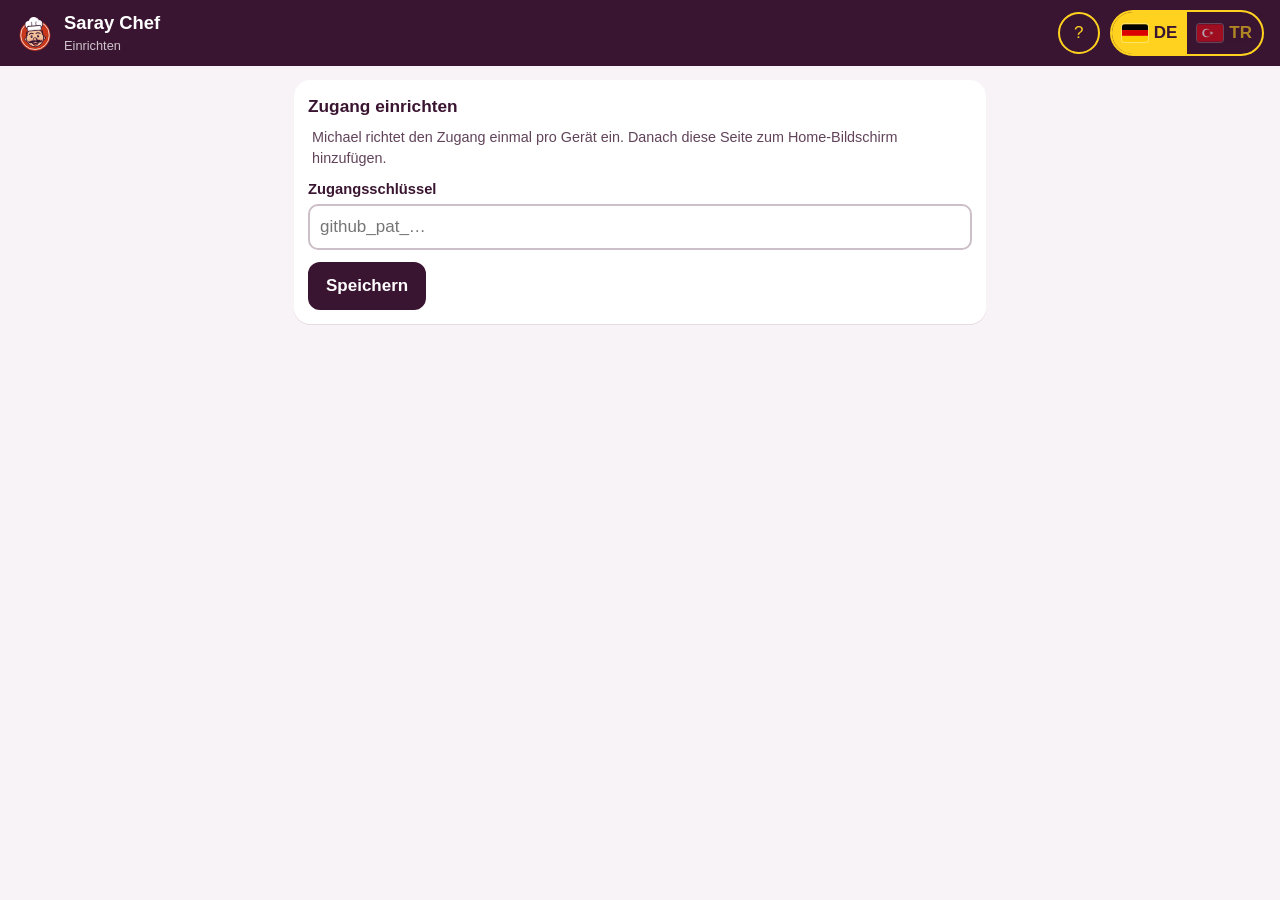
==== commit 7693111f: "Chef-App: Einführung (jederzeit startbar), WhatsApp-Antworten DE/TR; Website: „Menü“ oben, Sprach-Ch" ====
--- a/docs/chef/index.html
+++ b/docs/chef/index.html
@@ -21,7 +21,23 @@
 header{position:sticky;top:0;z-index:20;background:var(--tinte);color:#fff;padding:calc(10px + env(safe-area-inset-top)) 16px 10px;
   display:flex;align-items:center;gap:10px}
 header img{width:38px;height:38px}
+header>div{min-width:0}header h1{white-space:nowrap}header small{display:block;white-space:nowrap;overflow:hidden;text-overflow:ellipsis}
+@media (max-width:400px){.sprache-wahl button{padding:0 7px;gap:4px}.hilfe-knopf{width:38px;height:38px}}
 header h1{margin:0;font-size:1.15rem}
+.hilfe-knopf{flex:none;width:42px;height:42px;border-radius:50%;border:2px solid var(--gelb);background:none;color:var(--gelb);font:700 1.2rem/1 inherit;cursor:pointer}
+.tour{position:fixed;inset:0;z-index:80}
+.tour-loch{position:fixed;border-radius:14px;box-shadow:0 0 0 4px var(--gelb),0 0 0 9999px rgba(30,10,25,.62);pointer-events:none;transition:all .25s}
+.tour-loch.ohne{box-shadow:0 0 0 9999px rgba(30,10,25,.62);width:0;height:0;left:50%;top:50%}
+.tour-karte{position:fixed;left:12px;right:12px;max-width:520px;margin:0 auto;background:#fff;color:var(--tinte);border-radius:18px;padding:16px;box-shadow:0 14px 40px rgba(0,0,0,.35)}
+.tour-karte h3{margin:0 0 6px;font-size:1.15rem}.tour-karte p{margin:0 0 12px;line-height:1.4}
+.tour-karte .tour-zahl{font-size:.8rem;font-weight:700;opacity:.6;margin-bottom:4px}
+.tour-karte .reihe{display:flex;gap:8px;align-items:center}.tour-karte .reihe .knopf.voll{margin-left:auto}
+@media (prefers-reduced-motion:reduce){.tour-loch{transition:none}}
+.antw{border-bottom:1px solid var(--linie);padding:10px 0}.antw:last-child{border-bottom:0}
+.antw-kopf{display:flex;align-items:center;gap:8px;justify-content:space-between}.antw-kopf code{background:var(--blass);padding:2px 6px;border-radius:6px;font-weight:700}
+.antw-text{white-space:pre-wrap;margin:6px 0 0;padding:8px 10px;background:#faf6f8;border-radius:10px;font-size:.95rem}
+@media print{body.antw-druck header,body.antw-druck nav.tabs,body.antw-druck .speichern,body.antw-druck .status,body.antw-druck #app>*:not(#antw-karte),body.antw-druck #antw-karte button,body.antw-druck #antw-karte .wahl{display:none!important}
+  body.antw-druck .antw{break-inside:avoid}}
 .sprache-wahl{display:flex;border:2px solid var(--gelb);border-radius:999px;overflow:hidden;flex:none}
 .sprache-wahl button{display:flex;align-items:center;gap:6px;min-height:42px;padding:0 10px;border:0;background:none;color:var(--gelb);font-weight:700;cursor:pointer;opacity:.6}
 .sprache-wahl button svg{width:26px;height:18px;border-radius:3px;box-shadow:0 0 0 1px rgba(255,255,255,.35);flex:none}
@@ -138,7 +154,7 @@
 </style>
 </head>
 <body>
-<header><img src="../img/saray-koch-kopf.svg" alt=""><div style="flex:1"><h1>Saray Chef</h1><small id="stand">Lädt …</small></div><div class="sprache-wahl" id="sprache" role="group" aria-label="Sprache / Dil" data-kein-ue><button type="button" data-ue-sp="de" title="Deutsch"><svg viewBox="0 0 30 20" aria-hidden="true"><rect width="30" height="7" fill="#000"/><rect y="6.67" width="30" height="6.67" fill="#DD0000"/><rect y="13.33" width="30" height="6.67" fill="#FFCE00"/></svg><span>DE</span></button><button type="button" data-ue-sp="tr" title="Türkçe"><svg viewBox="0 0 30 20" aria-hidden="true"><rect width="30" height="20" fill="#E30A17"/><circle cx="11" cy="10" r="5" fill="#fff"/><circle cx="12.25" cy="10" r="4" fill="#E30A17"/><polygon fill="#fff" points="14.20,10.00 15.83,9.44 15.86,7.72 16.89,9.10 18.54,8.59 17.55,10.00 18.54,11.41 16.89,10.90 15.86,12.28 15.83,10.56"/></svg><span>TR</span></button></div></header>
+<header><img src="../img/saray-koch-kopf.svg" alt=""><div style="flex:1"><h1>Saray Chef</h1><small id="stand">Lädt …</small></div><button class="hilfe-knopf" id="hilfe" type="button" aria-label="Einführung starten" title="Einführung">?</button><div class="sprache-wahl" id="sprache" role="group" aria-label="Sprache / Dil" data-kein-ue><button type="button" data-ue-sp="de" title="Deutsch"><svg viewBox="0 0 30 20" aria-hidden="true"><rect width="30" height="7" fill="#000"/><rect y="6.67" width="30" height="6.67" fill="#DD0000"/><rect y="13.33" width="30" height="6.67" fill="#FFCE00"/></svg><span>DE</span></button><button type="button" data-ue-sp="tr" title="Türkçe"><svg viewBox="0 0 30 20" aria-hidden="true"><rect width="30" height="20" fill="#E30A17"/><circle cx="11" cy="10" r="5" fill="#fff"/><circle cx="12.25" cy="10" r="4" fill="#E30A17"/><polygon fill="#fff" points="14.20,10.00 15.83,9.44 15.86,7.72 16.89,9.10 18.54,8.59 17.55,10.00 18.54,11.41 16.89,10.90 15.86,12.28 15.83,10.56"/></svg><span>TR</span></button></div></header>
 <main id="app"></main>
 <div class="speichern" id="speichern" hidden><p id="speichern-text"></p>
   <button class="knopf klein" id="verwerfen">Verwerfen</button><button class="knopf voll" id="speichern-knopf">Speichern</button></div>
@@ -730,7 +746,39 @@
 "{n} Preise": "{n} fiyat",
 "Preis wurde seitdem wieder geändert": "Fiyat o zamandan beri yine değişti",
 "Fenster-Aushang A4 quer (großer QR, nach außen)": "Vitrin afişi A4 yatay (büyük QR, dışarıya dönük)",
-"Setzt Preise, Gerichte, Öffnungszeiten, Sperren, Zutaten, Aktionen und Hinweise auf den ursprünglichen Stand zurück. Die Checkliste „Vor dem Freischalten“, Gutscheine, Firmen-Codes und der Preis-Verlauf bleiben erhalten.": "Fiyatları, yemekleri, çalışma saatlerini, kapatmaları, malzemeleri, kampanyaları ve duyuruları ilk haline döndürür. „Yayına almadan önce“ kontrol listesi, hediye çekleri, firma kodları ve fiyat geçmişi korunur."
+"Setzt Preise, Gerichte, Öffnungszeiten, Sperren, Zutaten, Aktionen und Hinweise auf den ursprünglichen Stand zurück. Die Checkliste „Vor dem Freischalten“, Gutscheine, Firmen-Codes und der Preis-Verlauf bleiben erhalten.": "Fiyatları, yemekleri, çalışma saatlerini, kapatmaları, malzemeleri, kampanyaları ve duyuruları ilk haline döndürür. „Yayına almadan önce“ kontrol listesi, hediye çekleri, firma kodları ve fiyat geçmişi korunur.",
+"Willkommen in der Chef-App!": "Chef uygulamasına hoş geldiniz!",
+"In 2 Minuten zeigen wir die wichtigsten Knöpfe. Sie können die Einführung jederzeit wieder starten: oben mit „?“.": "2 dakikada en önemli düğmeleri gösteriyoruz. Tanıtımı istediğiniz zaman yukarıdaki „?“ ile yeniden başlatabilirsiniz.",
+"Krank, Wasserschaden, Stromausfall? Ein Tipp – auf der Website steht dann „heute geschlossen“. Ein zweiter Tipp nimmt es zurück.": "Hastalık, su baskını, elektrik kesintisi? Bir dokunuş – web sitesinde „bugün kapalı“ yazar. İkinci dokunuş geri alır.",
+"Viel los?": "Çok mu yoğun?",
+"Wartezeit +15, +30 oder +45 Minuten für heute – oder eine Bestell-Pause bis zu einer Uhrzeit.": "Bugün için bekleme süresi +15, +30 veya +45 dakika – ya da belirli bir saate kadar sipariş molası.",
+"Etwas ist aus": "Bir şey bitti",
+"Kein Hähnchen mehr? Bei dem Gericht „Heute aus“ tippen. Morgen ist es von selbst wieder da.": "Tavuk mu bitti? O yemekte „Bugün yok“ düğmesine dokunun. Yarın kendiliğinden geri gelir.",
+"Gerichte, Preise und Fotos ändern, Sonderaktionen und Mittagstisch anlegen.": "Yemekleri, fiyatları ve fotoğrafları değiştirin, kampanya ve öğle menüsü oluşturun.",
+"Alle Preise auf einmal erhöhen, frühere Preise zurückholen, Gutscheine drucken.": "Tüm fiyatları bir kerede artırın, eski fiyatları geri alın, hediye çeki yazdırın.",
+"Öffnungszeiten, Feiertage und Urlaub. Oben steht, was in den nächsten 4 Wochen kommt.": "Çalışma saatleri, bayramlar ve tatil. Üstte önümüzdeki 4 haftada neler olduğu yazar.",
+"Ganz wichtig: Speichern": "Çok önemli: Kaydet",
+"Jede Änderung erscheint erst hier unten. Erst mit „Speichern“ kommt sie auf die Website – nach 2–3 Minuten ist sie online.": "Her değişiklik önce burada altta görünür. Ancak „Kaydet“ ile web sitesine geçer – 2–3 dakika sonra yayında.",
+"Drucken, Zahlen, WhatsApp-Antworten, Checkliste – und oben ein Suchfeld: einfach „Urlaub“ oder „Gutschein“ eintippen.": "Yazdırma, rakamlar, WhatsApp cevapları, kontrol listesi – üstte de arama alanı: „tatil“ veya „hediye“ yazmanız yeterli.",
+"Deutsch oder Türkisch": "Almanca veya Türkçe",
+"Hier die Sprache der App umschalten. Die Website und die Gerichtsnamen bleiben davon unberührt.": "Uygulamanın dilini buradan değiştirin. Web sitesi ve yemek isimleri değişmez.",
+"Fertig!": "Tamam!",
+"Mehr braucht es für den Alltag nicht. Bei Fragen: Michael anrufen. Die Einführung finden Sie wieder oben unter „?“.": "Günlük iş için bu kadarı yeterli. Sorularınız için Michael'ı arayın. Tanıtımı yukarıda „?“ altında yine bulursunuz.",
+"Beenden": "Bitir",
+"‹ Zurück": "‹ Geri",
+"Weiter ›": "İleri ›",
+"Los geht’s": "Başlayalım",
+"Einführung": "Tanıtım",
+"Einführung starten": "Tanıtımı başlat",
+"Die wichtigsten Knöpfe in 2 Minuten – jederzeit wieder": "2 dakikada en önemli düğmeler – istediğiniz zaman tekrar",
+"WhatsApp-Antworten": "WhatsApp cevapları",
+"💬 WhatsApp-Antworten": "💬 WhatsApp cevapları",
+"Begrüßung, Abwesenheit, Kurzantworten zum Kopieren": "Karşılama, uzakta mesajı, hızlı cevaplar – kopyalamak için",
+"Fertige Texte für WhatsApp Business auf dem Laden-Handy. Einrichten unter WhatsApp Business → Einstellungen → Unternehmenstools: Begrüßungsnachricht, Abwesenheitsnachricht (Zeitplan: „Außerhalb der Geschäftszeiten“) und Schnellantworten. Bei Schnellantworten das Kürzel eintragen – im Chat dann „/“ tippen.": "Dükkan telefonundaki WhatsApp Business için hazır metinler. Kurulum: WhatsApp Business → Ayarlar → İşletme araçları: karşılama mesajı, uzakta mesajı (zamanlama: „Çalışma saatleri dışında“) ve hızlı cevaplar. Hızlı cevaplarda kısaltmayı girin – sohbette „/“ yazın.",
+"Schnellantworten": "Hızlı cevaplar",
+"✓ Kopiert": "✓ Kopyalandı",
+"Öffnungszeiten und Link kommen aus der Chef-App. Ändern sie sich (oder kommt die neue Domain), die Texte hier neu kopieren.": "Çalışma saatleri ve bağlantı Chef uygulamasından gelir. Değişirse (veya yeni alan adı gelirse) metinleri buradan yeniden kopyalayın.",
+"🖨 Als Blatt drucken": "🖨 Sayfa olarak yazdır"
 },UE_SP='';try{UE_SP=localStorage.getItem('saray-chef-sprache')||'';}catch(e){}
 if(UE_SP!=='tr'&&UE_SP!=='de')UE_SP=/^tr/i.test(navigator.language||'')?'tr':'de';
 var UE_FR=Object.keys(UE).filter(function(k){return /^[\s)“,.·(]|[\s„(,]$/.test(k)&&k.trim().length>=2;}).sort(function(a,b){return b.length-a.length;});
@@ -845,7 +893,7 @@
     return r.json().then(function(d){SHA=d.sha;return JSON.parse(b64dec(d.content)||'{}');});
   }).then(function(d){ANP=d&&typeof d==='object'?d:{};ALT=JSON.stringify(aufraeumen(kopie(ANP)));
     document.getElementById('status').hidden=true;document.getElementById('tabs').hidden=false;
-    document.getElementById('stand').textContent='Änderungen: '+(Object.keys(ANP).length?'vorhanden':'keine (Standard)');zeichnen();});
+    document.getElementById('stand').textContent='Änderungen: '+(Object.keys(ANP).length?'vorhanden':'keine (Standard)');zeichnen();tourAutomatisch();});
 }
 /* Preis-Verlauf: beim Speichern jede Preisänderung mit Datum festhalten (höchstens 300 Einträge, 2 Jahre) */
 function preisMap(a){var m={},ae=a.gerichte||{},weg=a.geloescht||[];
@@ -909,6 +957,8 @@
     ['laden','📺','Bildschirm, Schaufenster, Küche','Links für die Geräte im Laden, Testbestellung',ladenSeitenKarte]]],
   ['Zahlen',[['zahlen','📊','Zahlen','Besucher und Bestellungen',zahlenKarte]]],
   ['Einrichtung',[
+    ['einfuehrung','🎓','Einführung','Die wichtigsten Knöpfe in 2 Minuten – jederzeit wieder',null,true],
+    ['antworten','💬','WhatsApp-Antworten','Begrüßung, Abwesenheit, Kurzantworten zum Kopieren',antwortenKarte],
     ['checkliste','✅','Checkliste','Vor dem Freischalten',checklisteKarte],
     ['website','🌐','Website ansehen','So sehen Gäste die Seite',seiteAnsehenKarte]]],
   ['Notfall',[
@@ -935,7 +985,7 @@
   ['Wintersaison Altenberg','winter saison ski altenberg kış sezon','zeiten','','a-winter'],
   ['Vorbestellungen je Viertelstunde','viertelstunde slot slots ausgebucht voll vorbestellung grenze dolu ön sipariş','zeiten','','a-slots']];
 MEHR.forEach(function(g){g[1].forEach(function(x){ZIELE.push([x[2],x[2].toLowerCase()+' '+x[3].toLowerCase()+' '+({drucken:'flyer plakat aushang aufsteller status pdf yazdır afiş',google:'google maps profil harita',laden:'tv fernseher bildschirm schaufenster küche bon test ekran mutfak vitrin',
-  zahlen:'zahlen statistik besucher umsatz istatistik ziyaretçi',checkliste:'checkliste fragen offen freischalten liste kontrol',website:'website seite ansehen web site',rueckgaengig:'rückgängig zurück fehler geri al',gefahr:'standard zurücksetzen abmelden token sıfırla çıkış'}[x[0]]||''),'mehr',x[0],'']);});});
+  zahlen:'zahlen statistik besucher umsatz istatistik ziyaretçi',checkliste:'checkliste fragen offen freischalten liste kontrol',einfuehrung:'einführung tutorial hilfe anleitung erklärung tur yardım eğitim',antworten:'whatsapp business antwort begrüßung abwesenheit kurzantwort schnellantwort mesaj cevap karşılama',website:'website seite ansehen web site',rueckgaengig:'rückgängig zurück fehler geri al',gefahr:'standard zurücksetzen abmelden token sıfırla çıkış'}[x[0]]||''),'mehr',x[0],'']);});});
 function sucheMehr(){
   var q=el('input',{type:'search',id:'mehr-suche',placeholder:'Suchen: Urlaub, Preis, Gutschein …','aria-label':'Was möchten Sie tun?',autocomplete:'off'}),erg=el('div',{class:'such-treffer'});
   function zeigen(){erg.textContent='';var w=q.value.trim().toLowerCase().split(/\s+/).filter(Boolean);if(!w.length)return;
@@ -948,14 +998,105 @@
 }
 function mehrTab(){
   var e=null;MEHR.forEach(function(g){g[1].forEach(function(x){if(x[0]===SEITE)e=x;});});
+  if(e&&e[5]){SEITE='';e=null;setTimeout(tourStarten,0);}
   if(e){app.appendChild(el('div',{class:'zurueck-zeile'},[el('button',{class:'knopf klein',id:'zurueck',text:'‹ Mehr',onclick:function(){SEITE='';zeichnen();window.scrollTo(0,0);}})]));e[4]();return;}
   app.appendChild(el('h2',{text:'Mehr'}));
   sucheMehr();
   MEHR.forEach(function(g){app.appendChild(el('p',{class:'abschnitt',text:g[0]}));var k=el('div',{class:'karte menue'});
     g[1].forEach(function(x){var info=x[3];if(x[0]==='checkliste'){var o=clOffen();info=o?o+' Fragen offen':'alles erledigt ✓';}
-      k.appendChild(el('button',{class:'menue-punkt','data-seite':x[0],onclick:function(){SEITE=x[0];zeichnen();window.scrollTo(0,0);}},
+      k.appendChild(el('button',{class:'menue-punkt','data-seite':x[0],onclick:function(){if(x[5]){tourStarten();return;}SEITE=x[0];zeichnen();window.scrollTo(0,0);}},
         [el('span',{class:'mp-symbol',text:x[1]}),el('span',{class:'mp-text'},[el('b',{text:x[2]}),el('small',{text:info})]),el('span',{class:'mp-pfeil',text:'›'})]));});
     app.appendChild(k);});
+}
+/* ---------- Einführung (Tutorial): beim ersten Öffnen, danach über „?“ oben oder Mehr → Einführung ---------- */
+var TOUR=[
+  {t:'heute',h:'Willkommen in der Chef-App!',x:'In 2 Minuten zeigen wir die wichtigsten Knöpfe. Sie können die Einführung jederzeit wieder starten: oben mit „?“.'},
+  {t:'heute',z:'#a-zu + *',h:'Laden heute spontan zu',x:'Krank, Wasserschaden, Stromausfall? Ein Tipp – auf der Website steht dann „heute geschlossen“. Ein zweiter Tipp nimmt es zurück.'},
+  {t:'heute',z:'#a-warte + *',h:'Viel los?',x:'Wartezeit +15, +30 oder +45 Minuten für heute – oder eine Bestell-Pause bis zu einer Uhrzeit.'},
+  {t:'heute',z:'.sperr-karte',h:'Etwas ist aus',x:'Kein Hähnchen mehr? Bei dem Gericht „Heute aus“ tippen. Morgen ist es von selbst wieder da.'},
+  {t:'heute',z:'nav.tabs [data-tab="karte"]',h:'Karte',x:'Gerichte, Preise und Fotos ändern, Sonderaktionen und Mittagstisch anlegen.'},
+  {t:'heute',z:'nav.tabs [data-tab="preise"]',h:'Preise',x:'Alle Preise auf einmal erhöhen, frühere Preise zurückholen, Gutscheine drucken.'},
+  {t:'heute',z:'nav.tabs [data-tab="zeiten"]',h:'Zeiten',x:'Öffnungszeiten, Feiertage und Urlaub. Oben steht, was in den nächsten 4 Wochen kommt.'},
+  {t:'heute',z:'#speichern',zeige:'speichern',h:'Ganz wichtig: Speichern',x:'Jede Änderung erscheint erst hier unten. Erst mit „Speichern“ kommt sie auf die Website – nach 2–3 Minuten ist sie online.'},
+  {t:'heute',z:'nav.tabs [data-tab="mehr"]',h:'Mehr',x:'Drucken, Zahlen, WhatsApp-Antworten, Checkliste – und oben ein Suchfeld: einfach „Urlaub“ oder „Gutschein“ eintippen.'},
+  {t:'heute',z:'#sprache',h:'Deutsch oder Türkisch',x:'Hier die Sprache der App umschalten. Die Website und die Gerichtsnamen bleiben davon unberührt.'},
+  {t:'heute',h:'Fertig!',x:'Mehr braucht es für den Alltag nicht. Bei Fragen: Michael anrufen. Die Einführung finden Sie wieder oben unter „?“.'}];
+var TOUR_K='saray-chef-tour';
+function tourStarten(){var i=0,box=el('div',{class:'tour',id:'tour',role:'dialog','aria-modal':'true','aria-label':'Einführung'}),loch=el('div',{class:'tour-loch'}),karte=el('div',{class:'tour-karte'});
+  box.appendChild(loch);box.appendChild(karte);document.body.appendChild(box);
+  function ende(){try{localStorage.setItem(TOUR_K,'1');}catch(e){}box.remove();window.removeEventListener('resize',lage);leiste();zuTab('heute');}
+  function lage(){var s=TOUR[i],z=s.z&&document.querySelector(s.z);
+    if(!z||z.hidden||!z.getClientRects().length){loch.className='tour-loch ohne';loch.removeAttribute('style');karte.style.top='';karte.style.bottom='';karte.style.top='30%';return;}
+    var r=z.getBoundingClientRect(),p=6;loch.className='tour-loch';
+    loch.style.left=(r.left-p)+'px';loch.style.top=(r.top-p)+'px';loch.style.width=(r.width+2*p)+'px';loch.style.height=(r.height+2*p)+'px';
+    if(r.top+r.height/2>window.innerHeight/2){karte.style.bottom='';karte.style.top=Math.max(12,r.top-p-12-karte.offsetHeight)+'px';}
+    else{karte.style.bottom='';karte.style.top=Math.min(window.innerHeight-karte.offsetHeight-12,r.bottom+p+12)+'px';}}
+  function zeigen(){var s=TOUR[i];if(TAB!==s.t)zuTab(s.t);leiste();
+    if(s.zeige==='speichern'){document.getElementById('speichern').hidden=false;if(!geaendert())document.getElementById('speichern-text').textContent='1 Änderung – noch nicht gespeichert';}
+    karte.textContent='';
+    karte.appendChild(el('div',{class:'tour-zahl',text:(i+1)+' / '+TOUR.length}));
+    karte.appendChild(el('h3',{text:s.h}));karte.appendChild(el('p',{text:s.x}));
+    var r=el('div',{class:'reihe'});
+    if(i<TOUR.length-1)r.appendChild(el('button',{class:'knopf klein',id:'tour-ende',text:'Beenden',onclick:ende}));
+    if(i>0)r.appendChild(el('button',{class:'knopf klein',id:'tour-zurueck',text:'‹ Zurück',onclick:function(){i--;zeigen();}}));
+    r.appendChild(el('button',{class:'knopf voll',id:'tour-weiter',text:i<TOUR.length-1?'Weiter ›':'Los geht’s',onclick:function(){if(i<TOUR.length-1){i++;zeigen();}else ende();}}));
+    karte.appendChild(r);
+    var z=s.z&&document.querySelector(s.z);if(z&&z.scrollIntoView&&!z.closest('nav.tabs,header,.speichern'))z.scrollIntoView({block:'center'});
+    setTimeout(lage,30);var w=document.getElementById('tour-weiter');if(w)w.focus();}
+  window.addEventListener('resize',lage);zeigen();}
+function tourAutomatisch(){var g='';try{g=localStorage.getItem(TOUR_K)||'';}catch(e){}if(!g)setTimeout(tourStarten,300);}
+
+/* ---------- WhatsApp-Business-Antworten (Deutsch/Türkisch) zum Kopieren ---------- */
+var ANTW_LADEN='',ANTW_SP='de';
+var ANTW={
+  de:{tage:['So','Mo','Di','Mi','Do','Fr','Sa'],zu:'geschlossen',
+    gruss:['Begrüßungsnachricht','Hallo und willkommen bei Saray Döner {ort}! 🥙 Am schnellsten bestellen Sie über unsere Seite: {url} – dort Essen wählen und die Bestellung hier per WhatsApp schicken. Wir bestätigen sie kurz.'],
+    weg:['Abwesenheitsnachricht','Danke für Ihre Nachricht! Gerade haben wir geschlossen. Unsere Öffnungszeiten: {zeiten}. Vorbestellen geht jederzeit über {url} – wir bestätigen, sobald wir wieder da sind. Ihr Saray Döner {ort}'],
+    kurz:[['danke','Bestellung angenommen','Danke, Ihre Bestellung ist angenommen! Wir sagen Bescheid, wenn sie fertig ist. Bitte bar bezahlen.'],
+      ['fertig','Bestellung fertig','Ihre Bestellung ist fertig und liegt für Sie bereit. Bis gleich!'],
+      ['aus','Ausverkauft','Das ist heute leider aus. Möchten Sie etwas anderes dafür? Zum Beispiel: '],
+      ['warten','Viel los','Gerade ist viel los – Ihre Bestellung ist in ca. 30 Minuten fertig. Passt das für Sie?'],
+      ['zu','Heute geschlossen','Heute haben wir leider geschlossen. Morgen sind wir gern wieder für Sie da! Vorbestellen: {url}'],
+      ['adresse','Adresse','Saray Döner {ort}: {adresse}. Route: {maps}'],
+      ['zeiten','Öffnungszeiten','Unsere Öffnungszeiten in {ort}: {zeiten}'],
+      ['karte','Speisekarte','Unsere Speisekarte mit allen Preisen: {url}'],
+      ['gruppe','Große Bestellung','Sehr gern! Für größere Bestellungen bitte etwas Vorlauf – schicken Sie uns Uhrzeit und Anzahl, wir melden uns.']]},
+  tr:{tage:['Paz','Pzt','Sal','Çar','Per','Cum','Cmt'],zu:'kapalı',
+    gruss:['Karşılama mesajı','Merhaba, Saray Döner {ort} şubemize hoş geldiniz! 🥙 En hızlı sipariş sayfamızdan: {url} – yemeğinizi seçin ve siparişi buradan WhatsApp ile gönderin. Kısa sürede onaylıyoruz.'],
+    weg:['Uzakta mesajı','Mesajınız için teşekkürler! Şu anda kapalıyız. Çalışma saatlerimiz: {zeiten}. {url} üzerinden her zaman ön sipariş verebilirsiniz – açılır açılmaz onaylıyoruz. Saray Döner {ort}'],
+    kurz:[['danke','Sipariş alındı','Teşekkürler, siparişiniz alındı! Hazır olunca haber veriyoruz. Lütfen nakit ödeyin.'],
+      ['fertig','Sipariş hazır','Siparişiniz hazır, sizi bekliyor. Görüşmek üzere!'],
+      ['aus','Tükendi','Bu ürün bugün maalesef tükendi. Yerine başka bir şey ister misiniz? Örneğin: '],
+      ['warten','Çok yoğun','Şu an çok yoğunuz – siparişiniz yaklaşık 30 dakika içinde hazır olur. Sizin için uygun mu?'],
+      ['zu','Bugün kapalı','Bugün maalesef kapalıyız. Yarın yine hizmetinizdeyiz! Ön sipariş: {url}'],
+      ['adresse','Adres','Saray Döner {ort}: {adresse}. Yol tarifi: {maps}'],
+      ['zeiten','Çalışma saatleri','{ort} şubemizin çalışma saatleri: {zeiten}'],
+      ['karte','Menü','Tüm fiyatlarıyla menümüz: {url}'],
+      ['gruppe','Büyük sipariş','Memnuniyetle! Büyük siparişler için lütfen biraz önceden haber verin – saati ve kişi sayısını yazın, size dönüş yapalım.']]}};
+function antwZeiten(l,sp){var z=Object.assign({},l.zeiten,((ANP.zeiten||{})[l.id])||{}),T=ANTW[sp].tage,teile=[],W=[1,2,3,4,5,6,0],start=0;
+  function wert(t){var v=z[String(t)];return v?v[0]+'–'+v[1]:ANTW[sp].zu;}
+  for(var i=1;i<=W.length;i++){if(i<W.length&&wert(W[i])===wert(W[start]))continue;
+    teile.push((i-1>start?T[W[start]]+'–'+T[W[i-1]]:T[W[start]])+' '+wert(W[start]));start=i;}
+  return teile.join(', ');}
+function kopieren(t,knopf){function ok(){var alt=knopf.textContent;knopf.textContent='✓ Kopiert';setTimeout(function(){knopf.textContent=alt;},1500);}
+  if(navigator.clipboard&&navigator.clipboard.writeText)navigator.clipboard.writeText(t).then(ok,function(){window.prompt('Kopieren:',t);});else{window.prompt('Kopieren:',t);}}
+function antwortenKarte(){
+  if(!ANTW_LADEN)ANTW_LADEN=STD.laeden[0].id;var l=STD.laeden.filter(function(x){return x.id===ANTW_LADEN;})[0]||STD.laeden[0],A=ANTW[ANTW_SP];
+  var url=STD.seite+'#speisekarte',adr=l.strasse+', '+l.plz+' '+l.ort,w={ort:l.name,url:url,zeiten:antwZeiten(l,ANTW_SP),adresse:adr,maps:'https://maps.google.com/?q='+encodeURIComponent('Saray Döner, '+adr)};
+  function f(t){return t.replace(/\{(\w+)\}/g,function(_,k){return w[k]!=null?w[k]:'';});}
+  var k=el('div',{class:'karte',id:'antw-karte'},[el('h3',{text:'💬 WhatsApp-Antworten'}),
+    el('p',{class:'hinweis',text:'Fertige Texte für WhatsApp Business auf dem Laden-Handy. Einrichten unter WhatsApp Business → Einstellungen → Unternehmenstools: Begrüßungsnachricht, Abwesenheitsnachricht (Zeitplan: „Außerhalb der Geschäftszeiten“) und Schnellantworten. Bei Schnellantworten das Kürzel eintragen – im Chat dann „/“ tippen.'})]);
+  k.appendChild(el('div',{class:'wahl'},STD.laeden.map(function(x){return el('button',{'aria-pressed':String(x.id===l.id),'data-antw-laden':x.id,text:x.name,onclick:function(){ANTW_LADEN=x.id;zeichnen();}});})));
+  k.appendChild(el('div',{class:'wahl'},[['de','Deutsch'],['tr','Türkçe']].map(function(x){return el('button',{'aria-pressed':String(x[0]===ANTW_SP),'data-antw-sp':x[0],'data-kein-ue':'',text:x[1],onclick:function(){ANTW_SP=x[0];zeichnen();}});})));
+  function eintrag(kurz,titel,text){var t=f(text),kn=el('button',{class:'knopf klein',text:'Kopieren',onclick:function(){kopieren(t,kn);}});
+    k.appendChild(el('div',{class:'antw'},[el('div',{class:'antw-kopf'},[el('b',{'data-kein-ue':'',text:titel}),kurz?el('code',{'data-kein-ue':'',text:'/'+kurz}):null,kn]),el('p',{class:'antw-text','data-kein-ue':'',text:t})]));}
+  eintrag('',A.gruss[0],A.gruss[1]);eintrag('',A.weg[0],A.weg[1]);
+  k.appendChild(el('p',{class:'abschnitt',text:'Schnellantworten'}));
+  A.kurz.forEach(function(x){eintrag(x[0],x[1],x[2]);});
+  k.appendChild(el('p',{class:'hinweis',text:'Öffnungszeiten und Link kommen aus der Chef-App. Ändern sie sich (oder kommt die neue Domain), die Texte hier neu kopieren.'}));
+  k.appendChild(el('div',{class:'reihe'},[el('button',{class:'knopf',text:'🖨 Als Blatt drucken',onclick:function(){document.body.classList.add('antw-druck');
+    function weg(){document.body.classList.remove('antw-druck');window.removeEventListener('afterprint',weg);}window.addEventListener('afterprint',weg);window.print();}})]));
+  app.appendChild(k);
 }
 function preiseTab(){
   sprung([['Anpassen','a-anpassen'],['Verlauf','a-verlauf'],['Stände','a-staende'],['Gutscheine','a-gutscheine']].concat(STD.firmen_codes?[['Firmen-Codes','a-codes']]:[]));
@@ -1029,7 +1170,7 @@
   var t=heute();
   STD.sperren.forEach(function(g){
     var regeln=(ANP.verfuegbarkeit||[]).map(function(r,i){return {r:r,i:i};}).filter(function(x){return x.r.was===g.id&&(!x.r.datum||x.r.datum>=t);});
-    var k=el('div',{class:'karte'},[el('h3',{text:g.name}),
+    var k=el('div',{class:'karte sperr-karte'},[el('h3',{text:g.name}),
       regeln.length?el('div',{class:'reihe'},regeln.map(function(x){return el('span',{class:'chip aus'},[regelText(x.r),
         el('button',{'aria-label':'Regel entfernen',text:'✕',onclick:function(){ANP.verfuegbarkeit.splice(x.i,1);zeichnen();}})]);})):el('p',{class:'hinweis',text:'Verfügbar'}),
       el('div',{class:'reihe',style:'margin-top:10px'},[
@@ -1730,7 +1871,7 @@
 }
 
 /* Checkliste vor dem Freischalten – gespeichert in anpassungen.json („checkliste“), für die Seite ohne Wirkung */
-var CHECKLISTE=[["Freischalten", [["domain", "Domain saraydöner.de", "Wer hat Zugang zu Domain und DNS? Wo liegt die alte Seite?", 1], ["wa-freital", "WhatsApp Freital", "Vorerst gehen Bestellungen an Khans privates Handy (01573 3729521). Später durch das Laden-Handy ersetzen – welche Nummer?", 1], ["wa-altenberg", "WhatsApp Altenberg", "Welche Nummer nimmt Bestellungen an?", 1], ["wa-wer", "Wer bestätigt die Bestellungen?", "Wer schaut während der Öffnungszeiten aufs Handy und antwortet?", 1], ["impressum", "Impressum Altenberg (Ahmet)", "Anschrift (Bahnhof 3 oder Dresdner Str. 23?), Firmenform, USt-IdNr. (falls vorhanden), E-Mail. Mehr als 10 Beschäftigte? Dann Hinweis zur Verbraucherschlichtung (§ 36 VSBG) nötig.", 1], ["impressum-freital", "Impressum Freital (Khan)", "Vollständiger Name, Anschrift, E-Mail, Firmenform, USt-IdNr. (falls vorhanden), Beschäftigtenzahl (§ 36 VSBG).", 1], ["betreiber", "Wer betreibt die Website?", "Beide gemeinsam (dann Vereinbarung als gemeinsam Verantwortliche, Art. 26 DSGVO) oder jeder für seinen Laden?", 1], ["eine-oder-zwei", "Eine Website oder zwei?", "Eine gemeinsame Seite für Freital und Altenberg (so wie jetzt) oder je Laden eine eigene Seite mit eigener Adresse, eigenem Impressum und eigener Chef-App?", 1], ["uebersetzungen", "Übersetzungen gegenlesen lassen", "Tschechisch, Türkisch, Russisch und Arabisch sind maschinennah übersetzt. Je eine Person mit der Muttersprache kurz drüberschauen lassen (Seite → Sprache wählen).", 0], ["allergene", "Allergene ergänzen und bestätigen", "Neu: h = Fisch (Nr. 71, 87, 97, 136, 154) und i = Ei in der Soße. Es fehlen noch Angaben für Extra-Portion, Fladenbrot und die Milchgetränke (Kaffee mit Milch, Kakao).", 1], ["goatcounter-av", "Besucherzählung: Auftragsverarbeitung", "Mit GoatCounter einen Vertrag zur Auftragsverarbeitung klären (oder Zählung abschalten).", 0], ["zeiten-altenberg", "Öffnungszeiten Altenberg samstags", "Ab 10 oder ab 11 Uhr? Google zeigt 11 Uhr.", 0], ["feiertage", "Feiertage", "Freital 11–22 Uhr, Altenberg? Reformationstag 31.10., Buß- und Bettag 18.11.", 0], ["preise", "Preise der Karte", "Gilt die Karte vom 01.02.2024 noch? In beiden Läden gleich?", 0], ["datenschutz", "Datenschutzerklärung vom Anwalt prüfen lassen", "Entwurf steht. Vor dem Freischalten von einem Anwalt prüfen lassen – mit Impressum und gemeinsamer Verantwortung beider Inhaber.", 1], ["logo", "Echtes Logo", "Original-Logo von Saray Döner als Datei (am besten SVG oder PDF, sonst großes PNG) – auch für Flyer und Aufsteller", 1], ["maskottchen", "Original-Maskottchen", "Den echten Saray-Koch als Datei; ersetzt die nachgezeichnete Figur auf Seite, App-Symbol und Druck", 1]]], ["Chef-App und Abläufe", [["einweisung", "Einweisung", "Heute aus, Zutaten, Wartezeit, besondere Tage, Aktionen, Hinweis, Drucken, Rückgängig", 0], ["gruppen-vorlauf", "Größere Bestellungen", "Ab wie vielen Portionen wie viel Vorlauf? Zum Beispiel „ab 10 Portionen am Vortag bestellen“. Kommt auf die Seite und den Gruppen-Flyer.", 0], ["vorbestellung", "Vorbestellung", "Bis 14 Tage im Voraus, frühestens 20 Minuten nach der Bestellung – passt das?", 0], ["beilage", "Pommes oder Reis aus = 0,50 € weniger", "So in Ordnung?", 0], ["zahlung", "Nur Barzahlung", "Kommt irgendwann Kartenzahlung dazu?", 0], ["aktion", "Erste Sonderaktion", "Zum Beispiel Mittagsangebot oder „Döner 5 €“", 0], ["druck", "Flyer und Aufsteller", "Probedruck ansehen, Anzahl, selbst drucken oder Druckerei?", 0], ["bildschirm", "Bildschirm im Laden", "Fernseher mit HDMI und Fire-TV-Stick (ca. 40 €), Adresse unter Mehr → Bildschirm im Laden als Startseite einstellen.", 0], ["kueche", "Küchenansicht", "Auf welchem Gerät im Laden öffnen wir die Bestellungen? Bondrucker gewünscht (ca. 40 €)?", 0], ["gutscheine", "Geschenkgutscheine", "Welche Werte? Restbetrag als neuer Gutschein? Gültig 3 Jahre bis Jahresende (gesetzlich).", 0], ["slots", "Vorbestellungen je Viertelstunde", "Wie viele Vorbestellungen schafft die Küche pro Viertelstunde? Eingestellt sind 5 je Laden (Zeiten → Vorbestellungen je Viertelstunde). Ist die Zahl erreicht, sperrt die Küchenansicht die Zeit online – dafür braucht das Küchen-Gerät den Chef-App-Zugang.", 0], ["ton", "„Abholbereit per Ton“", "Drückt die Küche „Fertig ✓“, hört der Gast einen Ton, wenn die Seite offen ist. Läuft über den Dienst ntfy.sh – mit in die Prüfung der Datenschutzerklärung nehmen. Später auch auf eigenem Server möglich.", 0], ["fahrplan", "Zugzeiten Altenberg", "Die Abfahrten gelten bis 12.12.2026. Danach trägt Michael den neuen Fahrplan ein.", 0]]], ["Google und Fotos", [["google", "Google-Unternehmensprofil", "Verwaltungszugriff, Link zur Seite, Zeiten angleichen, Barzahlung eintragen", 0], ["fotos", "Fotos der Gerichte", "Dürfen wir Fotos machen? Wann passt es?", 0]]], ["Ideen für später", [["stammkarte", "Stammkarte digital", "Nach 10 Bestellungen über die Seite ein Getränk gratis – ohne Konto, gezählt auf dem Handy des Gastes; die Küchenansicht zeigt „10. Bestellung – Getränk gratis“. Machen wir das?", 0], ["gericht-des-tages", "Gericht des Tages automatisch", "Jeden Tag ein anderes Gericht aus einer festen Liste oben auf der Seite, mit kleinem Rabatt – ohne tägliches Einstellen.", 0], ["ohne-besteck", "Ohne Besteck, ohne Tüte", "Zwei Häkchen im Bestellzettel; spart Material, die Küche sieht es auf dem Bon.", 0], ["vorlauf-auto", "Vorlauf bei großen Bestellungen automatisch", "Ab z. B. 10 Gerichten bietet der Bestellzettel nur Abholzeiten mit genug Vorlauf an (z. B. 1 Stunde).", 0], ["firmen-codes", "Firmen-Rabattcodes", "Vorerst abgeschaltet. Falls sie wiederkommen: als fester Firmenpreis pro Gericht (z. B. Döner 6 €, Dürüm 7 €) statt Prozent – für Barzahlung am einfachsten. Nur mit Kontrolle an der Theke (Bestellung auf Firmennamen oder Firmenausweis).", 0]]], ["Laufende Kosten", [["domain-kosten", "Domain", "Wer zahlt die Domain, auf wen läuft sie?", 0], ["github-pro", "GitHub Pro", "Rund 4 US-$ im Monat. Nötig, damit Seite und Chef-Daten in einem privaten Repository liegen können. Wer zahlt?", 0]]]];
+var CHECKLISTE=[["Freischalten", [["domain", "Domain saraydöner.de", "Wer hat Zugang zu Domain und DNS? Wo liegt die alte Seite?", 1], ["wa-freital", "WhatsApp Freital", "Vorerst gehen Bestellungen an Khans privates Handy (01573 3729521). Später durch das Laden-Handy ersetzen – welche Nummer?", 1], ["wa-altenberg", "WhatsApp Altenberg", "Welche Nummer nimmt Bestellungen an?", 1], ["wa-wer", "Wer bestätigt die Bestellungen?", "Wer schaut während der Öffnungszeiten aufs Handy und antwortet?", 1], ["impressum", "Impressum Altenberg (Ahmet)", "Anschrift (Bahnhof 3 oder Dresdner Str. 23?), Firmenform, USt-IdNr. (falls vorhanden), E-Mail. Mehr als 10 Beschäftigte? Dann Hinweis zur Verbraucherschlichtung (§ 36 VSBG) nötig.", 1], ["impressum-freital", "Impressum Freital (Khan)", "Vollständiger Name, Anschrift, E-Mail, Firmenform, USt-IdNr. (falls vorhanden), Beschäftigtenzahl (§ 36 VSBG).", 1], ["betreiber", "Wer betreibt die Website?", "Beide gemeinsam (dann Vereinbarung als gemeinsam Verantwortliche, Art. 26 DSGVO) oder jeder für seinen Laden?", 1], ["eine-oder-zwei", "Eine Website oder zwei?", "Eine gemeinsame Seite für Freital und Altenberg (so wie jetzt) oder je Laden eine eigene Seite mit eigener Adresse, eigenem Impressum und eigener Chef-App?", 1], ["uebersetzungen", "Übersetzungen gegenlesen lassen", "Tschechisch, Türkisch, Russisch und Arabisch sind maschinennah übersetzt. Je eine Person mit der Muttersprache kurz drüberschauen lassen (Seite → Sprache wählen).", 0], ["allergene", "Allergene ergänzen und bestätigen", "Neu: h = Fisch (Nr. 71, 87, 97, 136, 154) und i = Ei in der Soße. Es fehlen noch Angaben für Extra-Portion, Fladenbrot und die Milchgetränke (Kaffee mit Milch, Kakao).", 1], ["goatcounter-av", "Besucherzählung: Auftragsverarbeitung", "Mit GoatCounter einen Vertrag zur Auftragsverarbeitung klären (oder Zählung abschalten).", 0], ["zeiten-altenberg", "Öffnungszeiten Altenberg samstags", "Ab 10 oder ab 11 Uhr? Google zeigt 11 Uhr.", 0], ["feiertage", "Feiertage", "Freital 11–22 Uhr, Altenberg? Reformationstag 31.10., Buß- und Bettag 18.11.", 0], ["preise", "Preise der Karte", "Gilt die Karte vom 01.02.2024 noch? In beiden Läden gleich?", 0], ["datenschutz", "Datenschutzerklärung vom Anwalt prüfen lassen", "Entwurf steht. Vor dem Freischalten von einem Anwalt prüfen lassen – mit Impressum und gemeinsamer Verantwortung beider Inhaber.", 1], ["logo", "Echtes Logo", "Original-Logo von Saray Döner als Datei (am besten SVG oder PDF, sonst großes PNG) – auch für Flyer und Aufsteller", 1], ["maskottchen", "Original-Maskottchen", "Den echten Saray-Koch als Datei; ersetzt die nachgezeichnete Figur auf Seite, App-Symbol und Druck", 1]]], ["Chef-App und Abläufe", [["einweisung", "Einweisung", "Heute aus, Zutaten, Wartezeit, besondere Tage, Aktionen, Hinweis, Drucken, Rückgängig", 0], ["gruppen-vorlauf", "Größere Bestellungen", "Ab wie vielen Portionen wie viel Vorlauf? Zum Beispiel „ab 10 Portionen am Vortag bestellen“. Kommt auf die Seite und den Gruppen-Flyer.", 0], ["vorbestellung", "Vorbestellung", "Bis 14 Tage im Voraus, frühestens 20 Minuten nach der Bestellung – passt das?", 0], ["beilage", "Pommes oder Reis aus = 0,50 € weniger", "So in Ordnung?", 0], ["zahlung", "Nur Barzahlung", "Kommt irgendwann Kartenzahlung dazu?", 0], ["aktion", "Erste Sonderaktion", "Zum Beispiel Mittagsangebot oder „Döner 5 €“", 0], ["druck", "Flyer und Aufsteller", "Probedruck ansehen, Anzahl, selbst drucken oder Druckerei?", 0], ["bildschirm", "Bildschirm im Laden", "Fernseher mit HDMI und Fire-TV-Stick (ca. 40 €), Adresse unter Mehr → Bildschirm im Laden als Startseite einstellen.", 0], ["kueche", "Küchenansicht", "Auf welchem Gerät im Laden öffnen wir die Bestellungen? Bondrucker gewünscht (ca. 40 €)?", 0], ["gutscheine", "Geschenkgutscheine", "Welche Werte? Restbetrag als neuer Gutschein? Gültig 3 Jahre bis Jahresende (gesetzlich).", 0], ["whatsapp-business", "WhatsApp Business einrichten", "Begrüßung, Abwesenheitsnachricht und Schnellantworten auf dem Laden-Handy – fertige Texte (Deutsch und Türkisch) unter Mehr → WhatsApp-Antworten zum Kopieren.", 0], ["slots", "Vorbestellungen je Viertelstunde", "Wie viele Vorbestellungen schafft die Küche pro Viertelstunde? Eingestellt sind 5 je Laden (Zeiten → Vorbestellungen je Viertelstunde). Ist die Zahl erreicht, sperrt die Küchenansicht die Zeit online – dafür braucht das Küchen-Gerät den Chef-App-Zugang.", 0], ["ton", "„Abholbereit per Ton“", "Drückt die Küche „Fertig ✓“, hört der Gast einen Ton, wenn die Seite offen ist. Läuft über den Dienst ntfy.sh – mit in die Prüfung der Datenschutzerklärung nehmen. Später auch auf eigenem Server möglich.", 0], ["fahrplan", "Zugzeiten Altenberg", "Die Abfahrten gelten bis 12.12.2026. Danach trägt Michael den neuen Fahrplan ein.", 0]]], ["Google und Fotos", [["google", "Google-Unternehmensprofil", "Verwaltungszugriff, Link zur Seite, Zeiten angleichen, Barzahlung eintragen", 0], ["fotos", "Fotos der Gerichte", "Dürfen wir Fotos machen? Wann passt es?", 0]]], ["Ideen für später", [["stammkarte", "Stammkarte digital", "Nach 10 Bestellungen über die Seite ein Getränk gratis – ohne Konto, gezählt auf dem Handy des Gastes; die Küchenansicht zeigt „10. Bestellung – Getränk gratis“. Machen wir das?", 0], ["gericht-des-tages", "Gericht des Tages automatisch", "Jeden Tag ein anderes Gericht aus einer festen Liste oben auf der Seite, mit kleinem Rabatt – ohne tägliches Einstellen.", 0], ["ohne-besteck", "Ohne Besteck, ohne Tüte", "Zwei Häkchen im Bestellzettel; spart Material, die Küche sieht es auf dem Bon.", 0], ["vorlauf-auto", "Vorlauf bei großen Bestellungen automatisch", "Ab z. B. 10 Gerichten bietet der Bestellzettel nur Abholzeiten mit genug Vorlauf an (z. B. 1 Stunde).", 0], ["firmen-codes", "Firmen-Rabattcodes", "Vorerst abgeschaltet. Falls sie wiederkommen: als fester Firmenpreis pro Gericht (z. B. Döner 6 €, Dürüm 7 €) statt Prozent – für Barzahlung am einfachsten. Nur mit Kontrolle an der Theke (Bestellung auf Firmennamen oder Firmenausweis).", 0]]], ["Laufende Kosten", [["domain-kosten", "Domain", "Wer zahlt die Domain, auf wen läuft sie?", 0], ["github-pro", "GitHub Pro", "Rund 4 US-$ im Monat. Nötig, damit Seite und Chef-Daten in einem privaten Repository liegen können. Wer zahlt?", 0]]]];
 function checklisteKarte(){
   var cl=ANP.checkliste||{},alle=[];CHECKLISTE.forEach(function(g){alle=alle.concat(g[1]);});
   var offen=alle.filter(function(x){return !(cl[x[0]]&&cl[x[0]].ok);}).length;
@@ -1785,6 +1926,7 @@
 document.getElementById('tabs').addEventListener('click',function(ev){var b=ev.target.closest('[data-tab]');if(!b)return;
   if(b.dataset.tab==='mehr'&&TAB==='mehr')SEITE='';zuTab(b.dataset.tab);});
 document.getElementById('speichern-knopf').addEventListener('click',function(){speichern();});
+document.getElementById('hilfe').addEventListener('click',function(){if(STD&&!document.getElementById('tour'))tourStarten();});
 document.getElementById('verwerfen').addEventListener('click',function(){frage('Ungespeicherte Änderungen verwerfen?','Verwerfen').then(function(j){if(j){ANP=JSON.parse(ALT);zeichnen();}});});
 window.addEventListener('beforeunload',function(e){if(STD&&geaendert()){e.preventDefault();e.returnValue='';}});
 var m=/[#&]token=([^&]+)/.exec(location.hash);
